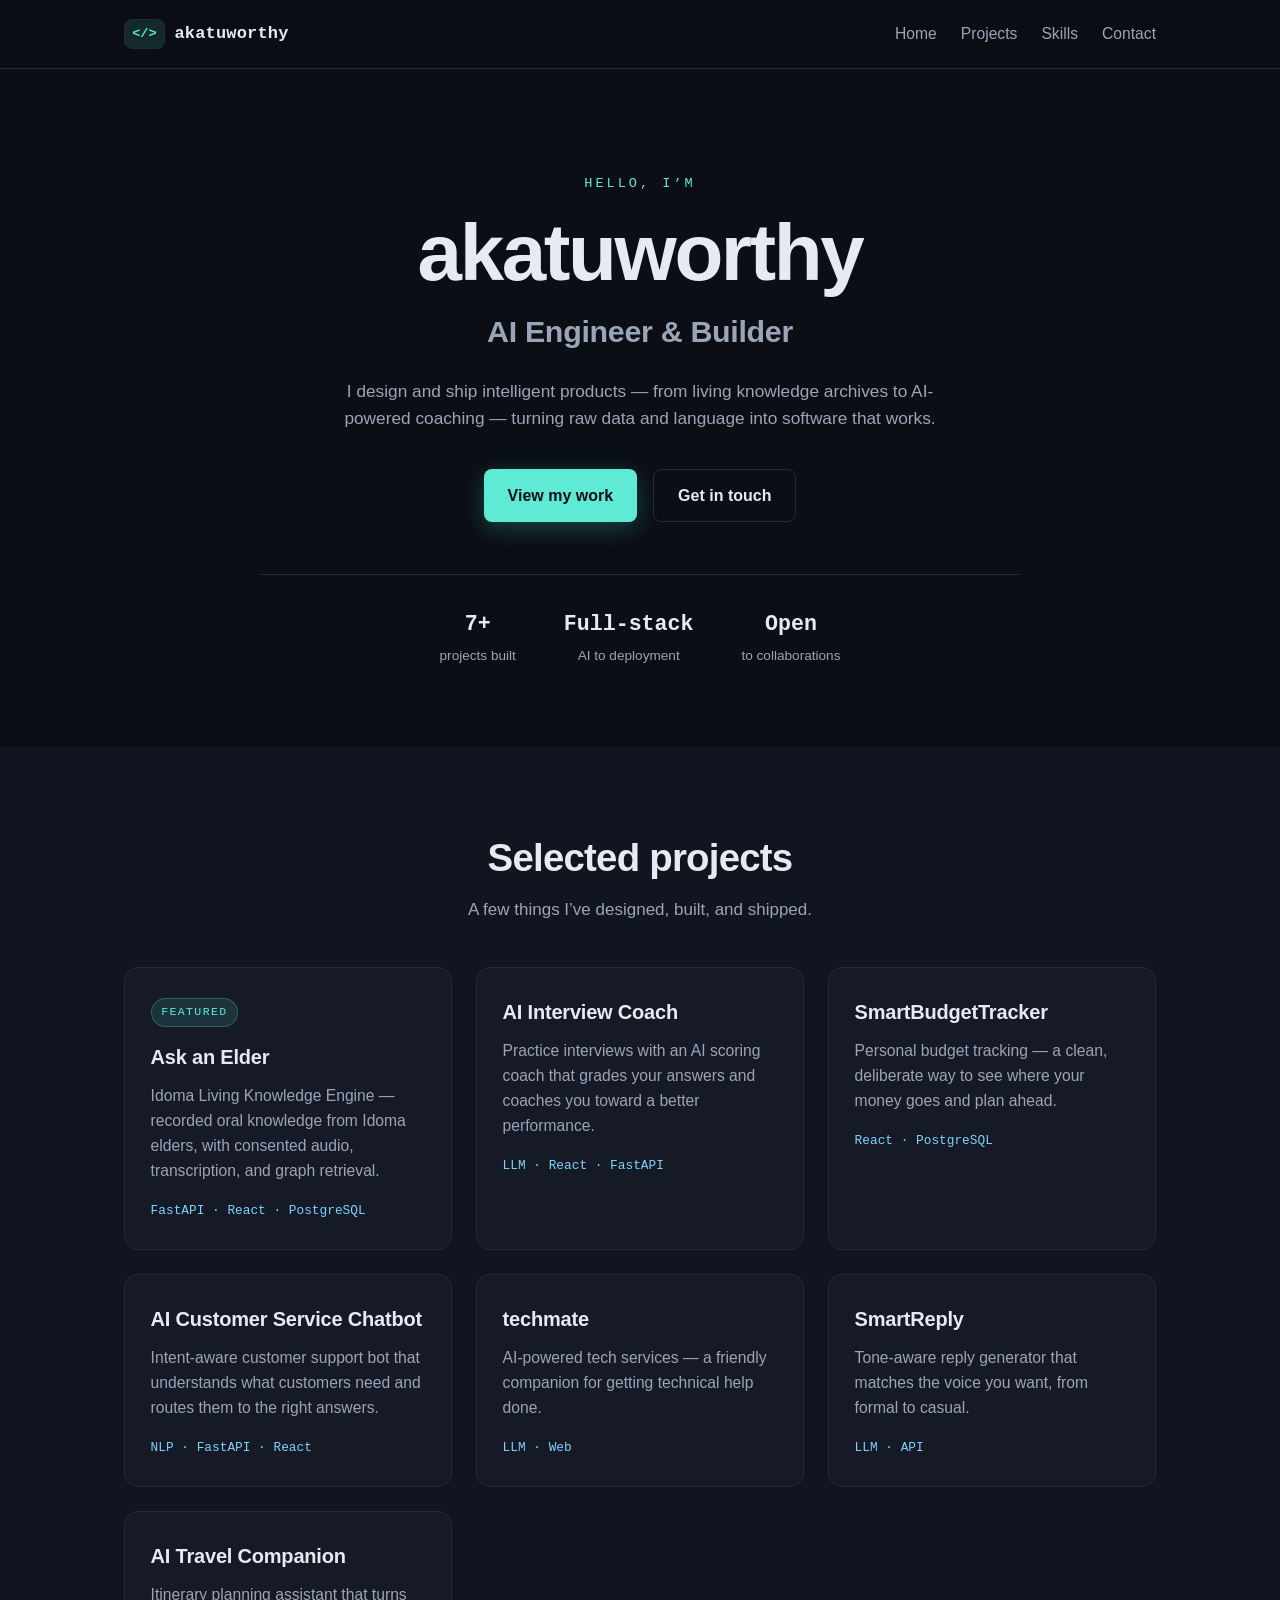
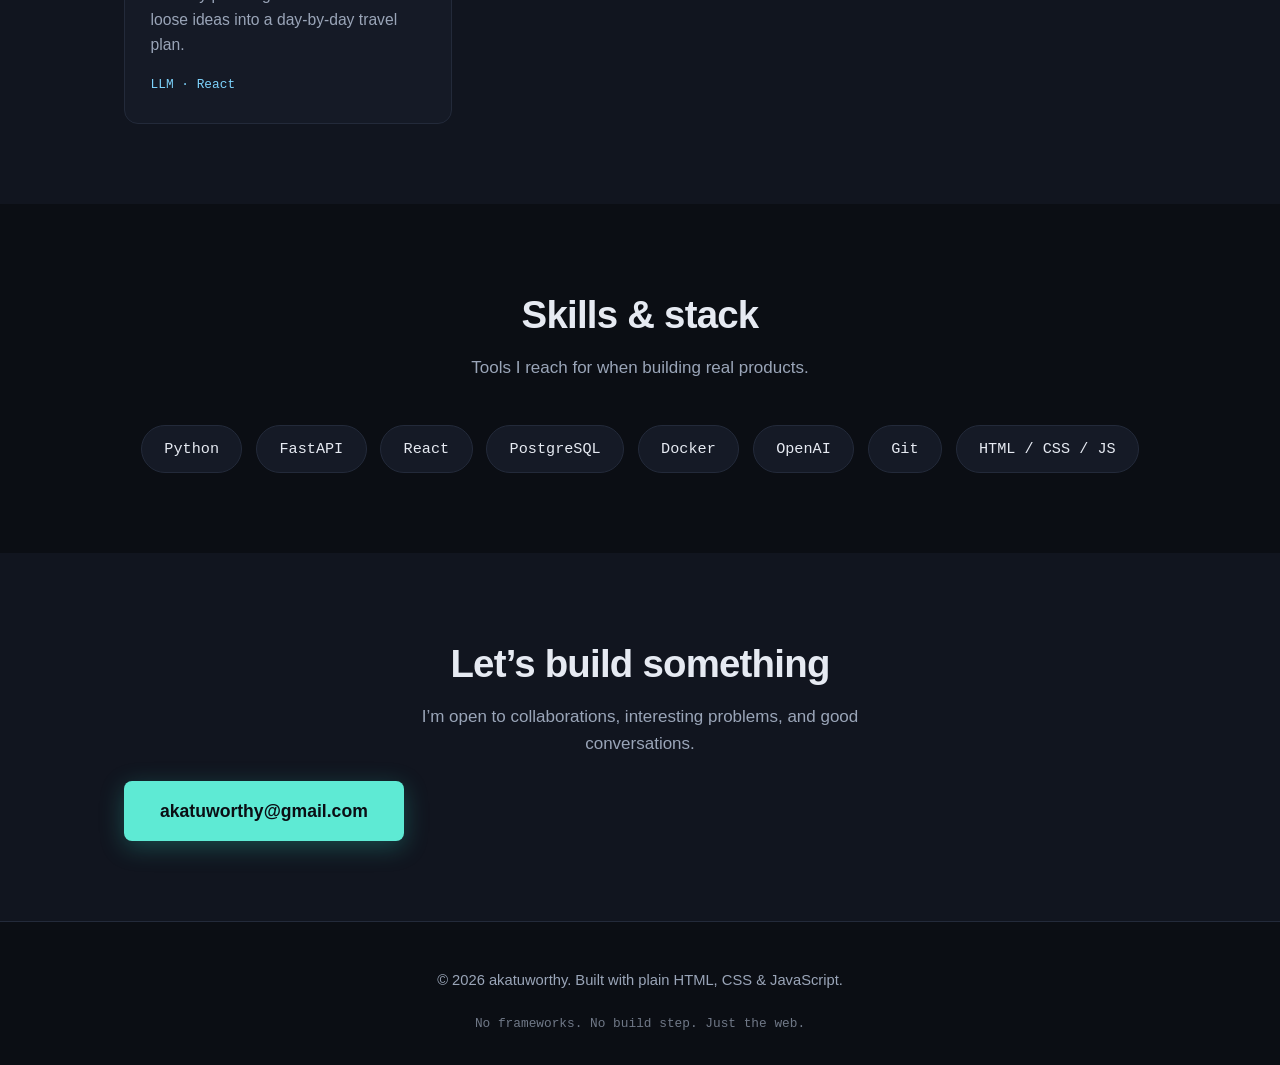
==== index.html @ 50a57f7e "Add personal portfolio site: hero, projects, skills, contact Pure HTML/CSS/JS one-page portfolio for" ====
<!DOCTYPE html>
<html lang="en">
<head>
  <meta charset="UTF-8" />
  <meta name="viewport" content="width=device-width, initial-scale=1.0" />
  <title>akatuworthy — AI Engineer &amp; Builder</title>
  <meta name="description" content="Personal portfolio of akatuworthy, an AI engineer building intelligent products with FastAPI, React, and PostgreSQL." />
  <link rel="stylesheet" href="styles.css" />
</head>
<body>
  <a class="skip-link" href="#projects">Skip to content</a>

  <!-- Header / Nav -->
  <header class="site-header">
    <nav class="nav container" aria-label="Primary">
      <a class="brand" href="#top">
        <span class="brand-mark" aria-hidden="true">&lt;/&gt;</span>
        <span class="brand-name">akatuworthy</span>
      </a>

      <button class="nav-toggle" id="navToggle" aria-label="Toggle menu" aria-expanded="false" aria-controls="navMenu">
        <span class="nav-toggle-bar"></span>
        <span class="nav-toggle-bar"></span>
        <span class="nav-toggle-bar"></span>
      </button>

      <ul class="nav-menu" id="navMenu">
        <li><a class="nav-link" href="#top">Home</a></li>
        <li><a class="nav-link" href="#projects">Projects</a></li>
        <li><a class="nav-link" href="#skills">Skills</a></li>
        <li><a class="nav-link" href="#contact">Contact</a></li>
      </ul>
    </nav>
  </header>

  <main id="top">
    <!-- Hero -->
    <section class="hero container">
      <p class="hero-eyebrow">Hello, I&rsquo;m</p>
      <h1 class="hero-name">akatuworthy</h1>
      <h2 class="hero-role">AI Engineer &amp; Builder</h2>
      <p class="hero-tagline">
        I design and ship intelligent products — from living knowledge archives to
        AI-powered coaching — turning raw data and language into software that works.
      </p>
      <div class="hero-actions">
        <a class="btn btn-primary" href="#projects">View my work</a>
        <a class="btn btn-ghost" href="#contact">Get in touch</a>
      </div>
      <ul class="hero-stats" aria-label="Highlights">
        <li><strong>7+</strong><span>projects built</span></li>
        <li><strong>Full-stack</strong><span>AI to deployment</span></li>
        <li><strong>Open</strong><span>to collaborations</span></li>
      </ul>
    </section>

    <!-- Projects -->
    <section class="section" id="projects">
      <div class="container">
        <header class="section-head reveal">
          <h2 class="section-title">Selected projects</h2>
          <p class="section-sub">A few things I&rsquo;ve designed, built, and shipped.</p>
        </header>

        <div class="projects-grid">
          <article class="card project-card reveal">
            <span class="project-tag">Featured</span>
            <h3 class="project-title">Ask an Elder</h3>
            <p class="project-desc">
              Idoma Living Knowledge Engine — recorded oral knowledge from Idoma elders,
              with consented audio, transcription, and graph retrieval.
            </p>
            <p class="project-stack">FastAPI &middot; React &middot; PostgreSQL</p>
          </article>

          <article class="card project-card reveal">
            <h3 class="project-title">AI Interview Coach</h3>
            <p class="project-desc">
              Practice interviews with an AI scoring coach that grades your answers and
              coaches you toward a better performance.
            </p>
            <p class="project-stack">LLM &middot; React &middot; FastAPI</p>
          </article>

          <article class="card project-card reveal">
            <h3 class="project-title">SmartBudgetTracker</h3>
            <p class="project-desc">
              Personal budget tracking — a clean, deliberate way to see where your money
              goes and plan ahead.
            </p>
            <p class="project-stack">React &middot; PostgreSQL</p>
          </article>

          <article class="card project-card reveal">
            <h3 class="project-title">AI Customer Service Chatbot</h3>
            <p class="project-desc">
              Intent-aware customer support bot that understands what customers need and
              routes them to the right answers.
            </p>
            <p class="project-stack">NLP &middot; FastAPI &middot; React</p>
          </article>

          <article class="card project-card reveal">
            <h3 class="project-title">techmate</h3>
            <p class="project-desc">
              AI-powered tech services — a friendly companion for getting technical help done.
            </p>
            <p class="project-stack">LLM &middot; Web</p>
          </article>

          <article class="card project-card reveal">
            <h3 class="project-title">SmartReply</h3>
            <p class="project-desc">
              Tone-aware reply generator that matches the voice you want, from formal to casual.
            </p>
            <p class="project-stack">LLM &middot; API</p>
          </article>

          <article class="card project-card reveal">
            <h3 class="project-title">AI Travel Companion</h3>
            <p class="project-desc">
              Itinerary planning assistant that turns loose ideas into a day-by-day travel plan.
            </p>
            <p class="project-stack">LLM &middot; React</p>
          </article>
        </div>
      </div>
    </section>

    <!-- Skills -->
    <section class="section" id="skills">
      <div class="container">
        <header class="section-head reveal">
          <h2 class="section-title">Skills &amp; stack</h2>
          <p class="section-sub">Tools I reach for when building real products.</p>
        </header>
        <ul class="skills-list reveal">
          <li class="skill-chip">Python</li>
          <li class="skill-chip">FastAPI</li>
          <li class="skill-chip">React</li>
          <li class="skill-chip">PostgreSQL</li>
          <li class="skill-chip">Docker</li>
          <li class="skill-chip">OpenAI</li>
          <li class="skill-chip">Git</li>
          <li class="skill-chip">HTML / CSS / JS</li>
        </ul>
      </div>
    </section>

    <!-- Contact -->
    <section class="section section-contact" id="contact">
      <div class="container">
        <header class="section-head reveal">
          <h2 class="section-title">Let&rsquo;s build something</h2>
          <p class="section-sub">
            I&rsquo;m open to collaborations, interesting problems, and good conversations.
          </p>
        </header>
        <a class="btn btn-primary btn-lg" href="mailto:akatuworthy@gmail.com">akatuworthy@gmail.com</a>
      </div>
    </section>
  </main>

  <footer class="site-footer">
    <div class="container footer-inner">
      <p>&copy; <span id="year">2026</span> akatuworthy. Built with plain HTML, CSS &amp; JavaScript.</p>
      <p class="footer-foot">No frameworks. No build step. Just the web.</p>
    </div>
  </footer>

  <script src="script.js"></script>
</body>
</html>
---- styles.css ----
/* ============================================================
   akatuworthy — portfolio
   Dark, modern tech aesthetic. Pure CSS custom properties.
   ============================================================ */

:root {
  /* Palette */
  --bg: #0b0e14;
  --bg-soft: #11151f;
  --bg-card: #151a26;
  --border: #232a3a;
  --text: #e6eaf2;
  --text-muted: #9aa5b8;
  --accent: #5eead4;        /* teal */
  --accent-strong: #2dd4bf;
  --accent-soft: rgba(94, 234, 212, 0.12);
  --mono: #7dd3fc;          /* mono blue for code accents */

  /* Type */
  --font-sans: -apple-system, BlinkMacSystemFont, "Segoe UI", Roboto,
    Helvetica, Arial, sans-serif;
  --font-mono: ui-monospace, "SF Mono", "Cascadia Code", "JetBrains Mono",
    Menlo, Consolas, monospace;

  /* Layout */
  --container: 1080px;
  --radius: 14px;
  --radius-sm: 8px;

  /* Motion */
  --ease: cubic-bezier(0.22, 1, 0.36, 1);
  --dur: 0.28s;
}

* {
  box-sizing: border-box;
}

html {
  scroll-behavior: smooth;
}

body {
  margin: 0;
  background: var(--bg);
  color: var(--text);
  font-family: var(--font-sans);
  font-size: 17px;
  line-height: 1.6;
  -webkit-font-smoothing: antialiased;
  text-rendering: optimizeLegibility;
}

a {
  color: var(--accent);
  text-decoration: none;
}

.container {
  width: 100%;
  max-width: var(--container);
  margin: 0 auto;
  padding: 0 1.5rem;
}

/* ---------- Skip link ---------- */
.skip-link {
  position: absolute;
  left: -999px;
  top: 0;
  background: var(--accent);
  color: var(--bg);
  padding: 0.6rem 1rem;
  border-radius: 0 0 var(--radius-sm) 0;
  z-index: 200;
  font-weight: 600;
}
.skip-link:focus {
  left: 0;
}

/* ---------- Header / nav ---------- */
.site-header {
  position: sticky;
  top: 0;
  z-index: 100;
  background: rgba(11, 14, 20, 0.82);
  backdrop-filter: saturate(140%) blur(12px);
  border-bottom: 1px solid var(--border);
}

.nav {
  display: flex;
  align-items: center;
  justify-content: space-between;
  height: 68px;
}

.brand {
  display: inline-flex;
  align-items: center;
  gap: 0.6rem;
  font-family: var(--font-mono);
  font-weight: 700;
  color: var(--text);
}

.brand-mark {
  color: var(--accent);
  background: var(--accent-soft);
  border: 1px solid var(--border);
  padding: 0.2rem 0.45rem;
  border-radius: var(--radius-sm);
  font-size: 0.85rem;
}

.brand-name {
  letter-spacing: 0.01em;
}

.nav-menu {
  display: flex;
  align-items: center;
  gap: 1.5rem;
  margin: 0;
  padding: 0;
  list-style: none;
}

.nav-link {
  color: var(--text-muted);
  font-size: 0.98rem;
  font-weight: 500;
  position: relative;
  transition: color var(--dur) var(--ease);
}
.nav-link::after {
  content: "";
  position: absolute;
  left: 0;
  bottom: -6px;
  width: 100%;
  height: 2px;
  background: var(--accent);
  transform: scaleX(0);
  transform-origin: left;
  transition: transform var(--dur) var(--ease);
}
.nav-link:hover,
.nav-link:focus-visible {
  color: var(--text);
}
.nav-link:hover::after,
.nav-link:focus-visible::after {
  transform: scaleX(1);
}

/* Hamburger (hidden on desktop) */
.nav-toggle {
  display: none;
  flex-direction: column;
  justify-content: center;
  gap: 5px;
  width: 44px;
  height: 44px;
  padding: 10px;
  background: none;
  border: 1px solid var(--border);
  border-radius: var(--radius-sm);
  cursor: pointer;
}
.nav-toggle-bar {
  display: block;
  width: 100%;
  height: 2px;
  background: var(--text);
  border-radius: 2px;
  transition: transform var(--dur) var(--ease), opacity var(--dur) var(--ease);
}

/* ---------- Hero ---------- */
.hero {
  padding: 6.5rem 1.5rem 5rem;
  text-align: center;
  position: relative;
}

.hero-eyebrow {
  font-family: var(--font-mono);
  color: var(--accent);
  text-transform: uppercase;
  letter-spacing: 0.22em;
  font-size: 0.85rem;
  margin: 0 0 1rem;
}

.hero-name {
  margin: 0;
  font-size: clamp(2.6rem, 8vw, 5rem);
  font-weight: 800;
  letter-spacing: -0.03em;
  line-height: 1.05;
}

.hero-role {
  margin: 0.75rem 0 0;
  font-size: clamp(1.25rem, 4vw, 1.9rem);
  font-weight: 600;
  color: var(--text-muted);
  letter-spacing: -0.01em;
}

.hero-tagline {
  max-width: 640px;
  margin: 1.4rem auto 0;
  color: var(--text-muted);
  font-size: 1.08rem;
}

.hero-actions {
  display: flex;
  justify-content: center;
  gap: 1rem;
  flex-wrap: wrap;
  margin-top: 2.25rem;
}

.hero-stats {
  display: flex;
  justify-content: center;
  gap: 3rem;
  flex-wrap: wrap;
  list-style: none;
  margin: 3.25rem auto 0;
  padding: 0;
  max-width: 760px;
  border-top: 1px solid var(--border);
  padding-top: 2rem;
}
.hero-stats li {
  display: flex;
  flex-direction: column;
  align-items: center;
  gap: 0.2rem;
}
.hero-stats strong {
  font-size: 1.35rem;
  color: var(--text);
  font-family: var(--font-mono);
}
.hero-stats span {
  color: var(--text-muted);
  font-size: 0.85rem;
}

/* ---------- Buttons ---------- */
.btn {
  display: inline-flex;
  align-items: center;
  justify-content: center;
  padding: 0.8rem 1.5rem;
  border-radius: var(--radius-sm);
  font-weight: 600;
  font-size: 1rem;
  transition: transform var(--dur) var(--ease),
    box-shadow var(--dur) var(--ease), background var(--dur) var(--ease),
    border-color var(--dur) var(--ease);
}
.btn-primary {
  background: var(--accent);
  color: var(--bg);
  box-shadow: 0 6px 24px rgba(46, 211, 190, 0.28);
}
.btn-primary:hover {
  transform: translateY(-2px);
  box-shadow: 0 10px 32px rgba(46, 211, 190, 0.38);
}
.btn-ghost {
  border: 1px solid var(--border);
  color: var(--text);
}
.btn-ghost:hover {
  border-color: var(--accent);
  color: var(--accent);
  transform: translateY(-2px);
}
.btn-lg {
  padding: 1rem 2.25rem;
  font-size: 1.1rem;
}

/* ---------- Sections ---------- */
.section {
  padding: 5rem 0;
}
.section:nth-child(even) {
  background: var(--bg-soft);
}

.section-head {
  margin-bottom: 2.75rem;
  text-align: center;
}

.section-title {
  margin: 0;
  font-size: clamp(1.7rem, 4.5vw, 2.4rem);
  letter-spacing: -0.02em;
}

.section-sub {
  color: var(--text-muted);
  margin: 0.5rem auto 0;
  max-width: 520px;
}

/* ---------- Project cards ---------- */
.projects-grid {
  display: grid;
  grid-template-columns: repeat(auto-fill, minmax(300px, 1fr));
  gap: 1.5rem;
}

.card {
  background: var(--bg-card);
  border: 1px solid var(--border);
  border-radius: var(--radius);
  padding: 1.75rem 1.6rem;
  transition: transform var(--dur) var(--ease),
    border-color var(--dur) var(--ease), box-shadow var(--dur) var(--ease);
}

.project-card:hover {
  transform: translateY(-6px);
  border-color: var(--accent-strong);
  box-shadow: 0 18px 44px rgba(0, 0, 0, 0.45);
}

.project-tag {
  display: inline-block;
  font-family: var(--font-mono);
  font-size: 0.72rem;
  letter-spacing: 0.12em;
  text-transform: uppercase;
  color: var(--accent);
  background: var(--accent-soft);
  border: 1px solid rgba(94, 234, 212, 0.25);
  padding: 0.25rem 0.6rem;
  border-radius: 999px;
  margin-bottom: 0.9rem;
}

.project-title {
  margin: 0 0 0.6rem;
  font-size: 1.25rem;
  letter-spacing: -0.01em;
}

.project-desc {
  margin: 0;
  color: var(--text-muted);
  font-size: 0.98rem;
}

.project-stack {
  margin: 1.1rem 0 0;
  font-family: var(--font-mono);
  font-size: 0.8rem;
  color: var(--mono);
}

/* ---------- Skills ---------- */
.skills-list {
  display: flex;
  flex-wrap: wrap;
  justify-content: center;
  gap: 0.85rem;
  margin: 0;
  padding: 0;
  list-style: none;
}

.skill-chip {
  background: var(--bg-card);
  border: 1px solid var(--border);
  border-radius: 999px;
  padding: 0.7rem 1.4rem;
  font-family: var(--font-mono);
  font-size: 0.95rem;
  color: var(--text);
  transition: border-color var(--dur) var(--ease),
    transform var(--dur) var(--ease), color var(--dur) var(--ease);
}
.skill-chip:hover {
  border-color: var(--accent);
  color: var(--accent);
  transform: translateY(-3px);
}

/* ---------- Contact ---------- */
.section-contact .section-head {
  margin-bottom: 1.5rem;
}
.section-contact .btn {
  margin: 0 auto;
}

/* ---------- Footer ---------- */
.site-footer {
  border-top: 1px solid var(--border);
  padding: 2rem 0;
}
.footer-inner {
  display: flex;
  flex-direction: column;
  align-items: center;
  gap: 0.4rem;
  text-align: center;
  color: var(--text-muted);
  font-size: 0.92rem;
}
.footer-foot {
  font-family: var(--font-mono);
  font-size: 0.8rem;
  color: var(--text-muted);
  opacity: 0.7;
  margin: 0;
}

/* ---------- Reveal-on-scroll (progressive enhancement) ---------- */
.reveal {
  opacity: 0;
  transform: translateY(22px);
  transition: opacity 0.7s var(--ease), transform 0.7s var(--ease);
}
.reveal.is-visible {
  opacity: 1;
  transform: none;
}

/* ============================================================
   Responsive
   ============================================================ */
@media (max-width: 720px) {
  body {
    font-size: 16px;
  }

  .nav-toggle {
    display: flex;
  }

  .nav-menu {
    position: absolute;
    top: 68px;
    left: 0;
    right: 0;
    flex-direction: column;
    align-items: stretch;
    gap: 0;
    background: var(--bg-soft);
    border-bottom: 1px solid var(--border);
    padding: 0.5rem 1.5rem 1rem;
    transform: translateY(-12px);
    opacity: 0;
    pointer-events: none;
    transition: transform var(--dur) var(--ease), opacity var(--dur) var(--ease);
  }
  .nav-menu.is-open {
    transform: none;
    opacity: 1;
    pointer-events: auto;
  }
  .nav-menu li a {
    display: block;
    padding: 0.9rem 0;
    border-bottom: 1px solid var(--border);
  }
  .nav-menu li:last-child a {
    border-bottom: none;
  }

  .nav-toggle.is-active .nav-toggle-bar:nth-child(1) {
    transform: translateY(7px) rotate(45deg);
  }
  .nav-toggle.is-active .nav-toggle-bar:nth-child(2) {
    opacity: 0;
  }
  .nav-toggle.is-active .nav-toggle-bar:nth-child(3) {
    transform: translateY(-7px) rotate(-45deg);
  }

  .hero {
    padding: 4.5rem 1.5rem 3.5rem;
  }
  .hero-stats {
    gap: 2rem;
  }
  .section {
    padding: 3.75rem 0;
  }
}

@media (prefers-reduced-motion: reduce) {
  html {
    scroll-behavior: auto;
  }
  .reveal {
    opacity: 1;
    transform: none;
    transition: none;
  }
  * {
    transition-duration: 0.001ms !important;
  }
}
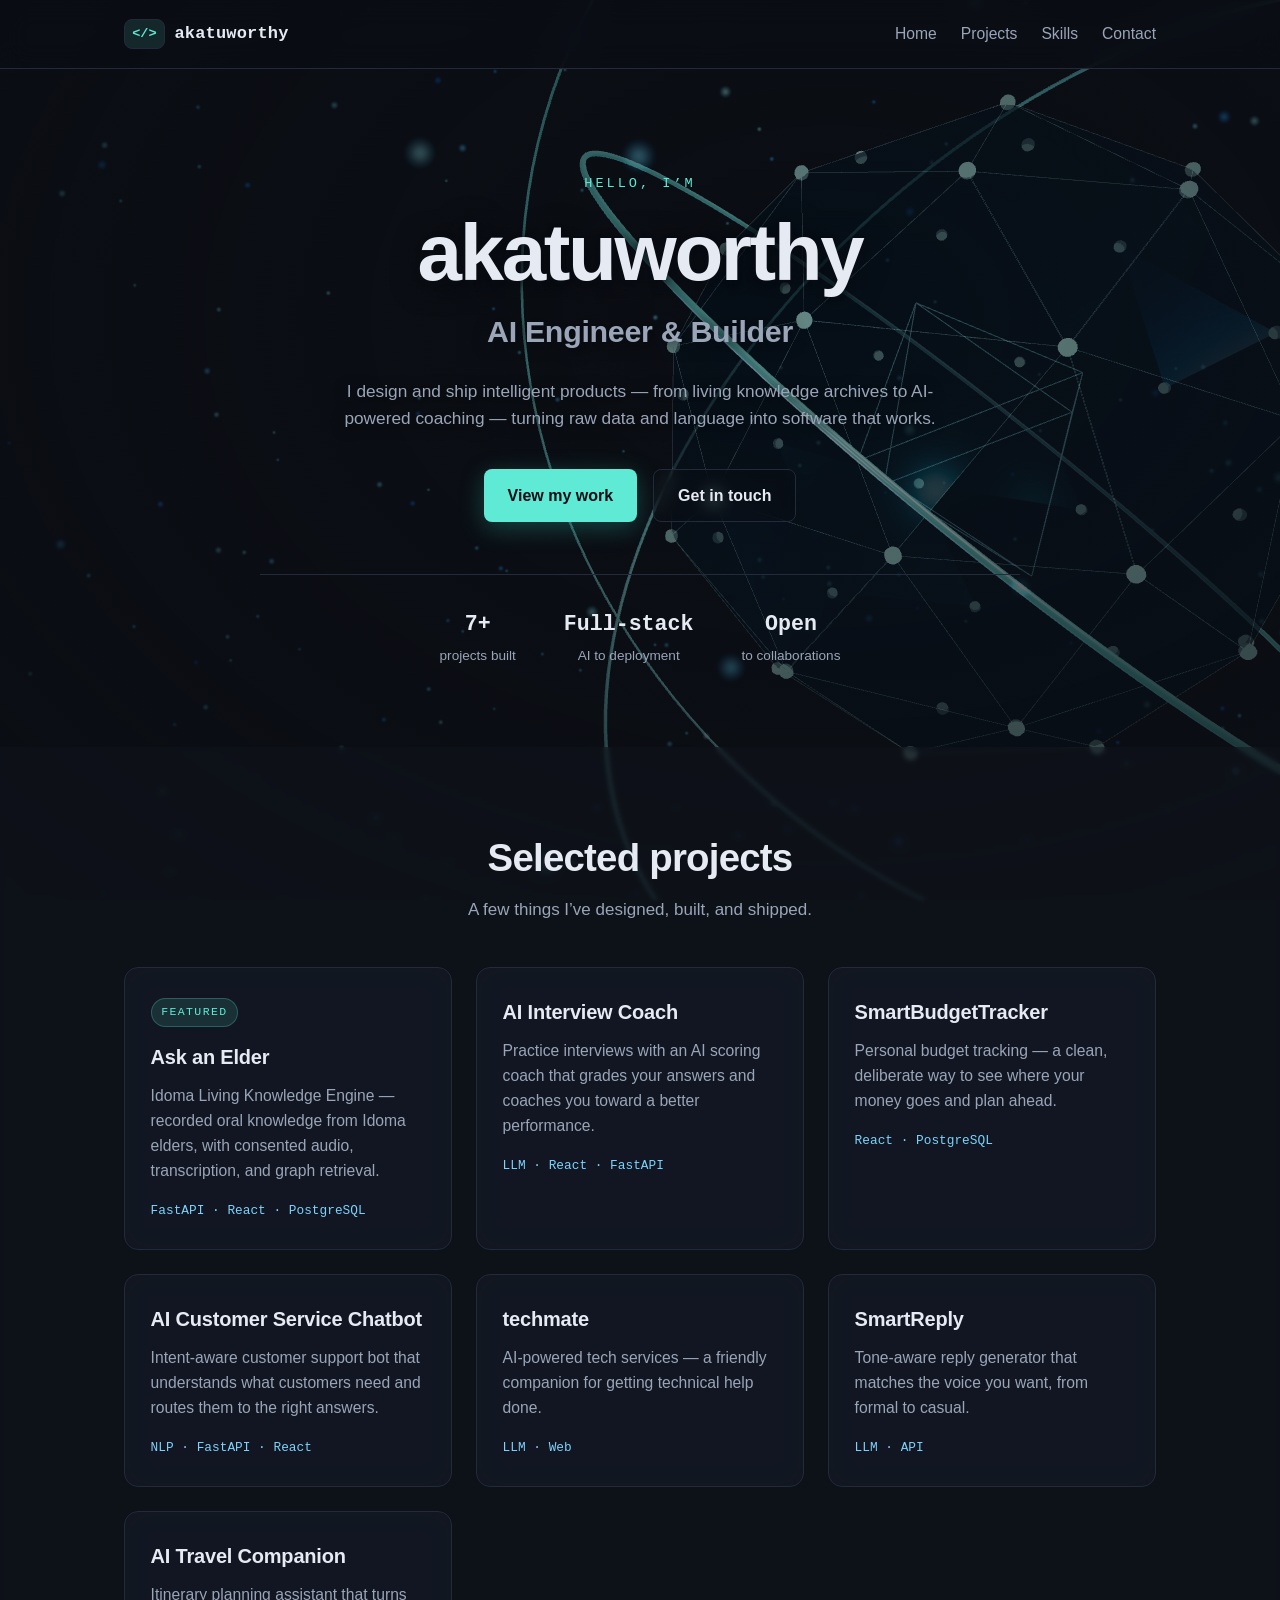
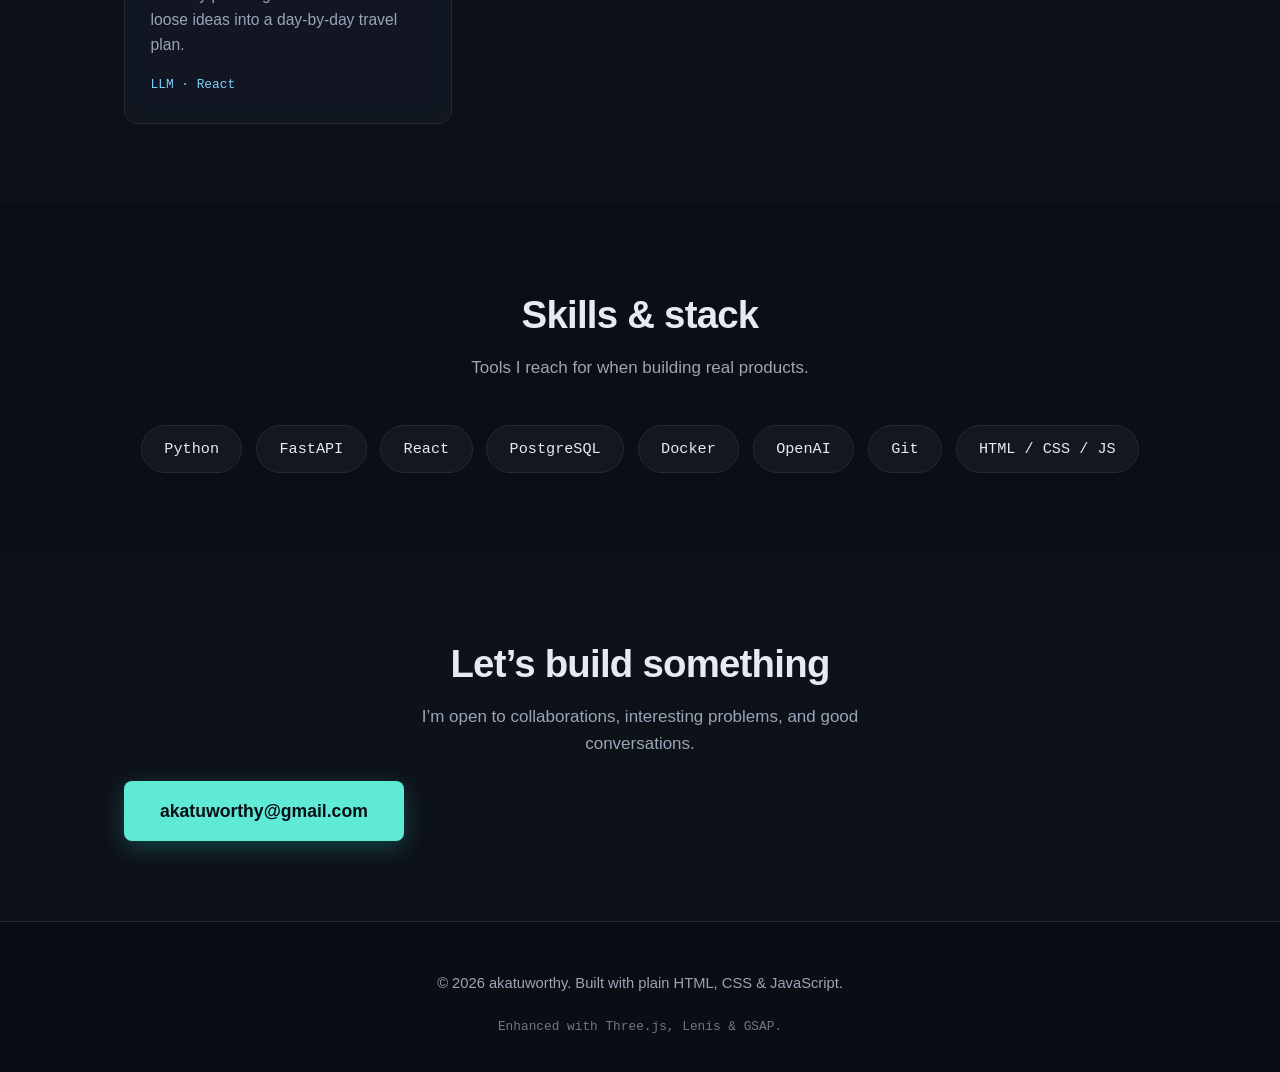
==== commit a5c3f8b1: "." ====
--- a/index.html
+++ b/index.html
@@ -8,6 +8,15 @@
   <link rel="stylesheet" href="styles.css" />
 </head>
 <body>
+  <!-- 3D Three.js WebGL Scene Container & Contrast Vignette Layer -->
+  <div id="canvas-container" class="canvas-container" aria-hidden="true"></div>
+  <div class="canvas-overlay" aria-hidden="true"></div>
+
+  <!-- Accessible Fallback for WebGL-disabled or reduced environments -->
+  <div id="webgl-fallback" class="webgl-fallback sr-only" role="status">
+    Interactive 3D visuals running in static fallback mode.
+  </div>
+
   <a class="skip-link" href="#projects">Skip to content</a>
 
   <!-- Header / Nav -->
@@ -164,10 +173,16 @@
   <footer class="site-footer">
     <div class="container footer-inner">
       <p>&copy; <span id="year">2026</span> akatuworthy. Built with plain HTML, CSS &amp; JavaScript.</p>
-      <p class="footer-foot">No frameworks. No build step. Just the web.</p>
+      <p class="footer-foot">Enhanced with Three.js, Lenis &amp; GSAP.</p>
     </div>
   </footer>
 
+  <!-- WebGL, Motion & Interaction Scripts -->
+  <script src="vendor/three.min.js"></script>
+  <script src="vendor/lenis.min.js"></script>
+  <script src="vendor/gsap.min.js"></script>
+  <script src="vendor/ScrollTrigger.min.js"></script>
+  <script src="three-scene.js"></script>
   <script src="script.js"></script>
 </body>
 </html>
--- a/styles.css
+++ b/styles.css
@@ -1,6 +1,8 @@
 /* ============================================================
    akatuworthy — portfolio
    Dark, modern tech aesthetic. Pure CSS custom properties.
+   Enhanced with Three.js 3D WebGL background, glassmorphic HUD
+   cards, and Lenis smooth scrolling integration.
    ============================================================ */
 
 :root {
@@ -9,6 +11,7 @@
   --bg-soft: #11151f;
   --bg-card: #151a26;
   --border: #232a3a;
+  --border-light: rgba(94, 234, 212, 0.22);
   --text: #e6eaf2;
   --text-muted: #9aa5b8;
   --accent: #5eead4;        /* teal */
@@ -37,18 +40,110 @@
 }
 
 html {
-  scroll-behavior: smooth;
+  background-color: var(--bg);
+}
+
+@media (prefers-reduced-motion: no-preference) {
+  html:not(.lenis) {
+    scroll-behavior: smooth;
+  }
 }
 
 body {
   margin: 0;
-  background: var(--bg);
+  background-color: var(--bg);
   color: var(--text);
   font-family: var(--font-sans);
   font-size: 17px;
   line-height: 1.6;
   -webkit-font-smoothing: antialiased;
   text-rendering: optimizeLegibility;
+  position: relative;
+  min-height: 100vh;
+  overflow-x: hidden;
+}
+
+/* ---------- 3D Canvas & WebGL Stage ---------- */
+.canvas-container {
+  position: fixed;
+  top: 0;
+  left: 0;
+  width: 100vw;
+  height: 100vh;
+  z-index: 0;
+  pointer-events: none;
+  overflow: hidden;
+}
+
+.canvas-container canvas {
+  display: block;
+  width: 100% !important;
+  height: 100% !important;
+}
+
+/* Radial Vignette: Guarantees high text contrast over 3D visuals */
+.canvas-overlay {
+  position: fixed;
+  top: 0;
+  left: 0;
+  width: 100vw;
+  height: 100vh;
+  z-index: 1;
+  pointer-events: none;
+  background: radial-gradient(
+    ellipse at 65% 35%,
+    rgba(11, 14, 20, 0.42) 0%,
+    rgba(11, 14, 20, 0.78) 65%,
+    var(--bg) 100%
+  );
+}
+
+/* Accessible WebGL Fallback notification */
+.sr-only {
+  position: absolute;
+  width: 1px;
+  height: 1px;
+  padding: 0;
+  margin: -1px;
+  overflow: hidden;
+  clip: rect(0, 0, 0, 0);
+  white-space: nowrap;
+  border-width: 0;
+}
+
+.webgl-fallback {
+  display: none;
+}
+
+.no-webgl .webgl-fallback {
+  display: block;
+}
+
+.no-webgl .canvas-overlay,
+.no-webgl .canvas-container {
+  display: none;
+}
+
+/* Lenis smooth scrolling integration */
+html.lenis,
+html.lenis body {
+  height: auto;
+}
+
+.lenis.lenis-smooth {
+  scroll-behavior: auto !important;
+}
+
+.lenis.lenis-smooth [data-lenis-prevent] {
+  overscroll-behavior: contain;
+}
+
+.lenis.lenis-stopped {
+  overflow: hidden;
+}
+
+.lenis.lenis-scrolling iframe {
+  pointer-events: none;
 }
 
 a {
@@ -61,6 +156,13 @@
   max-width: var(--container);
   margin: 0 auto;
   padding: 0 1.5rem;
+}
+
+/* Content layer stacking */
+main,
+.site-footer {
+  position: relative;
+  z-index: 10;
 }
 
 /* ---------- Skip link ---------- */
@@ -84,8 +186,9 @@
   position: sticky;
   top: 0;
   z-index: 100;
-  background: rgba(11, 14, 20, 0.82);
-  backdrop-filter: saturate(140%) blur(12px);
+  background: rgba(11, 14, 20, 0.85);
+  backdrop-filter: saturate(140%) blur(14px);
+  -webkit-backdrop-filter: saturate(140%) blur(14px);
   border-bottom: 1px solid var(--border);
 }
 
@@ -200,6 +303,7 @@
   font-weight: 800;
   letter-spacing: -0.03em;
   line-height: 1.05;
+  text-shadow: 0 4px 28px rgba(11, 14, 20, 0.95), 0 2px 10px rgba(11, 14, 20, 0.85);
 }
 
 .hero-role {
@@ -208,6 +312,7 @@
   font-weight: 600;
   color: var(--text-muted);
   letter-spacing: -0.01em;
+  text-shadow: 0 2px 16px rgba(11, 14, 20, 0.9);
 }
 
 .hero-tagline {
@@ -215,6 +320,7 @@
   margin: 1.4rem auto 0;
   color: var(--text-muted);
   font-size: 1.08rem;
+  text-shadow: 0 2px 14px rgba(11, 14, 20, 0.9);
 }
 
 .hero-actions {
@@ -278,6 +384,9 @@
 .btn-ghost {
   border: 1px solid var(--border);
   color: var(--text);
+  background: rgba(11, 14, 20, 0.4);
+  backdrop-filter: blur(8px);
+  -webkit-backdrop-filter: blur(8px);
 }
 .btn-ghost:hover {
   border-color: var(--accent);
@@ -292,9 +401,12 @@
 /* ---------- Sections ---------- */
 .section {
   padding: 5rem 0;
+  position: relative;
 }
 .section:nth-child(even) {
-  background: var(--bg-soft);
+  background: rgba(17, 21, 31, 0.48);
+  backdrop-filter: blur(2px);
+  -webkit-backdrop-filter: blur(2px);
 }
 
 .section-head {
@@ -314,7 +426,7 @@
   max-width: 520px;
 }
 
-/* ---------- Project cards ---------- */
+/* ---------- Project cards (Glassmorphic HUD aesthetic) ---------- */
 .projects-grid {
   display: grid;
   grid-template-columns: repeat(auto-fill, minmax(300px, 1fr));
@@ -322,7 +434,9 @@
 }
 
 .card {
-  background: var(--bg-card);
+  background: rgba(21, 26, 38, 0.76);
+  backdrop-filter: blur(14px) saturate(140%);
+  -webkit-backdrop-filter: blur(14px) saturate(140%);
   border: 1px solid var(--border);
   border-radius: var(--radius);
   padding: 1.75rem 1.6rem;
@@ -333,7 +447,7 @@
 .project-card:hover {
   transform: translateY(-6px);
   border-color: var(--accent-strong);
-  box-shadow: 0 18px 44px rgba(0, 0, 0, 0.45);
+  box-shadow: 0 18px 44px rgba(0, 0, 0, 0.55), 0 0 24px rgba(94, 234, 212, 0.15);
 }
 
 .project-tag {
@@ -381,7 +495,9 @@
 }
 
 .skill-chip {
-  background: var(--bg-card);
+  background: rgba(21, 26, 38, 0.82);
+  backdrop-filter: blur(10px);
+  -webkit-backdrop-filter: blur(10px);
   border: 1px solid var(--border);
   border-radius: 999px;
   padding: 0.7rem 1.4rem;
@@ -389,12 +505,14 @@
   font-size: 0.95rem;
   color: var(--text);
   transition: border-color var(--dur) var(--ease),
-    transform var(--dur) var(--ease), color var(--dur) var(--ease);
+    transform var(--dur) var(--ease), color var(--dur) var(--ease),
+    box-shadow var(--dur) var(--ease);
 }
 .skill-chip:hover {
   border-color: var(--accent);
   color: var(--accent);
   transform: translateY(-3px);
+  box-shadow: 0 8px 24px rgba(94, 234, 212, 0.2);
 }
 
 /* ---------- Contact ---------- */
@@ -408,7 +526,10 @@
 /* ---------- Footer ---------- */
 .site-footer {
   border-top: 1px solid var(--border);
-  padding: 2rem 0;
+  padding: 2.2rem 0;
+  background: rgba(11, 14, 20, 0.7);
+  backdrop-filter: blur(8px);
+  -webkit-backdrop-filter: blur(8px);
 }
 .footer-inner {
   display: flex;
@@ -458,7 +579,9 @@
     flex-direction: column;
     align-items: stretch;
     gap: 0;
-    background: var(--bg-soft);
+    background: rgba(17, 21, 31, 0.96);
+    backdrop-filter: blur(16px);
+    -webkit-backdrop-filter: blur(16px);
     border-bottom: 1px solid var(--border);
     padding: 0.5rem 1.5rem 1rem;
     transform: translateY(-12px);
@@ -503,14 +626,18 @@
 
 @media (prefers-reduced-motion: reduce) {
   html {
-    scroll-behavior: auto;
+    scroll-behavior: auto !important;
+  }
+  .canvas-container {
+    opacity: 0.65;
   }
   .reveal {
-    opacity: 1;
-    transform: none;
-    transition: none;
+    opacity: 1 !important;
+    transform: none !important;
+    transition: none !important;
   }
   * {
     transition-duration: 0.001ms !important;
-  }
-}
+    animation-duration: 0.001ms !important;
+  }
+}
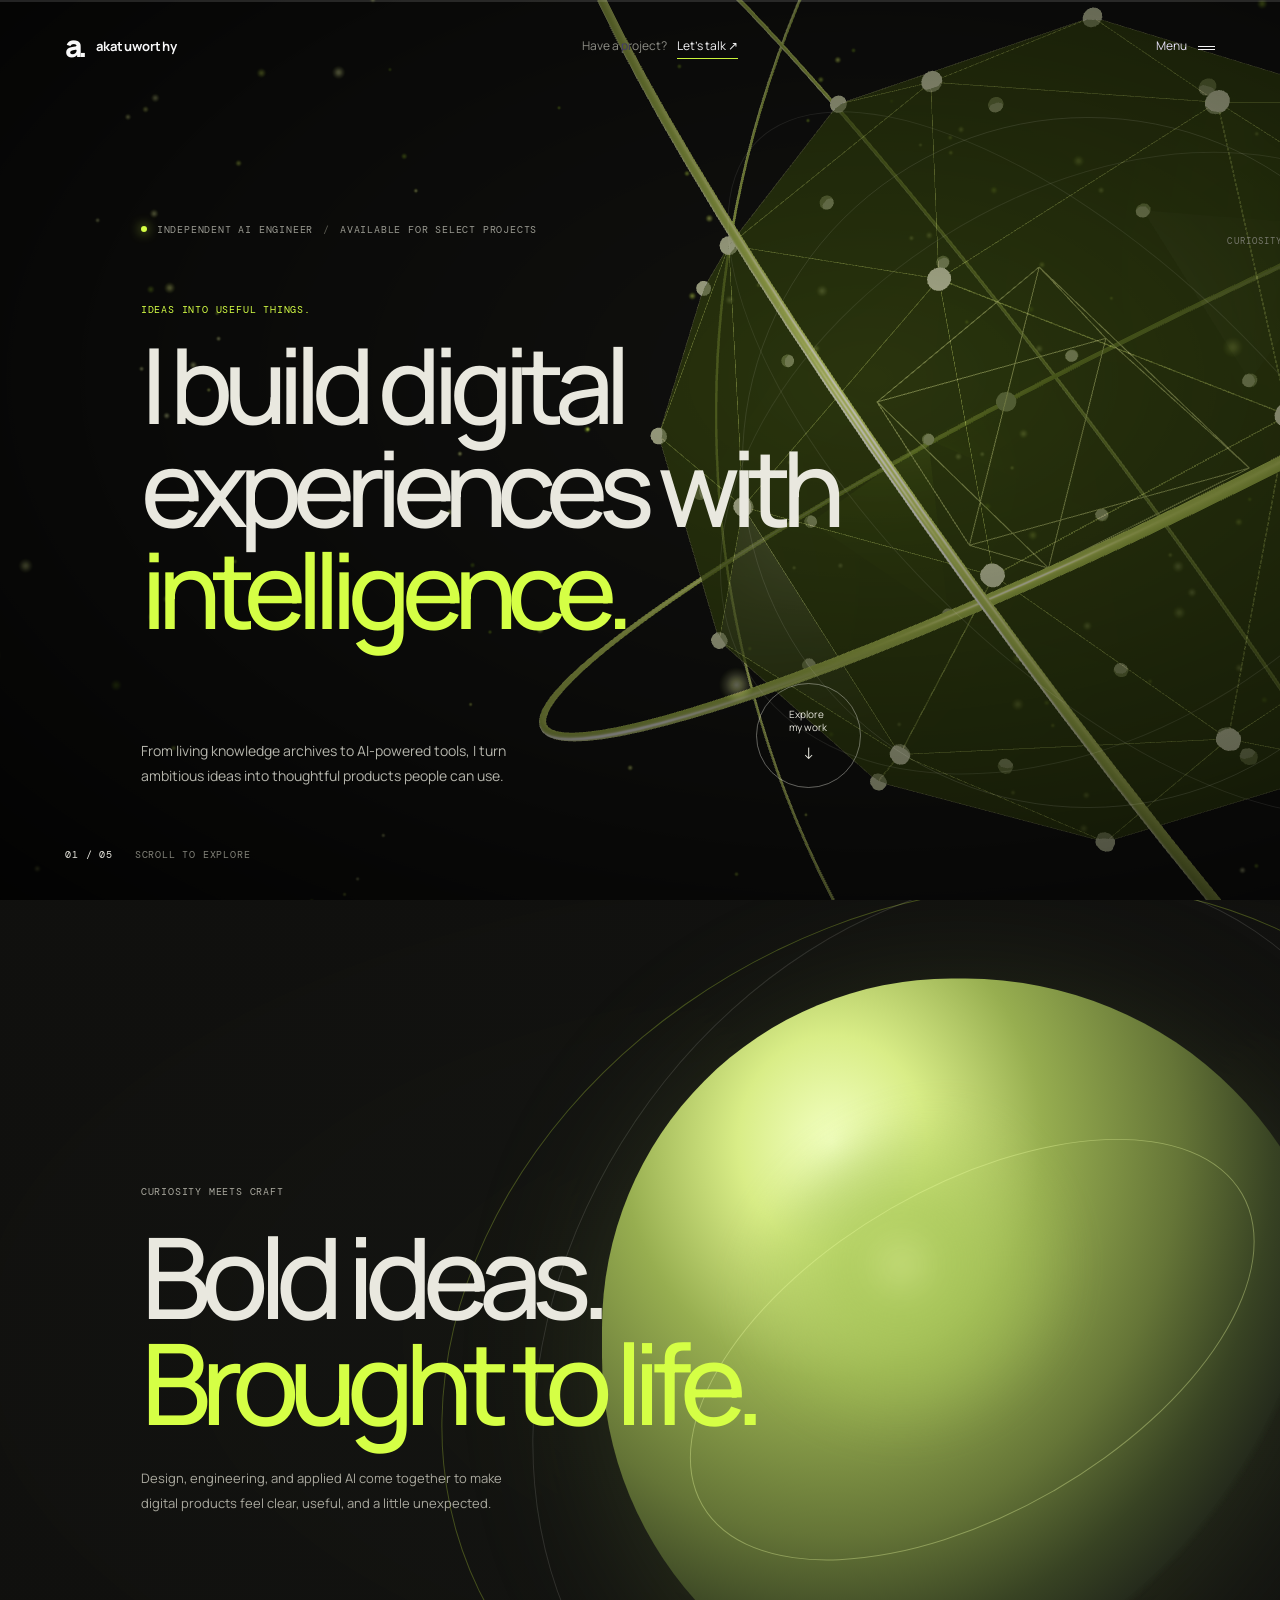
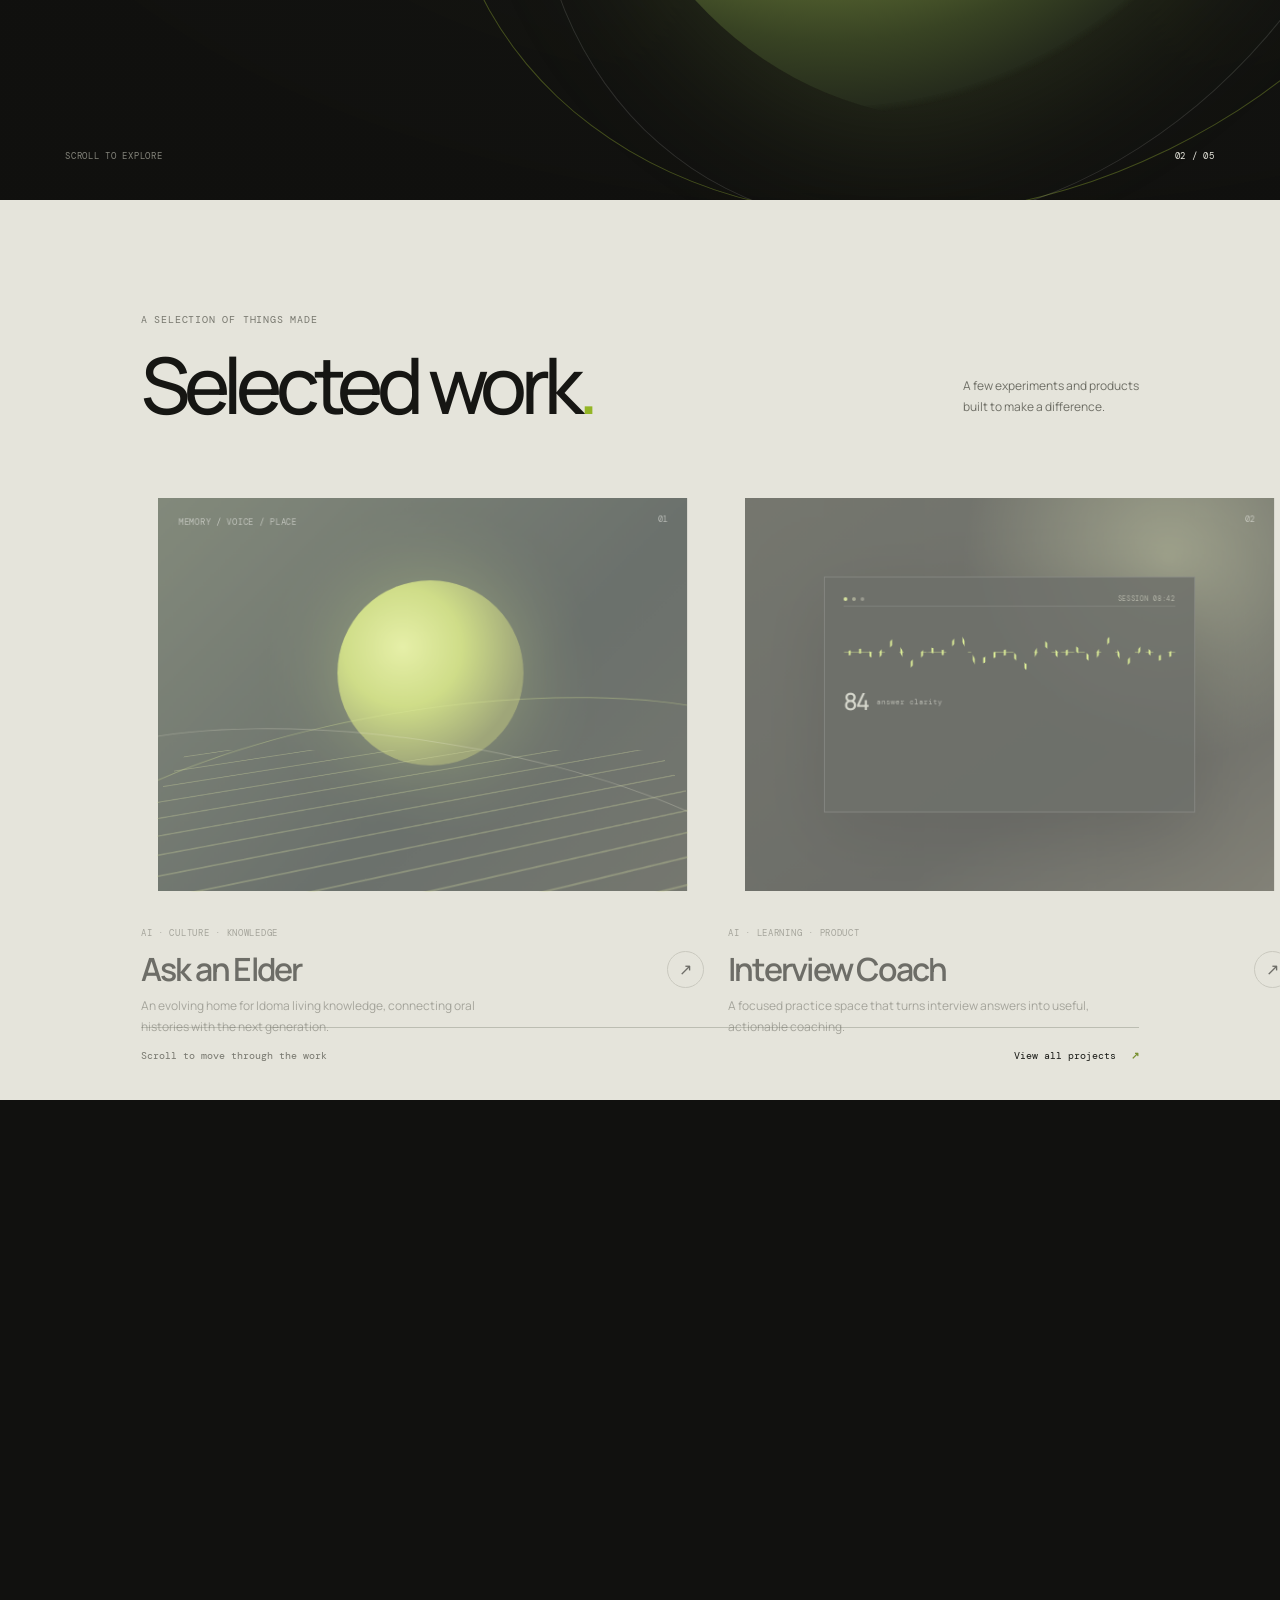
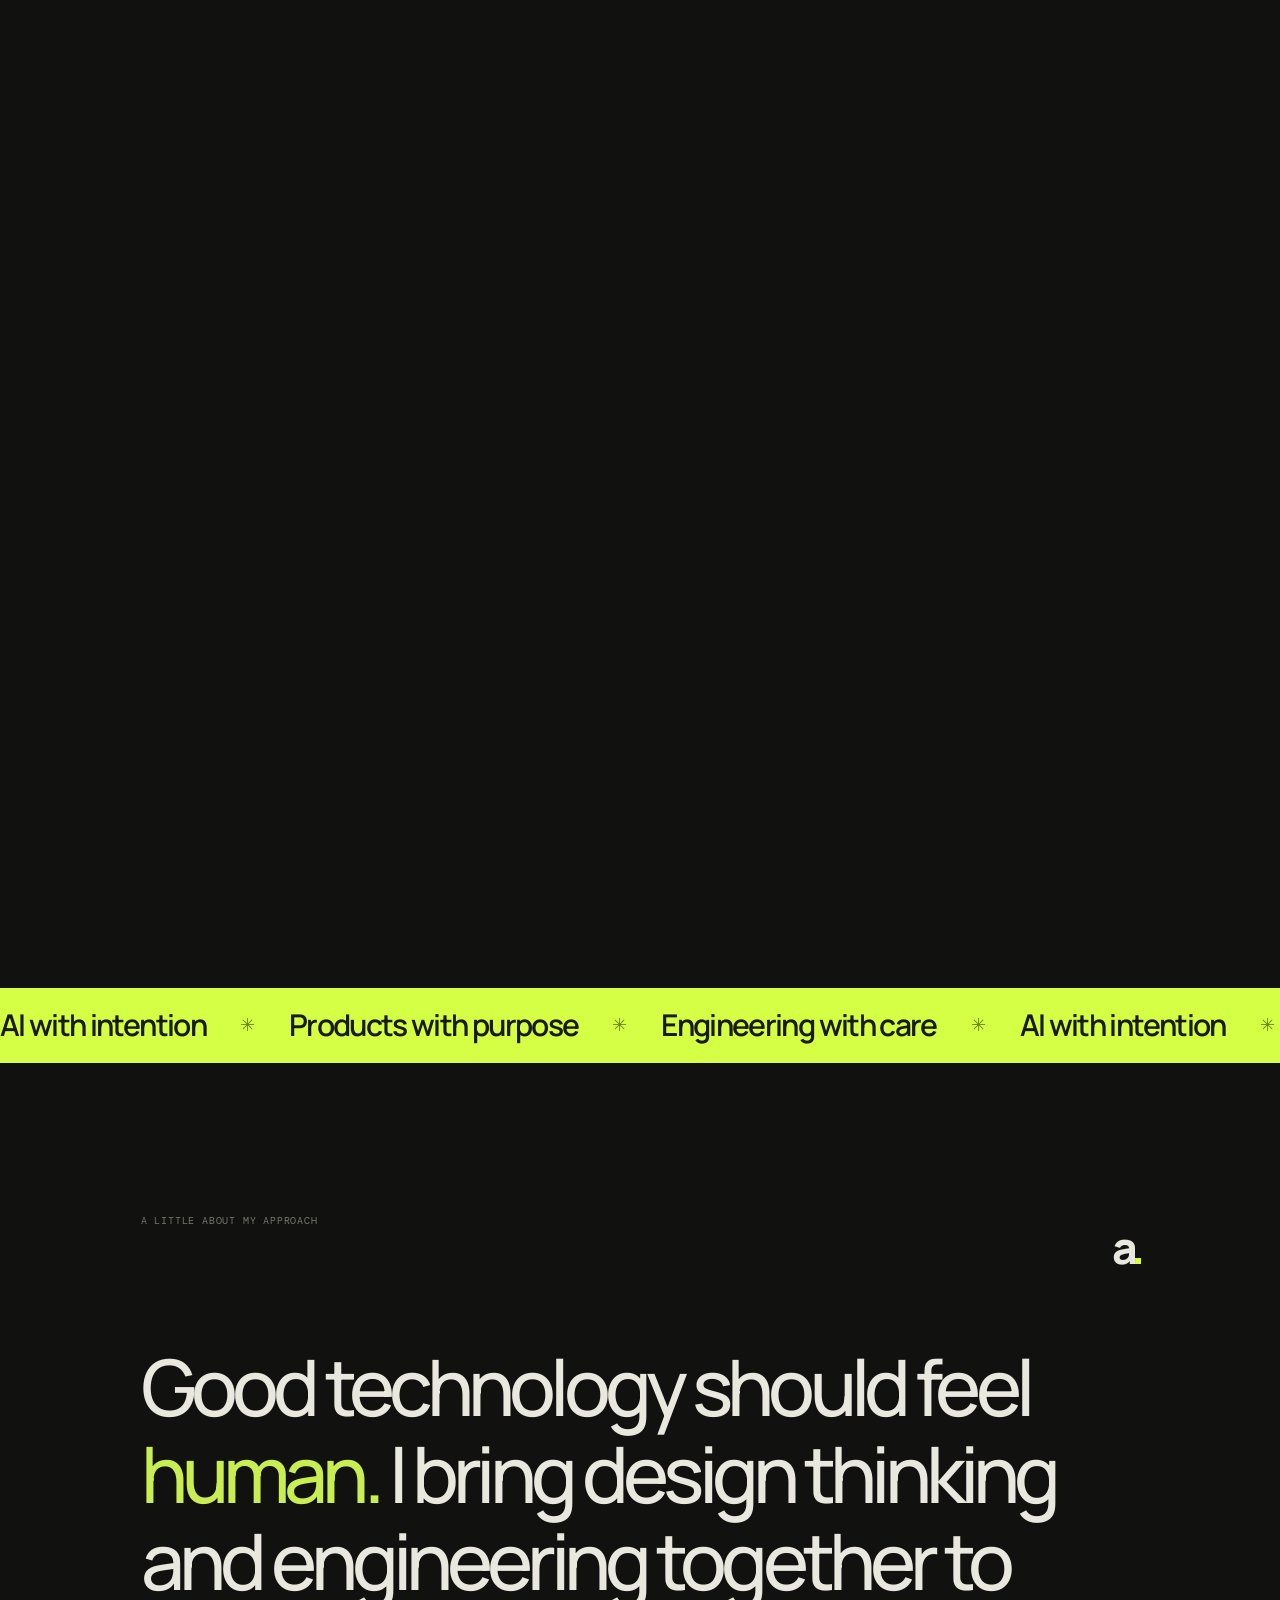
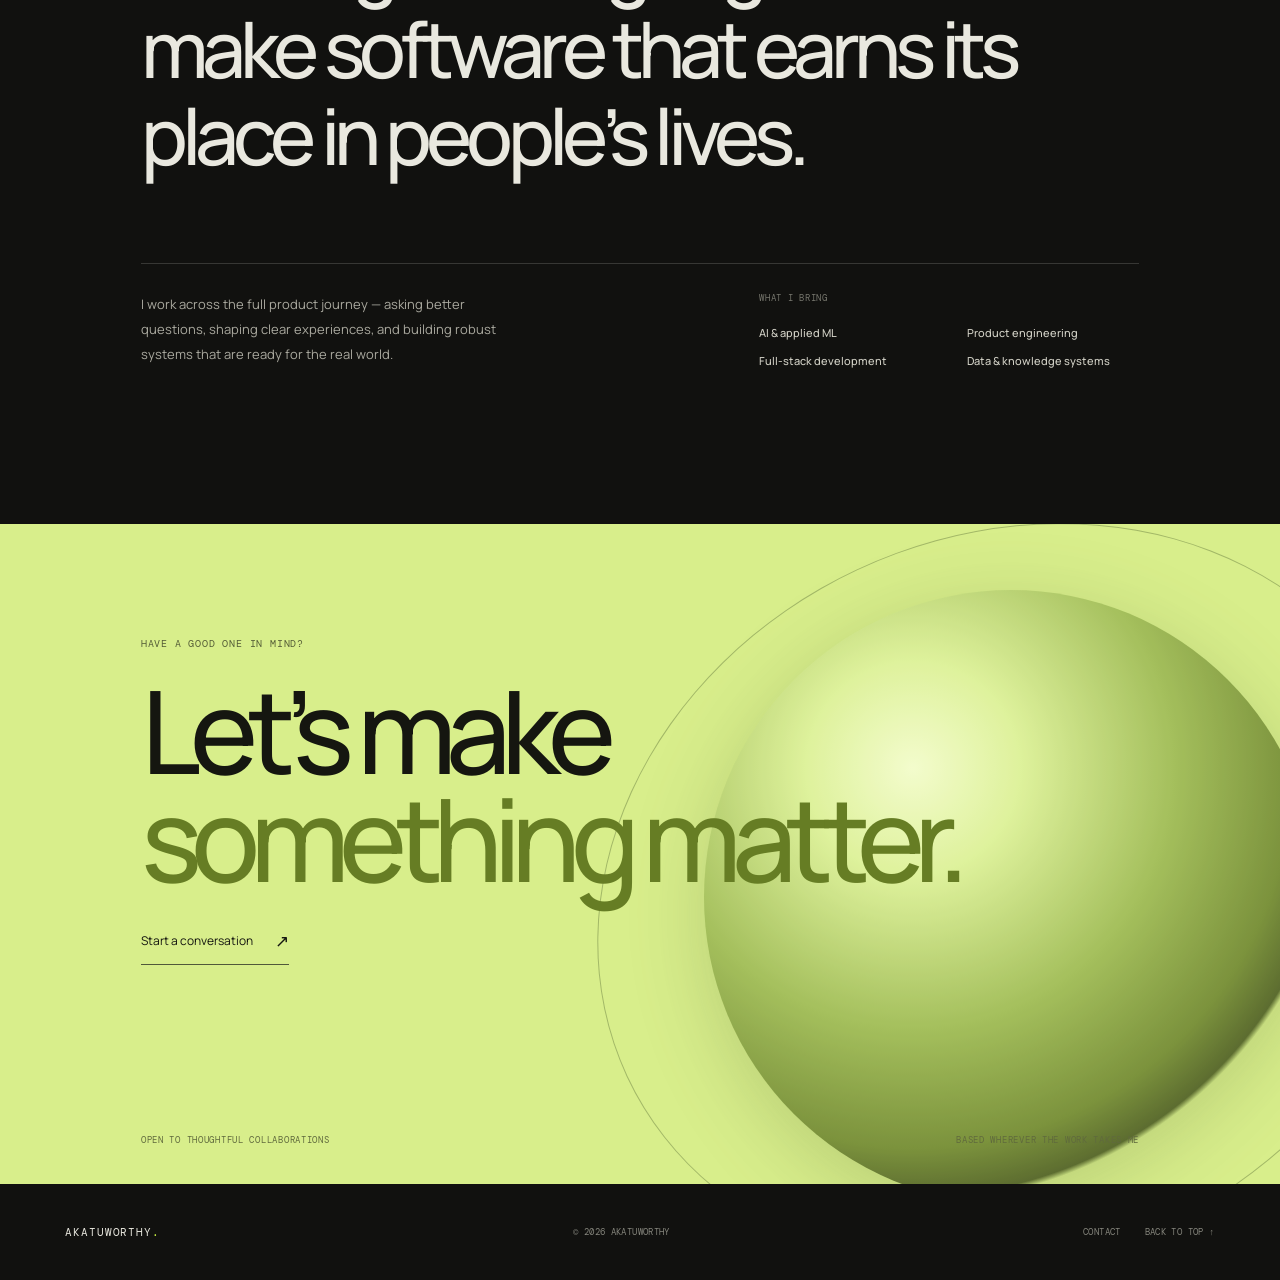
==== commit e0331b9d: "." ====
--- a/index.html
+++ b/index.html
@@ -3,186 +3,142 @@
 <head>
   <meta charset="UTF-8" />
   <meta name="viewport" content="width=device-width, initial-scale=1.0" />
+  <meta name="theme-color" content="#11110f" />
   <title>akatuworthy — AI Engineer &amp; Builder</title>
-  <meta name="description" content="Personal portfolio of akatuworthy, an AI engineer building intelligent products with FastAPI, React, and PostgreSQL." />
+  <meta name="description" content="Akatuworthy builds thoughtful AI products and interactive digital experiences." />
+  <script>document.documentElement.classList.add('js')</script>
+  <link rel="preconnect" href="https://fonts.googleapis.com" />
+  <link rel="preconnect" href="https://fonts.gstatic.com" crossorigin />
+  <link href="https://fonts.googleapis.com/css2?family=DM+Mono:wght@400;500&family=Manrope:wght@400;500;600;700;800&display=swap" rel="stylesheet" />
   <link rel="stylesheet" href="styles.css" />
+  <link rel="stylesheet" href="pages.css" />
 </head>
 <body>
-  <!-- 3D Three.js WebGL Scene Container & Contrast Vignette Layer -->
+  <div class="page-curtain" aria-hidden="true"></div>
   <div id="canvas-container" class="canvas-container" aria-hidden="true"></div>
   <div class="canvas-overlay" aria-hidden="true"></div>
+  <div id="webgl-fallback" class="webgl-fallback sr-only" role="status">3D visuals are unavailable in this browser.</div>
+  <div class="scroll-progress" aria-hidden="true"><span id="scrollProgressBar"></span></div>
+  <a class="skip-link" href="#work">Skip to content</a>
 
-  <!-- Accessible Fallback for WebGL-disabled or reduced environments -->
-  <div id="webgl-fallback" class="webgl-fallback sr-only" role="status">
-    Interactive 3D visuals running in static fallback mode.
-  </div>
-
-  <a class="skip-link" href="#projects">Skip to content</a>
-
-  <!-- Header / Nav -->
   <header class="site-header">
-    <nav class="nav container" aria-label="Primary">
-      <a class="brand" href="#top">
-        <span class="brand-mark" aria-hidden="true">&lt;/&gt;</span>
-        <span class="brand-name">akatuworthy</span>
-      </a>
-
-      <button class="nav-toggle" id="navToggle" aria-label="Toggle menu" aria-expanded="false" aria-controls="navMenu">
-        <span class="nav-toggle-bar"></span>
-        <span class="nav-toggle-bar"></span>
-        <span class="nav-toggle-bar"></span>
-      </button>
-
-      <ul class="nav-menu" id="navMenu">
-        <li><a class="nav-link" href="#top">Home</a></li>
-        <li><a class="nav-link" href="#projects">Projects</a></li>
-        <li><a class="nav-link" href="#skills">Skills</a></li>
-        <li><a class="nav-link" href="#contact">Contact</a></li>
-      </ul>
-    </nav>
+    <a class="brand" href="index.html" aria-label="akatuworthy home"><span class="brand-symbol">a<span>.</span></span><span class="brand-name">akatuworthy</span></a>
+    <a class="header-mail" href="contact.html">Have a project? <span>Let’s talk ↗</span></a>
+    <button class="menu-button" id="navToggle" aria-label="Open menu" aria-expanded="false" aria-controls="navMenu"><span class="menu-label">Menu</span><i></i><i></i></button>
   </header>
 
+  <nav class="menu-overlay" id="navMenu" aria-label="Main menu" aria-hidden="true">
+    <div class="menu-top"><span>Navigation</span><button id="menuClose" type="button">Close <b>×</b></button></div>
+    <div class="menu-links">
+      <a href="index.html"><small>01</small>Home<span>↗</span></a>
+      <a href="work.html"><small>02</small>Selected work<span>↗</span></a>
+      <a href="about.html"><small>03</small>About<span>↗</span></a>
+      <a href="contact.html"><small>04</small>Contact<span>↗</span></a>
+    </div>
+    <div class="menu-bottom"><span>AI Engineer · Product Builder</span><a href="mailto:akatuworthy@gmail.com">akatuworthy@gmail.com</a></div>
+  </nav>
+
   <main id="top">
-    <!-- Hero -->
-    <section class="hero container">
-      <p class="hero-eyebrow">Hello, I&rsquo;m</p>
-      <h1 class="hero-name">akatuworthy</h1>
-      <h2 class="hero-role">AI Engineer &amp; Builder</h2>
-      <p class="hero-tagline">
-        I design and ship intelligent products — from living knowledge archives to
-        AI-powered coaching — turning raw data and language into software that works.
-      </p>
-      <div class="hero-actions">
-        <a class="btn btn-primary" href="#projects">View my work</a>
-        <a class="btn btn-ghost" href="#contact">Get in touch</a>
+    <section class="hero" aria-labelledby="hero-title">
+      <div class="hero-kicker"><span class="status-dot"></span> Independent AI engineer <span class="kicker-divider">/</span> Available for select projects</div>
+      <div class="hero-copy">
+        <p class="hero-overline">Ideas into useful things.</p>
+        <h1 id="hero-title">I build digital<br />experiences with <em>intelligence.</em></h1>
+        <div class="hero-bottom">
+          <p class="hero-description">From living knowledge archives to AI-powered tools, I turn ambitious ideas into thoughtful products people can use.</p>
+          <a class="circle-link" href="work.html" aria-label="Explore selected work"><span>Explore<br />my work</span><b>↓</b></a>
+        </div>
       </div>
-      <ul class="hero-stats" aria-label="Highlights">
-        <li><strong>7+</strong><span>projects built</span></li>
-        <li><strong>Full-stack</strong><span>AI to deployment</span></li>
-        <li><strong>Open</strong><span>to collaborations</span></li>
-      </ul>
+      <div class="hero-index"><span>01 / 05</span><span>Scroll to explore</span></div>
+      <div class="hero-orbit" aria-hidden="true"><span class="orbit-label">Curiosity in motion</span></div>
     </section>
 
-    <!-- Projects -->
-    <section class="section" id="projects">
-      <div class="container">
-        <header class="section-head reveal">
-          <h2 class="section-title">Selected projects</h2>
-          <p class="section-sub">A few things I&rsquo;ve designed, built, and shipped.</p>
-        </header>
-
-        <div class="projects-grid">
-          <article class="card project-card reveal">
-            <span class="project-tag">Featured</span>
-            <h3 class="project-title">Ask an Elder</h3>
-            <p class="project-desc">
-              Idoma Living Knowledge Engine — recorded oral knowledge from Idoma elders,
-              with consented audio, transcription, and graph retrieval.
-            </p>
-            <p class="project-stack">FastAPI &middot; React &middot; PostgreSQL</p>
-          </article>
-
-          <article class="card project-card reveal">
-            <h3 class="project-title">AI Interview Coach</h3>
-            <p class="project-desc">
-              Practice interviews with an AI scoring coach that grades your answers and
-              coaches you toward a better performance.
-            </p>
-            <p class="project-stack">LLM &middot; React &middot; FastAPI</p>
-          </article>
-
-          <article class="card project-card reveal">
-            <h3 class="project-title">SmartBudgetTracker</h3>
-            <p class="project-desc">
-              Personal budget tracking — a clean, deliberate way to see where your money
-              goes and plan ahead.
-            </p>
-            <p class="project-stack">React &middot; PostgreSQL</p>
-          </article>
-
-          <article class="card project-card reveal">
-            <h3 class="project-title">AI Customer Service Chatbot</h3>
-            <p class="project-desc">
-              Intent-aware customer support bot that understands what customers need and
-              routes them to the right answers.
-            </p>
-            <p class="project-stack">NLP &middot; FastAPI &middot; React</p>
-          </article>
-
-          <article class="card project-card reveal">
-            <h3 class="project-title">techmate</h3>
-            <p class="project-desc">
-              AI-powered tech services — a friendly companion for getting technical help done.
-            </p>
-            <p class="project-stack">LLM &middot; Web</p>
-          </article>
-
-          <article class="card project-card reveal">
-            <h3 class="project-title">SmartReply</h3>
-            <p class="project-desc">
-              Tone-aware reply generator that matches the voice you want, from formal to casual.
-            </p>
-            <p class="project-stack">LLM &middot; API</p>
-          </article>
-
-          <article class="card project-card reveal">
-            <h3 class="project-title">AI Travel Companion</h3>
-            <p class="project-desc">
-              Itinerary planning assistant that turns loose ideas into a day-by-day travel plan.
-            </p>
-            <p class="project-stack">LLM &middot; React</p>
-          </article>
-        </div>
+    <section class="interlude" id="approach">
+      <div class="interlude-orb" aria-hidden="true"><span></span><i></i></div>
+      <div class="interlude-copy">
+        <p class="eyebrow">Curiosity meets craft</p>
+        <h2>Bold ideas.<br /><em>Brought to life.</em></h2>
+        <p class="interlude-description">Design, engineering, and applied AI come together to make digital products feel clear, useful, and a little unexpected.</p>
       </div>
+      <div class="interlude-footer"><span>Scroll to explore</span><span>02 / 05</span></div>
     </section>
 
-    <!-- Skills -->
-    <section class="section" id="skills">
-      <div class="container">
-        <header class="section-head reveal">
-          <h2 class="section-title">Skills &amp; stack</h2>
-          <p class="section-sub">Tools I reach for when building real products.</p>
-        </header>
-        <ul class="skills-list reveal">
-          <li class="skill-chip">Python</li>
-          <li class="skill-chip">FastAPI</li>
-          <li class="skill-chip">React</li>
-          <li class="skill-chip">PostgreSQL</li>
-          <li class="skill-chip">Docker</li>
-          <li class="skill-chip">OpenAI</li>
-          <li class="skill-chip">Git</li>
-          <li class="skill-chip">HTML / CSS / JS</li>
-        </ul>
+    <section class="work section-wrap" id="work">
+      <div class="section-heading"><div><p class="eyebrow">A selection of things made</p><h2>Selected work<span class="accent-dot">.</span></h2></div><p class="section-note">A few experiments and products<br />built to make a difference.</p></div>
+      <div class="work-rail">
+      <div class="work-grid">
+        <article class="project project-large reveal">
+          <a class="project-link" href="mailto:akatuworthy@gmail.com?subject=Ask%20an%20Elder" aria-label="Ask an Elder project details">
+            <div class="project-art art-elder"><div class="elder-sun"></div><div class="elder-lines"></div><div class="elder-wave wave-one"></div><div class="elder-wave wave-two"></div><span class="art-caption">MEMORY / VOICE / PLACE</span><span class="art-index">01</span></div>
+            <div class="project-meta"><div><span class="project-type">AI · CULTURE · KNOWLEDGE</span><h3>Ask an Elder</h3></div><span class="project-arrow">↗</span></div>
+            <p class="project-summary">An evolving home for Idoma living knowledge, connecting oral histories with the next generation.</p>
+          </a>
+        </article>
+        <article class="project reveal">
+          <a class="project-link" href="mailto:akatuworthy@gmail.com?subject=AI%20Interview%20Coach" aria-label="AI Interview Coach project details">
+            <div class="project-art art-coach"><div class="coach-window"><div class="coach-top"><i></i><i></i><i></i><span>SESSION 08:42</span></div><div class="coach-wave"></div><div class="coach-score"><strong>84</strong><small>answer clarity</small></div></div><span class="art-index">02</span></div>
+            <div class="project-meta"><div><span class="project-type">AI · LEARNING · PRODUCT</span><h3>Interview Coach</h3></div><span class="project-arrow">↗</span></div>
+            <p class="project-summary">A focused practice space that turns interview answers into useful, actionable coaching.</p>
+          </a>
+        </article>
+        <article class="project reveal">
+          <a class="project-link" href="mailto:akatuworthy@gmail.com?subject=SmartBudgetTracker" aria-label="SmartBudgetTracker project details">
+            <div class="project-art art-budget"><span class="budget-label">YOUR MONTH, IN FOCUS</span><div class="budget-total">$2,480<span>.00</span></div><div class="budget-chart"><i></i><i></i><i></i><i></i><i></i><i></i><i></i><i></i><i></i><i></i><i></i><i></i></div><span class="budget-foot">SAVINGS TREND <b>↗ 12.8%</b></span><span class="art-index">03</span></div>
+            <div class="project-meta"><div><span class="project-type">FINTECH · WEB APP</span><h3>SmartBudgetTracker</h3></div><span class="project-arrow">↗</span></div>
+            <p class="project-summary">A clear, calm way to understand spending, build better habits, and plan ahead.</p>
+          </a>
+        </article>
+        <article class="project project-large reveal">
+          <a class="project-link" href="mailto:akatuworthy@gmail.com?subject=SmartReply" aria-label="SmartReply project details">
+            <div class="project-art art-reply"><div class="reply-card"><span>INBOX / 03</span><p>“Could we move the deadline to Friday?”</p><div class="reply-options"><b>Warm</b><b>Direct</b><b>Formal</b></div><div class="reply-output">Absolutely — Friday works well for me. I’ll send an update before then.</div></div><span class="art-index">04</span></div>
+            <div class="project-meta"><div><span class="project-type">GENERATIVE AI · TOOL</span><h3>SmartReply</h3></div><span class="project-arrow">↗</span></div>
+            <p class="project-summary">A tone-aware writing assistant for saying the right thing, in your own voice.</p>
+          </a>
+        </article>
+        <article class="project reveal">
+          <a class="project-link" href="mailto:akatuworthy@gmail.com?subject=AI%20Customer%20Service%20Assistant" aria-label="AI Customer Service Assistant project details">
+            <div class="project-art art-support"><div class="support-chat"><span>SUPPORT / ONLINE</span><p>How can I help today?</p><b>Track an order</b><b>Update my account</b><i>Ask anything… <strong>↑</strong></i></div><span class="art-index">05</span></div>
+            <div class="project-meta"><div><span class="project-type">CONVERSATIONAL AI · SERVICE</span><h3>Customer Service AI</h3></div><span class="project-arrow">↗</span></div>
+            <p class="project-summary">An intent-aware assistant that understands what customers need and gets them to the right answer.</p>
+          </a>
+        </article>
+        <article class="project reveal">
+          <a class="project-link" href="mailto:akatuworthy@gmail.com?subject=AI%20Travel%20Companion" aria-label="AI Travel Companion project details">
+            <div class="project-art art-travel"><div class="travel-route"></div><span class="travel-pin pin-a">01</span><span class="travel-pin pin-b">02</span><span class="travel-pin pin-c">03</span><span class="travel-card">A day worth remembering<small>3 stops · 6.4 km</small></span><span class="art-index">06</span></div>
+            <div class="project-meta"><div><span class="project-type">AI · TRAVEL · PLANNING</span><h3>Travel Companion</h3></div><span class="project-arrow">↗</span></div>
+            <p class="project-summary">A personal itinerary planner that turns loose ideas into a day-by-day journey.</p>
+          </a>
+        </article>
+        <article class="project reveal">
+          <a class="project-link" href="mailto:akatuworthy@gmail.com?subject=techmate" aria-label="techmate project details">
+            <div class="project-art art-techmate"><div class="tech-orb"><span>t</span></div><div class="techmate-caption">A LITTLE HELP<br />GOES A LONG WAY</div><span class="art-index">07</span></div>
+            <div class="project-meta"><div><span class="project-type">AI · DIGITAL SERVICES</span><h3>techmate</h3></div><span class="project-arrow">↗</span></div>
+            <p class="project-summary">A friendly AI-powered companion for getting everyday technical help done.</p>
+          </a>
+        </article>
       </div>
+      </div>
+      <div class="work-footer"><span>Scroll to move through the work</span><a href="work.html">View all projects <b>↗</b></a></div>
     </section>
 
-    <!-- Contact -->
-    <section class="section section-contact" id="contact">
-      <div class="container">
-        <header class="section-head reveal">
-          <h2 class="section-title">Let&rsquo;s build something</h2>
-          <p class="section-sub">
-            I&rsquo;m open to collaborations, interesting problems, and good conversations.
-          </p>
-        </header>
-        <a class="btn btn-primary btn-lg" href="mailto:akatuworthy@gmail.com">akatuworthy@gmail.com</a>
-      </div>
+    <div class="marquee" aria-label="AI, product, engineering, and human centered design"><div class="marquee-track" aria-hidden="true"><span>AI with intention</span><i>✳</i><span>Products with purpose</span><i>✳</i><span>Engineering with care</span><i>✳</i><span>AI with intention</span><i>✳</i><span>Products with purpose</span><i>✳</i><span>Engineering with care</span><i>✳</i></div></div>
+
+    <section class="about section-wrap" id="about">
+      <div class="about-top"><p class="eyebrow">A little about my approach</p><span class="about-mark">a<span>.</span></span></div>
+      <h2 class="about-statement reveal">Good technology should feel <em>human.</em> I bring design thinking and engineering together to make software that earns its place in people’s lives.</h2>
+      <div class="about-bottom"><p>I work across the full product journey — asking better questions, shaping clear experiences, and building robust systems that are ready for the real world.</p><div class="expertise"><span>WHAT I BRING</span><b>AI &amp; applied ML</b><b>Product engineering</b><b>Full-stack development</b><b>Data &amp; knowledge systems</b></div></div>
+    </section>
+
+    <section class="contact" id="contact">
+      <div class="contact-inner"><p class="eyebrow">Have a good one in mind?</p><h2>Let’s make<br /><em>something matter.</em></h2><a class="contact-link" href="contact.html">Start a conversation <span>↗</span></a></div>
+      <div class="contact-orb" aria-hidden="true"></div>
+      <div class="contact-bottom"><span>Open to thoughtful collaborations</span><span>Based wherever the work takes me</span></div>
     </section>
   </main>
 
-  <footer class="site-footer">
-    <div class="container footer-inner">
-      <p>&copy; <span id="year">2026</span> akatuworthy. Built with plain HTML, CSS &amp; JavaScript.</p>
-      <p class="footer-foot">Enhanced with Three.js, Lenis &amp; GSAP.</p>
-    </div>
-  </footer>
+  <footer class="site-footer"><a class="footer-brand" href="index.html">akatuworthy<span>.</span></a><span>© <span id="year">2026</span> akatuworthy</span><div><a href="contact.html">Contact</a><a href="#top">Back to top ↑</a></div></footer>
 
-  <!-- WebGL, Motion & Interaction Scripts -->
-  <script src="vendor/three.min.js"></script>
-  <script src="vendor/lenis.min.js"></script>
-  <script src="vendor/gsap.min.js"></script>
-  <script src="vendor/ScrollTrigger.min.js"></script>
-  <script src="three-scene.js"></script>
-  <script src="script.js"></script>
+  <script src="vendor/three.min.js"></script><script src="vendor/lenis.min.js"></script><script src="vendor/gsap.min.js"></script><script src="vendor/ScrollTrigger.min.js"></script>
+  <script src="three-scene.js"></script><script src="script.js"></script>
 </body>
 </html>
--- a/styles.css
+++ b/styles.css
@@ -1,643 +1,25 @@
-/* ============================================================
-   akatuworthy — portfolio
-   Dark, modern tech aesthetic. Pure CSS custom properties.
-   Enhanced with Three.js 3D WebGL background, glassmorphic HUD
-   cards, and Lenis smooth scrolling integration.
-   ============================================================ */
-
-:root {
-  /* Palette */
-  --bg: #0b0e14;
-  --bg-soft: #11151f;
-  --bg-card: #151a26;
-  --border: #232a3a;
-  --border-light: rgba(94, 234, 212, 0.22);
-  --text: #e6eaf2;
-  --text-muted: #9aa5b8;
-  --accent: #5eead4;        /* teal */
-  --accent-strong: #2dd4bf;
-  --accent-soft: rgba(94, 234, 212, 0.12);
-  --mono: #7dd3fc;          /* mono blue for code accents */
-
-  /* Type */
-  --font-sans: -apple-system, BlinkMacSystemFont, "Segoe UI", Roboto,
-    Helvetica, Arial, sans-serif;
-  --font-mono: ui-monospace, "SF Mono", "Cascadia Code", "JetBrains Mono",
-    Menlo, Consolas, monospace;
-
-  /* Layout */
-  --container: 1080px;
-  --radius: 14px;
-  --radius-sm: 8px;
-
-  /* Motion */
-  --ease: cubic-bezier(0.22, 1, 0.36, 1);
-  --dur: 0.28s;
-}
-
-* {
-  box-sizing: border-box;
-}
-
-html {
-  background-color: var(--bg);
-}
-
-@media (prefers-reduced-motion: no-preference) {
-  html:not(.lenis) {
-    scroll-behavior: smooth;
-  }
-}
-
-body {
-  margin: 0;
-  background-color: var(--bg);
-  color: var(--text);
-  font-family: var(--font-sans);
-  font-size: 17px;
-  line-height: 1.6;
-  -webkit-font-smoothing: antialiased;
-  text-rendering: optimizeLegibility;
-  position: relative;
-  min-height: 100vh;
-  overflow-x: hidden;
-}
-
-/* ---------- 3D Canvas & WebGL Stage ---------- */
-.canvas-container {
-  position: fixed;
-  top: 0;
-  left: 0;
-  width: 100vw;
-  height: 100vh;
-  z-index: 0;
-  pointer-events: none;
-  overflow: hidden;
-}
-
-.canvas-container canvas {
-  display: block;
-  width: 100% !important;
-  height: 100% !important;
-}
-
-/* Radial Vignette: Guarantees high text contrast over 3D visuals */
-.canvas-overlay {
-  position: fixed;
-  top: 0;
-  left: 0;
-  width: 100vw;
-  height: 100vh;
-  z-index: 1;
-  pointer-events: none;
-  background: radial-gradient(
-    ellipse at 65% 35%,
-    rgba(11, 14, 20, 0.42) 0%,
-    rgba(11, 14, 20, 0.78) 65%,
-    var(--bg) 100%
-  );
-}
-
-/* Accessible WebGL Fallback notification */
-.sr-only {
-  position: absolute;
-  width: 1px;
-  height: 1px;
-  padding: 0;
-  margin: -1px;
-  overflow: hidden;
-  clip: rect(0, 0, 0, 0);
-  white-space: nowrap;
-  border-width: 0;
-}
-
-.webgl-fallback {
-  display: none;
-}
-
-.no-webgl .webgl-fallback {
-  display: block;
-}
-
-.no-webgl .canvas-overlay,
-.no-webgl .canvas-container {
-  display: none;
-}
-
-/* Lenis smooth scrolling integration */
-html.lenis,
-html.lenis body {
-  height: auto;
-}
-
-.lenis.lenis-smooth {
-  scroll-behavior: auto !important;
-}
-
-.lenis.lenis-smooth [data-lenis-prevent] {
-  overscroll-behavior: contain;
-}
-
-.lenis.lenis-stopped {
-  overflow: hidden;
-}
-
-.lenis.lenis-scrolling iframe {
-  pointer-events: none;
-}
-
-a {
-  color: var(--accent);
-  text-decoration: none;
-}
-
-.container {
-  width: 100%;
-  max-width: var(--container);
-  margin: 0 auto;
-  padding: 0 1.5rem;
-}
-
-/* Content layer stacking */
-main,
-.site-footer {
-  position: relative;
-  z-index: 10;
-}
-
-/* ---------- Skip link ---------- */
-.skip-link {
-  position: absolute;
-  left: -999px;
-  top: 0;
-  background: var(--accent);
-  color: var(--bg);
-  padding: 0.6rem 1rem;
-  border-radius: 0 0 var(--radius-sm) 0;
-  z-index: 200;
-  font-weight: 600;
-}
-.skip-link:focus {
-  left: 0;
-}
-
-/* ---------- Header / nav ---------- */
-.site-header {
-  position: sticky;
-  top: 0;
-  z-index: 100;
-  background: rgba(11, 14, 20, 0.85);
-  backdrop-filter: saturate(140%) blur(14px);
-  -webkit-backdrop-filter: saturate(140%) blur(14px);
-  border-bottom: 1px solid var(--border);
-}
-
-.nav {
-  display: flex;
-  align-items: center;
-  justify-content: space-between;
-  height: 68px;
-}
-
-.brand {
-  display: inline-flex;
-  align-items: center;
-  gap: 0.6rem;
-  font-family: var(--font-mono);
-  font-weight: 700;
-  color: var(--text);
-}
-
-.brand-mark {
-  color: var(--accent);
-  background: var(--accent-soft);
-  border: 1px solid var(--border);
-  padding: 0.2rem 0.45rem;
-  border-radius: var(--radius-sm);
-  font-size: 0.85rem;
-}
-
-.brand-name {
-  letter-spacing: 0.01em;
-}
-
-.nav-menu {
-  display: flex;
-  align-items: center;
-  gap: 1.5rem;
-  margin: 0;
-  padding: 0;
-  list-style: none;
-}
-
-.nav-link {
-  color: var(--text-muted);
-  font-size: 0.98rem;
-  font-weight: 500;
-  position: relative;
-  transition: color var(--dur) var(--ease);
-}
-.nav-link::after {
-  content: "";
-  position: absolute;
-  left: 0;
-  bottom: -6px;
-  width: 100%;
-  height: 2px;
-  background: var(--accent);
-  transform: scaleX(0);
-  transform-origin: left;
-  transition: transform var(--dur) var(--ease);
-}
-.nav-link:hover,
-.nav-link:focus-visible {
-  color: var(--text);
-}
-.nav-link:hover::after,
-.nav-link:focus-visible::after {
-  transform: scaleX(1);
-}
-
-/* Hamburger (hidden on desktop) */
-.nav-toggle {
-  display: none;
-  flex-direction: column;
-  justify-content: center;
-  gap: 5px;
-  width: 44px;
-  height: 44px;
-  padding: 10px;
-  background: none;
-  border: 1px solid var(--border);
-  border-radius: var(--radius-sm);
-  cursor: pointer;
-}
-.nav-toggle-bar {
-  display: block;
-  width: 100%;
-  height: 2px;
-  background: var(--text);
-  border-radius: 2px;
-  transition: transform var(--dur) var(--ease), opacity var(--dur) var(--ease);
-}
-
-/* ---------- Hero ---------- */
-.hero {
-  padding: 6.5rem 1.5rem 5rem;
-  text-align: center;
-  position: relative;
-}
-
-.hero-eyebrow {
-  font-family: var(--font-mono);
-  color: var(--accent);
-  text-transform: uppercase;
-  letter-spacing: 0.22em;
-  font-size: 0.85rem;
-  margin: 0 0 1rem;
-}
-
-.hero-name {
-  margin: 0;
-  font-size: clamp(2.6rem, 8vw, 5rem);
-  font-weight: 800;
-  letter-spacing: -0.03em;
-  line-height: 1.05;
-  text-shadow: 0 4px 28px rgba(11, 14, 20, 0.95), 0 2px 10px rgba(11, 14, 20, 0.85);
-}
-
-.hero-role {
-  margin: 0.75rem 0 0;
-  font-size: clamp(1.25rem, 4vw, 1.9rem);
-  font-weight: 600;
-  color: var(--text-muted);
-  letter-spacing: -0.01em;
-  text-shadow: 0 2px 16px rgba(11, 14, 20, 0.9);
-}
-
-.hero-tagline {
-  max-width: 640px;
-  margin: 1.4rem auto 0;
-  color: var(--text-muted);
-  font-size: 1.08rem;
-  text-shadow: 0 2px 14px rgba(11, 14, 20, 0.9);
-}
-
-.hero-actions {
-  display: flex;
-  justify-content: center;
-  gap: 1rem;
-  flex-wrap: wrap;
-  margin-top: 2.25rem;
-}
-
-.hero-stats {
-  display: flex;
-  justify-content: center;
-  gap: 3rem;
-  flex-wrap: wrap;
-  list-style: none;
-  margin: 3.25rem auto 0;
-  padding: 0;
-  max-width: 760px;
-  border-top: 1px solid var(--border);
-  padding-top: 2rem;
-}
-.hero-stats li {
-  display: flex;
-  flex-direction: column;
-  align-items: center;
-  gap: 0.2rem;
-}
-.hero-stats strong {
-  font-size: 1.35rem;
-  color: var(--text);
-  font-family: var(--font-mono);
-}
-.hero-stats span {
-  color: var(--text-muted);
-  font-size: 0.85rem;
-}
-
-/* ---------- Buttons ---------- */
-.btn {
-  display: inline-flex;
-  align-items: center;
-  justify-content: center;
-  padding: 0.8rem 1.5rem;
-  border-radius: var(--radius-sm);
-  font-weight: 600;
-  font-size: 1rem;
-  transition: transform var(--dur) var(--ease),
-    box-shadow var(--dur) var(--ease), background var(--dur) var(--ease),
-    border-color var(--dur) var(--ease);
-}
-.btn-primary {
-  background: var(--accent);
-  color: var(--bg);
-  box-shadow: 0 6px 24px rgba(46, 211, 190, 0.28);
-}
-.btn-primary:hover {
-  transform: translateY(-2px);
-  box-shadow: 0 10px 32px rgba(46, 211, 190, 0.38);
-}
-.btn-ghost {
-  border: 1px solid var(--border);
-  color: var(--text);
-  background: rgba(11, 14, 20, 0.4);
-  backdrop-filter: blur(8px);
-  -webkit-backdrop-filter: blur(8px);
-}
-.btn-ghost:hover {
-  border-color: var(--accent);
-  color: var(--accent);
-  transform: translateY(-2px);
-}
-.btn-lg {
-  padding: 1rem 2.25rem;
-  font-size: 1.1rem;
-}
-
-/* ---------- Sections ---------- */
-.section {
-  padding: 5rem 0;
-  position: relative;
-}
-.section:nth-child(even) {
-  background: rgba(17, 21, 31, 0.48);
-  backdrop-filter: blur(2px);
-  -webkit-backdrop-filter: blur(2px);
-}
-
-.section-head {
-  margin-bottom: 2.75rem;
-  text-align: center;
-}
-
-.section-title {
-  margin: 0;
-  font-size: clamp(1.7rem, 4.5vw, 2.4rem);
-  letter-spacing: -0.02em;
-}
-
-.section-sub {
-  color: var(--text-muted);
-  margin: 0.5rem auto 0;
-  max-width: 520px;
-}
-
-/* ---------- Project cards (Glassmorphic HUD aesthetic) ---------- */
-.projects-grid {
-  display: grid;
-  grid-template-columns: repeat(auto-fill, minmax(300px, 1fr));
-  gap: 1.5rem;
-}
-
-.card {
-  background: rgba(21, 26, 38, 0.76);
-  backdrop-filter: blur(14px) saturate(140%);
-  -webkit-backdrop-filter: blur(14px) saturate(140%);
-  border: 1px solid var(--border);
-  border-radius: var(--radius);
-  padding: 1.75rem 1.6rem;
-  transition: transform var(--dur) var(--ease),
-    border-color var(--dur) var(--ease), box-shadow var(--dur) var(--ease);
-}
-
-.project-card:hover {
-  transform: translateY(-6px);
-  border-color: var(--accent-strong);
-  box-shadow: 0 18px 44px rgba(0, 0, 0, 0.55), 0 0 24px rgba(94, 234, 212, 0.15);
-}
-
-.project-tag {
-  display: inline-block;
-  font-family: var(--font-mono);
-  font-size: 0.72rem;
-  letter-spacing: 0.12em;
-  text-transform: uppercase;
-  color: var(--accent);
-  background: var(--accent-soft);
-  border: 1px solid rgba(94, 234, 212, 0.25);
-  padding: 0.25rem 0.6rem;
-  border-radius: 999px;
-  margin-bottom: 0.9rem;
-}
-
-.project-title {
-  margin: 0 0 0.6rem;
-  font-size: 1.25rem;
-  letter-spacing: -0.01em;
-}
-
-.project-desc {
-  margin: 0;
-  color: var(--text-muted);
-  font-size: 0.98rem;
-}
-
-.project-stack {
-  margin: 1.1rem 0 0;
-  font-family: var(--font-mono);
-  font-size: 0.8rem;
-  color: var(--mono);
-}
-
-/* ---------- Skills ---------- */
-.skills-list {
-  display: flex;
-  flex-wrap: wrap;
-  justify-content: center;
-  gap: 0.85rem;
-  margin: 0;
-  padding: 0;
-  list-style: none;
-}
-
-.skill-chip {
-  background: rgba(21, 26, 38, 0.82);
-  backdrop-filter: blur(10px);
-  -webkit-backdrop-filter: blur(10px);
-  border: 1px solid var(--border);
-  border-radius: 999px;
-  padding: 0.7rem 1.4rem;
-  font-family: var(--font-mono);
-  font-size: 0.95rem;
-  color: var(--text);
-  transition: border-color var(--dur) var(--ease),
-    transform var(--dur) var(--ease), color var(--dur) var(--ease),
-    box-shadow var(--dur) var(--ease);
-}
-.skill-chip:hover {
-  border-color: var(--accent);
-  color: var(--accent);
-  transform: translateY(-3px);
-  box-shadow: 0 8px 24px rgba(94, 234, 212, 0.2);
-}
-
-/* ---------- Contact ---------- */
-.section-contact .section-head {
-  margin-bottom: 1.5rem;
-}
-.section-contact .btn {
-  margin: 0 auto;
-}
-
-/* ---------- Footer ---------- */
-.site-footer {
-  border-top: 1px solid var(--border);
-  padding: 2.2rem 0;
-  background: rgba(11, 14, 20, 0.7);
-  backdrop-filter: blur(8px);
-  -webkit-backdrop-filter: blur(8px);
-}
-.footer-inner {
-  display: flex;
-  flex-direction: column;
-  align-items: center;
-  gap: 0.4rem;
-  text-align: center;
-  color: var(--text-muted);
-  font-size: 0.92rem;
-}
-.footer-foot {
-  font-family: var(--font-mono);
-  font-size: 0.8rem;
-  color: var(--text-muted);
-  opacity: 0.7;
-  margin: 0;
-}
-
-/* ---------- Reveal-on-scroll (progressive enhancement) ---------- */
-.reveal {
-  opacity: 0;
-  transform: translateY(22px);
-  transition: opacity 0.7s var(--ease), transform 0.7s var(--ease);
-}
-.reveal.is-visible {
-  opacity: 1;
-  transform: none;
-}
-
-/* ============================================================
-   Responsive
-   ============================================================ */
-@media (max-width: 720px) {
-  body {
-    font-size: 16px;
-  }
-
-  .nav-toggle {
-    display: flex;
-  }
-
-  .nav-menu {
-    position: absolute;
-    top: 68px;
-    left: 0;
-    right: 0;
-    flex-direction: column;
-    align-items: stretch;
-    gap: 0;
-    background: rgba(17, 21, 31, 0.96);
-    backdrop-filter: blur(16px);
-    -webkit-backdrop-filter: blur(16px);
-    border-bottom: 1px solid var(--border);
-    padding: 0.5rem 1.5rem 1rem;
-    transform: translateY(-12px);
-    opacity: 0;
-    pointer-events: none;
-    transition: transform var(--dur) var(--ease), opacity var(--dur) var(--ease);
-  }
-  .nav-menu.is-open {
-    transform: none;
-    opacity: 1;
-    pointer-events: auto;
-  }
-  .nav-menu li a {
-    display: block;
-    padding: 0.9rem 0;
-    border-bottom: 1px solid var(--border);
-  }
-  .nav-menu li:last-child a {
-    border-bottom: none;
-  }
-
-  .nav-toggle.is-active .nav-toggle-bar:nth-child(1) {
-    transform: translateY(7px) rotate(45deg);
-  }
-  .nav-toggle.is-active .nav-toggle-bar:nth-child(2) {
-    opacity: 0;
-  }
-  .nav-toggle.is-active .nav-toggle-bar:nth-child(3) {
-    transform: translateY(-7px) rotate(-45deg);
-  }
-
-  .hero {
-    padding: 4.5rem 1.5rem 3.5rem;
-  }
-  .hero-stats {
-    gap: 2rem;
-  }
-  .section {
-    padding: 3.75rem 0;
-  }
-}
-
-@media (prefers-reduced-motion: reduce) {
-  html {
-    scroll-behavior: auto !important;
-  }
-  .canvas-container {
-    opacity: 0.65;
-  }
-  .reveal {
-    opacity: 1 !important;
-    transform: none !important;
-    transition: none !important;
-  }
-  * {
-    transition-duration: 0.001ms !important;
-    animation-duration: 0.001ms !important;
-  }
-}
+:root{--bg:#11110f;--paper:#e9e8df;--muted:#9a9a91;--line:rgba(233,232,223,.18);--acid:#d5ff45;--mono:'DM Mono',monospace;--sans:'Manrope',Arial,sans-serif;--ease:cubic-bezier(.2,.75,.25,1)}
+*{box-sizing:border-box}html{background:var(--bg);scroll-behavior:smooth}body{margin:0;background:var(--bg);color:var(--paper);font:16px/1.55 var(--sans);-webkit-font-smoothing:antialiased;overflow-x:hidden}a{color:inherit;text-decoration:none}button{font:inherit;color:inherit}.canvas-container{position:fixed;inset:0;z-index:0;pointer-events:none;overflow:hidden;opacity:.8}.canvas-container canvas{display:block;width:100%!important;height:100%!important}.canvas-overlay{position:fixed;inset:0;z-index:1;pointer-events:none;background:linear-gradient(90deg,rgba(17,17,15,.98) 0%,rgba(17,17,15,.88) 45%,rgba(17,17,15,.44) 100%);mix-blend-mode:multiply}.main,.site-header,.site-footer,main{position:relative;z-index:2}.sr-only{position:absolute;width:1px;height:1px;padding:0;margin:-1px;overflow:hidden;clip:rect(0,0,0,0);white-space:nowrap;border:0}.skip-link{position:fixed;left:-100%;top:1rem;background:var(--acid);color:#111;padding:.7rem 1rem;z-index:300}.skip-link:focus{left:1rem}.site-header{height:92px;padding:0 5.1vw;display:flex;align-items:center;justify-content:space-between;position:absolute;top:0;left:0;right:0;z-index:100}.brand{display:flex;align-items:center;gap:12px}.brand-symbol,.about-mark{font-size:30px;font-weight:800;letter-spacing:-.14em}.brand-symbol span,.about-mark span,.footer-brand span{color:var(--acid)}.brand-name{font-size:13px;letter-spacing:.015em;font-weight:700}.header-mail{font-size:12px;color:var(--muted)}.header-mail span{color:var(--paper);margin-left:8px;border-bottom:1px solid var(--acid);padding-bottom:4px}.menu-button{border:0;background:transparent;display:flex;align-items:center;gap:11px;cursor:pointer;font-size:12px;padding:12px 0 12px 12px}.menu-button i{width:17px;height:1px;background:var(--paper);display:block;transition:transform .3s}.menu-button i:last-child{position:absolute;margin-top:7px}.menu-button:hover i:first-of-type{transform:translateY(-3px)}.menu-button:hover i:last-of-type{transform:translateY(3px)}
+.hero{min-height:900px;height:100svh;max-height:1100px;position:relative;padding:180px 11vw 70px;display:flex;flex-direction:column;justify-content:center;overflow:hidden}.hero-kicker,.eyebrow,.hero-overline,.hero-index,.project-type,.art-caption,.art-index,.budget-label,.budget-foot,.work-footer,.menu-top,.menu-bottom,.expertise>span,.contact-bottom,.footer-brand{font:10px/1.5 var(--mono);letter-spacing:.08em;text-transform:uppercase}.hero-kicker{color:var(--muted);display:flex;align-items:center;gap:10px;margin-bottom:65px}.status-dot{width:6px;height:6px;border-radius:50%;background:var(--acid);box-shadow:0 0 12px var(--acid)}.kicker-divider{color:#595950}.hero-copy{position:relative;z-index:2;max-width:950px}.hero-overline{color:var(--acid);margin:0 0 16px}.hero h1{font-size:clamp(56px,8.2vw,122px);letter-spacing:-.085em;line-height:.98;font-weight:500;margin:0;max-width:1060px}.hero h1 em,.about-statement em,.contact h2 em{font-style:normal;color:var(--acid)}.hero-bottom{display:flex;align-items:flex-end;justify-content:space-between;max-width:720px;margin-top:42px}.hero-description{font-size:14px;line-height:1.8;color:#b5b5ac;max-width:390px;margin:0}.circle-link{width:105px;height:105px;border:1px solid rgba(233,232,223,.4);border-radius:50%;display:flex;flex-direction:column;align-items:center;justify-content:center;gap:7px;font-size:10px;line-height:1.35;transition:background .35s,color .35s,border .35s;flex-shrink:0}.circle-link b{font-size:16px;font-weight:400}.circle-link:hover{background:var(--acid);border-color:var(--acid);color:#111}.hero-index{position:absolute;left:5.1vw;bottom:38px;display:flex;gap:22px;color:#818178}.hero-index span:first-child{color:var(--paper)}.hero-orbit{position:absolute;width:min(54vw,720px);aspect-ratio:1;border:1px solid rgba(233,232,223,.11);border-radius:50%;right:-12%;top:13%;pointer-events:none}.hero-orbit:before,.hero-orbit:after{content:"";position:absolute;border:1px solid rgba(233,232,223,.09);border-radius:50%;inset:11% -8%;transform:rotate(-32deg)}.hero-orbit:after{inset:21% -17%;transform:rotate(44deg)}.orbit-label{position:absolute;right:13%;top:17%;font:9px var(--mono);letter-spacing:.12em;text-transform:uppercase;color:#77786d}
+.section-wrap{padding-left:11vw;padding-right:11vw}.work{padding-top:145px;padding-bottom:135px;background:#e5e4db;color:#161613;position:relative;z-index:3}.section-heading{display:flex;align-items:flex-end;justify-content:space-between;margin-bottom:64px}.eyebrow{color:#77776e;margin:0 0 18px}.section-heading h2{font-size:clamp(44px,6.1vw,82px);letter-spacing:-.08em;line-height:1;margin:0;font-weight:500}.accent-dot{color:#94b526}.section-note{font-size:12px;line-height:1.8;color:#6f6f66;margin:0 0 5px}.work-grid{display:grid;grid-template-columns:1fr 1fr;gap:82px 22px}.project{min-width:0}.project-large{grid-column:span 1}.project-link{display:block}.project-art{position:relative;width:100%;aspect-ratio:1.18;overflow:hidden;background:#24251f;transition:transform .7s var(--ease)}.project:hover .project-art{transform:scale(.985)}.project-meta{display:flex;justify-content:space-between;align-items:flex-end;margin-top:20px}.project-type{font-size:9px;color:#77776e}.project h3{font-size:clamp(22px,2.5vw,34px);line-height:1.15;letter-spacing:-.055em;font-weight:600;margin:9px 0 0}.project-arrow{width:37px;height:37px;border:1px solid #b5b4aa;border-radius:50%;display:grid;place-items:center;font-size:16px;transition:background .25s,color .25s,border .25s}.project:hover .project-arrow{background:#171713;color:var(--paper);border-color:#171713}.project-summary{font-size:12px;line-height:1.7;color:#77776e;max-width:380px;margin:12px 0 0}.art-index{position:absolute;right:20px;top:17px;color:rgba(255,255,255,.55);font-size:9px}.art-caption{position:absolute;left:22px;top:20px;font-size:9px;color:rgba(255,255,255,.58)}
+.art-elder{background:radial-gradient(ellipse at 52% 46%,#b9d34b 0%,#758238 20%,transparent 21%),linear-gradient(135deg,#3b4735,#121c1b 60%,#242821)}.elder-sun{position:absolute;width:35%;aspect-ratio:1;border-radius:50%;background:radial-gradient(circle at 35% 36%,#e7f783,#bfd74c 35%,#6c7832 72%);left:34%;top:21%;box-shadow:0 0 85px #d6fa6455}.elder-lines{position:absolute;inset:50% -5% -20%;background:repeating-linear-gradient(165deg,transparent 0 14px,#c9d6754d 15px 16px,transparent 17px 28px);transform:perspective(400px) rotateX(42deg)}.elder-wave{position:absolute;width:150%;height:65%;border:1px solid #d4ed6960;border-radius:50%;left:-25%;top:54%;transform:rotate(-9deg)}.wave-two{top:62%;transform:rotate(9deg);border-color:#f3f2d249}.art-coach{background:radial-gradient(circle at 80% 15%,#6d7252,transparent 38%),linear-gradient(145deg,#242720,#161816 65%,#3b392e);display:grid;place-items:center}.coach-window{width:70%;height:60%;border:1px solid #ffffff2b;background:#171a18d9;box-shadow:0 22px 70px #0008;padding:16px 20px;position:relative}.coach-top{display:flex;gap:5px;align-items:center;height:15px;border-bottom:1px solid #ffffff20}.coach-top i{height:4px;width:4px;border-radius:50%;background:#cadf71}.coach-top i:nth-child(2){background:#7c8062}.coach-top i:nth-child(3){background:#626357}.coach-top span{margin-left:auto;font:7px var(--mono);letter-spacing:.1em;color:#949687}.coach-wave{height:50px;margin:24px 0 8px;background:linear-gradient(180deg,transparent 48%,#d7f46670 49%,transparent 51%),repeating-linear-gradient(90deg,transparent 0 5px,#d7f466 6px 7px,transparent 8px 11px);clip-path:polygon(0 48%,5% 42%,10% 53%,15% 19%,20% 70%,25% 38%,30% 45%,35% 8%,40% 69%,45% 50%,50% 42%,55% 75%,60% 22%,65% 51%,70% 37%,75% 60%,80% 17%,85% 70%,90% 34%,95% 57%,100% 44%,100% 55%,95% 68%,90% 44%,85% 82%,80% 29%,75% 73%,70% 48%,65% 63%,60% 34%,55% 87%,50% 54%,45% 62%,40% 81%,35% 20%,30% 56%,25% 49%,20% 83%,15% 32%,10% 65%,5% 52%,0 58%)}.coach-score{display:flex;align-items:center;gap:9px;color:#caccc0}.coach-score strong{font-size:25px;font-weight:500;letter-spacing:-.08em}.coach-score small{font:8px var(--mono);color:#92958b}.art-budget{background:linear-gradient(135deg,#dfdfd6,#c5c6b9);color:#24251f;padding:12% 11%}.budget-label{font-size:8px;color:#77786c}.budget-total{font-size:clamp(36px,5vw,62px);letter-spacing:-.08em;margin-top:16px;font-weight:500}.budget-total span{color:#87887c}.budget-chart{height:32%;display:flex;align-items:flex-end;gap:2.5%;margin-top:5%}.budget-chart i{flex:1;background:#778454;height:30%;opacity:.9}.budget-chart i:nth-child(3n){height:63%;background:#a2b766}.budget-chart i:nth-child(4n){height:45%}.budget-chart i:nth-child(5n){height:80%;background:#626d43}.budget-chart i:nth-child(7n){height:100%;background:#c0d66a}.budget-foot{font-size:8px;display:flex;justify-content:space-between;border-top:1px solid #999a8e;padding-top:10px;margin-top:13px;color:#707166}.budget-foot b{color:#566b29;font-weight:500}.art-budget .art-index{color:#77786e}.art-reply{background:radial-gradient(circle at 23% 20%,#484a39,transparent 42%),linear-gradient(135deg,#242722,#10120f)}.reply-card{position:absolute;left:14%;top:15%;width:72%;height:70%;padding:8% 8%;background:#e8e9dc;color:#292a25;box-shadow:0 28px 60px #0007;transform:rotate(-2deg)}.reply-card>span{font:8px var(--mono);color:#818276;letter-spacing:.12em}.reply-card>p{font-size:clamp(13px,1.8vw,20px);font-weight:600;letter-spacing:-.04em;margin:7% 0}.reply-options{display:flex;gap:6px}.reply-options b{font:7px var(--mono);font-weight:400;padding:5px 9px;border-radius:20px;border:1px solid #c3c5b6;color:#66675f}.reply-options b:first-child{background:#d9e6b2;border-color:#bbc78b;color:#4c5c28}.reply-output{font-size:clamp(9px,1vw,12px);line-height:1.7;margin-top:8%;padding-top:6%;border-top:1px solid #d0d1c6;color:#51534a}
+.work-footer{margin-top:86px;border-top:1px solid #bcbdb2;padding-top:20px;display:flex;justify-content:space-between;color:#77776e;text-transform:none;letter-spacing:0}.work-footer a{color:#191a16}.work-footer b{color:#78902f;margin-left:9px}.about{padding-top:150px;padding-bottom:155px;position:relative;z-index:2}.about-top{display:flex;justify-content:space-between;align-items:flex-start}.about-mark{font-size:44px}.about-statement{max-width:1030px;font-size:clamp(37px,6.1vw,78px);line-height:1.12;letter-spacing:-.075em;font-weight:500;margin:62px 0 84px}.about-statement em{color:#c8ee51}.about-bottom{display:flex;justify-content:space-between;gap:40px;border-top:1px solid var(--line);padding-top:28px}.about-bottom>p{max-width:390px;font-size:13px;line-height:1.9;color:#aaa99f;margin:0}.expertise{display:grid;grid-template-columns:1fr 1fr;gap:11px 35px;min-width:380px}.expertise>span{grid-column:1/-1;color:#76766d;font-size:9px;margin-bottom:7px}.expertise b{font-size:11px;font-weight:500;color:#d2d1c6}.contact{position:relative;min-height:660px;background:#d8ee8b;color:#151610;z-index:3;overflow:hidden;padding:112px 11vw 37px;display:flex;flex-direction:column;justify-content:space-between}.contact .eyebrow{color:#555d37}.contact-inner{position:relative;z-index:2}.contact h2{font-size:clamp(58px,9vw,124px);font-weight:500;letter-spacing:-.09em;line-height:.94;margin:25px 0 34px}.contact h2 em{color:#667d24}.contact-link{display:inline-flex;align-items:center;gap:22px;font-size:12px;border-bottom:1px solid #50583a;padding:0 0 10px}.contact-link span{font-size:17px}.contact-orb{position:absolute;width:48vw;aspect-ratio:1;right:-3%;top:10%;border-radius:50%;background:radial-gradient(circle at 34% 29%,#f9ffda 0%,#e0f3a0 18%,#9ab653 44%,#69802d 64%,#44531e 72%,transparent 73%);filter:drop-shadow(0 18px 40px #495c2a44);opacity:.83}.contact-orb:after{content:"";position:absolute;inset:-9% -19%;border:1px solid #61743a88;border-radius:50%;transform:rotate(-25deg)}.contact-bottom{display:flex;justify-content:space-between;color:#606a3d;font-size:9px;position:relative;z-index:2}.site-footer{height:96px;padding:0 5.1vw;display:flex;align-items:center;justify-content:space-between;color:#85857c;font:9px var(--mono);letter-spacing:.04em;text-transform:uppercase}.footer-brand{font-size:11px;color:var(--paper)}.site-footer>div{display:flex;gap:24px}.site-footer a:hover{color:var(--acid)}
+.menu-overlay{position:fixed;inset:0;z-index:90;background:#d8ee8b;color:#171812;padding:34px 7vw 38px;display:flex;flex-direction:column;transform:translateY(-102%);transition:transform .75s var(--ease);visibility:hidden}.menu-overlay.is-open{transform:translateY(0);visibility:visible}.menu-top,.menu-bottom{display:flex;justify-content:space-between;align-items:center;color:#687343}.menu-top button{border:0;background:transparent;color:#171812;cursor:pointer;font:11px var(--mono);text-transform:uppercase;letter-spacing:.08em}.menu-top button b{font-size:19px;margin-left:7px;font-weight:400}.menu-links{display:flex;flex-direction:column;justify-content:center;flex:1;max-width:900px;margin:auto;width:100%}.menu-links a{display:grid;grid-template-columns:70px 1fr 40px;align-items:center;border-bottom:1px solid #8e9e5a;padding:12px 0;font-size:clamp(40px,7vw,90px);letter-spacing:-.08em;line-height:1.12;font-weight:500;transition:padding .3s var(--ease)}.menu-links a:first-child{border-top:1px solid #8e9e5a}.menu-links a:hover{padding-left:14px}.menu-links small{font:10px var(--mono);letter-spacing:0;color:#697440}.menu-links a>span{font-size:24px;color:#667d24}.menu-bottom{font-size:9px;text-transform:none;letter-spacing:0}.menu-bottom a{color:#171812}.no-webgl .canvas-container,.no-webgl .canvas-overlay{display:none}.no-webgl .webgl-fallback{display:block}.reveal{opacity:0;transform:translateY(28px);transition:opacity .8s var(--ease),transform .8s var(--ease)}.reveal.is-visible{opacity:1;transform:none}
+.support-chat{position:absolute;inset:13% 16%;padding:8%;background:#e4e5d8;color:#282923;box-shadow:0 20px 60px #0008;display:flex;flex-direction:column}.support-chat>span{font:7px var(--mono);letter-spacing:.1em;color:#7c7e70}.support-chat>p{font-size:clamp(14px,2vw,22px);font-weight:600;letter-spacing:-.04em;margin:12% 0 8%}.support-chat>b{font-size:8px;font-weight:500;border:1px solid #c7c9bb;padding:7px 9px;margin:0 0 6px;max-width:155px;color:#56584e}.support-chat>i{margin-top:auto;border-top:1px solid #c9cabc;padding-top:8px;font-size:8px;font-style:normal;color:#8a8c7e;display:flex;justify-content:space-between}.support-chat strong{color:#52672b}.art-support{background:radial-gradient(circle at 77% 75%,#738343,transparent 30%),linear-gradient(135deg,#262923,#10120f)}.art-travel{background-color:#c8d2ad;background-image:radial-gradient(#87906e 1px,transparent 1px);background-size:18px 18px}.travel-route{position:absolute;left:23%;top:12%;width:52%;height:70%;border:2px dashed #718044;border-radius:47% 62% 51% 56%;transform:rotate(-24deg)}.travel-pin{position:absolute;width:28px;height:28px;border-radius:50%;background:#53672b;color:white;display:grid;place-items:center;font:8px var(--mono);box-shadow:0 3px 10px #3334}.pin-a{left:23%;top:25%}.pin-b{right:25%;top:45%;background:#b2ca59;color:#272b20}.pin-c{left:40%;bottom:17%}.travel-card{position:absolute;bottom:11%;left:12%;background:#eeefe5;padding:11px 15px;font-size:10px;box-shadow:0 7px 22px #292d1d28}.travel-card small{display:block;font:7px var(--mono);color:#77796c;margin-top:5px}.art-travel .art-index{color:#565b48}.art-techmate{background:radial-gradient(circle at 50% 45%,#4e5940,#262b21 39%,#141611 75%)}.tech-orb{position:absolute;width:46%;aspect-ratio:1;left:27%;top:17%;border-radius:45% 55% 57% 43%;background:radial-gradient(circle at 31% 27%,#efffa8,#d5f36c 20%,#849d3e 54%,#52622d 68%);box-shadow:0 0 70px #c9f35936;display:grid;place-items:center;transform:rotate(-12deg)}.tech-orb span{font-size:clamp(64px,10vw,120px);font-weight:500;letter-spacing:-.12em;color:#47522a;transform:rotate(12deg)}.techmate-caption{position:absolute;left:23px;bottom:20px;font:9px/1.6 var(--mono);letter-spacing:.12em;color:#d1d5bf}
+.menu-open{overflow:hidden}
+.menu-button{position:relative}.menu-button i:last-of-type{right:0;top:50%;margin-top:3px}
+.site-header{position:fixed;mix-blend-mode:difference;color:#fff}.brand-symbol span,.header-mail span,.menu-button i{color:#fff;background-color:#fff}
+.interlude{position:relative;z-index:2;min-height:100svh;height:100svh;overflow:hidden;background:radial-gradient(ellipse at 72% 49%,#29301f 0%,#191b16 36%,#11110f 74%);display:flex;align-items:center;padding:12vh 11vw}.interlude-copy{position:relative;z-index:3;max-width:660px}.interlude .eyebrow{color:#aaa99f}.interlude h2{font-size:clamp(58px,8.8vw,124px);letter-spacing:-.09em;line-height:.94;font-weight:500;margin:25px 0}.interlude h2 em{font-style:normal;color:var(--acid)}.interlude-description{max-width:370px;color:#aaa99f;font-size:13px;line-height:1.9;margin:30px 0 0}.interlude-orb{position:absolute;width:min(58vw,770px);aspect-ratio:1;right:-5%;top:50%;transform:translateY(-50%);border-radius:48% 52% 50% 50%;background:radial-gradient(ellipse at 31% 22%,#f2ffc0 0%,#d9ed87 13%,#97ae50 29%,#657537 48%,#384323 61%,#252b1c 69%,transparent 70%);filter:drop-shadow(0 20px 70px #a4c25327);animation:orb-breathe 8s ease-in-out infinite alternate}.interlude-orb:before,.interlude-orb:after{content:"";position:absolute;inset:-10% -24%;border:1px solid #d5ff4540;border-radius:50%;transform:rotate(-26deg)}.interlude-orb:after{inset:-18% -5%;transform:rotate(34deg);border-color:#e9e8df22}.interlude-orb span{position:absolute;inset:18%;border-radius:50%;background:radial-gradient(circle at 35% 32%,#effca9 0 3%,#a9c85a 4% 12%,transparent 40%);filter:blur(20px);opacity:.8}.interlude-orb i{position:absolute;inset:8% 28%;border:1px solid #efffa35a;border-radius:50%;transform:rotate(60deg)}.interlude-footer{position:absolute;left:5.1vw;right:5.1vw;bottom:38px;display:flex;justify-content:space-between;font:9px var(--mono);letter-spacing:.08em;text-transform:uppercase;color:#85857c}.interlude-footer span:last-child{color:var(--paper)}@keyframes orb-breathe{from{border-radius:48% 52% 50% 50%;transform:translateY(-50%) rotate(-5deg) scale(.96)}to{border-radius:54% 46% 47% 53%;transform:translateY(-50%) rotate(6deg) scale(1.02)}}
+.work{height:100svh;min-height:700px;padding-top:112px;padding-bottom:37px;display:flex;flex-direction:column;overflow:hidden}.work .section-heading{width:100%;flex:none;margin-bottom:32px}.work-rail{width:100%;flex:1;min-height:0;overflow:visible}.work-grid{display:flex;align-items:flex-start;gap:24px;width:max-content;height:100%}.work-grid .project{flex:0 0 min(44vw,620px);height:100%;display:flex;flex-direction:column}.work-grid .project-link{height:100%;display:flex;flex-direction:column}.work-grid .project-art{aspect-ratio:auto;flex:1;min-height:0;width:100%}.work-grid .project-meta{margin-top:14px;flex:none}.work-grid .project-summary{margin-top:8px;flex:none}.work .work-footer{flex:none;margin-top:20px}.work-grid .project:hover .project-art{transform:scale(.985)}
+.about{min-height:100svh;display:flex;flex-direction:column;justify-content:center}.project-art{will-change:transform}.menu-overlay{z-index:110}.site-header{z-index:120}
+@media(max-width:760px){.site-header{height:74px;padding:0 6vw}.header-mail{display:none}.hero{height:auto;min-height:790px;padding:155px 8vw 85px}.hero-kicker{font-size:8px;flex-wrap:wrap;margin-bottom:52px}.hero h1{font-size:clamp(54px,12.2vw,88px)}.hero-bottom{align-items:flex-start;margin-top:35px;gap:20px}.hero-description{max-width:260px;font-size:12px}.circle-link{width:82px;height:82px;font-size:9px}.hero-orbit{width:90vw;right:-50%;top:22%;opacity:.6}.hero-index{left:8vw;bottom:28px;font-size:8px}.section-wrap{padding-left:8vw;padding-right:8vw}.work{padding-top:95px;padding-bottom:90px}.section-heading{align-items:flex-start;flex-direction:column;gap:18px;margin-bottom:43px}.section-heading h2{font-size:57px}.section-note br{display:none}.work-grid{grid-template-columns:1fr;gap:52px}.project-art{aspect-ratio:1.1}.project-large{grid-column:auto}.project h3{font-size:27px}.work-footer{margin-top:60px;gap:15px;align-items:flex-start;font-size:9px}.about{padding-top:100px;padding-bottom:100px}.about-mark{font-size:34px}.about-statement{font-size:clamp(39px,9vw,64px);margin:48px 0 55px}.about-bottom{flex-direction:column;gap:32px}.about-bottom>p{max-width:100%}.expertise{min-width:0}.contact{min-height:600px;padding:90px 8vw 28px}.contact h2{font-size:clamp(58px,12vw,90px)}.contact-orb{width:75vw;right:-28%;top:35%;opacity:.48}.contact-bottom{font-size:8px;gap:20px}.site-footer{height:auto;min-height:95px;padding:22px 8vw;gap:16px;flex-wrap:wrap;font-size:8px}.site-footer>div{gap:14px}.menu-overlay{padding:24px 8vw 28px}.menu-links a{grid-template-columns:40px 1fr 25px;font-size:clamp(38px,11vw,70px)}.menu-bottom{gap:14px;font-size:8px}.menu-bottom span{max-width:130px}}
+@media(max-width:420px){.hero{min-height:730px}.hero-bottom{flex-direction:column}.circle-link{align-self:flex-end;margin-top:-4px}.hero h1{font-size:52px}.contact-bottom{flex-direction:column}.site-footer>div{width:100%;justify-content:space-between}.budget-total{font-size:38px}}
+@media(prefers-reduced-motion:reduce){html{scroll-behavior:auto}*,*:before,*:after{animation-duration:.01ms!important;animation-iteration-count:1!important;transition-duration:.01ms!important;scroll-behavior:auto!important}.reveal{opacity:1;transform:none}}
+@media(max-width:760px){.interlude{height:auto;min-height:850px;padding:125px 8vw 100px;align-items:flex-start}.interlude-copy{margin-top:12vh}.interlude h2{font-size:clamp(58px,12vw,90px)}.interlude-orb{width:100vw;right:-48%;top:66%;opacity:.62}.interlude-footer{left:8vw;right:8vw;bottom:28px;font-size:8px}.work{height:auto;min-height:0;padding-top:95px;padding-bottom:90px;display:block;overflow:visible}.work-rail{overflow:visible}.work-grid{display:grid;width:auto;height:auto;grid-template-columns:1fr;gap:52px}.work-grid .project{height:auto;flex:auto}.work-grid .project-link{height:auto;display:block}.work-grid .project-art{aspect-ratio:1.1;flex:none;min-height:auto}.work .work-footer{margin-top:60px}.site-header{mix-blend-mode:normal}.brand-symbol span{color:var(--acid)}.menu-button i{background:#fff}}
+.canvas-overlay{background:radial-gradient(ellipse at 68% 42%,rgba(17,17,15,.08) 0%,rgba(17,17,15,.5) 58%,rgba(17,17,15,.94) 100%)}
+.interlude{background:radial-gradient(ellipse at 72% 49%,rgba(41,48,31,.28) 0%,rgba(25,27,22,.34) 36%,rgba(17,17,15,.48) 74%)}
+.interlude-orb{animation:none}
+.scroll-progress{position:fixed;inset:0 0 auto;height:2px;z-index:130;background:#ffffff20;pointer-events:none}.scroll-progress span{display:block;width:100%;height:100%;background:var(--acid);transform:scaleX(0);transform-origin:left center;will-change:transform}.marquee{position:relative;z-index:3;overflow:hidden;background:#d5ff45;color:#191b12;padding:14px 0}.marquee-track{width:max-content;display:flex;align-items:center;gap:34px;animation:marquee-run 28s linear infinite}.marquee-track span{font-size:clamp(19px,2.4vw,30px);font-weight:600;letter-spacing:-.055em}.marquee-track i{font-size:18px;font-style:normal;color:#6d8425}@keyframes marquee-run{to{transform:translateX(-50%)}}
+@media(prefers-reduced-motion:reduce){.marquee-track{animation:none;transform:none}}
+.hero{min-height:100svh}.brand-symbol span,.header-mail span{background:none}.menu-button i{background:#fff}
+@media(max-width:760px){.hero{min-height:790px}}
--- a/pages.css
+++ b/pages.css
@@ -0,0 +1,70 @@
+@view-transition{navigation:auto}
+html:not(.js) .reveal{opacity:1;transform:none}
+::view-transition-old(root){animation:page-out .35s ease both}
+::view-transition-new(root){animation:page-in .65s cubic-bezier(.2,.75,.25,1) both}
+@keyframes page-out{to{opacity:.35;transform:scale(.985);filter:blur(5px)}}
+@keyframes page-in{from{opacity:.35;transform:scale(1.015);filter:blur(8px)}to{opacity:1;transform:scale(1);filter:blur(0)}}
+.page-curtain{position:fixed;inset:0;z-index:250;background:var(--acid);transform:scaleY(1);transform-origin:top;pointer-events:none;animation:curtain-open .9s .08s cubic-bezier(.76,0,.24,1) forwards}
+@keyframes curtain-open{to{transform:scaleY(0)}}
+.route-leaving .page-curtain{animation:none;transform:scaleY(1);transform-origin:bottom;transition:transform .46s cubic-bezier(.76,0,.24,1)}
+.inner-page{position:relative;z-index:2;min-height:100vh;padding-top:92px}
+.inner-hero{position:relative;min-height:72vh;padding:14vh 11vw 9vh;display:flex;flex-direction:column;justify-content:flex-end;overflow:hidden}
+.inner-hero .eyebrow{position:relative;z-index:2;color:#b3b2a8;margin-bottom:20px}
+.inner-hero h1{position:relative;z-index:2;max-width:1100px;margin:0;font-size:clamp(64px,10.2vw,148px);font-weight:500;line-height:.9;letter-spacing:-.09em}
+.inner-hero h1 em{font-style:normal;color:var(--acid)}
+.inner-hero-note{position:relative;z-index:2;display:flex;justify-content:space-between;align-items:flex-end;margin-top:38px;max-width:880px}
+.inner-hero-note p{max-width:430px;color:#aaa99f;font-size:14px;line-height:1.9;margin:0}
+.inner-hero-index{font:9px var(--mono);letter-spacing:.08em;color:#85857c;text-transform:uppercase}
+.inner-hero-art{position:absolute;width:min(53vw,720px);aspect-ratio:1;right:-8%;top:4%;border-radius:49%;background:radial-gradient(circle at 35% 25%,#f1ffc3 0%,#d9ef88 9%,#98b34f 24%,#5d7035 43%,#2d3522 62%,transparent 70%);filter:drop-shadow(0 10px 90px #d5ff4520);opacity:.7}
+.inner-hero-art:before,.inner-hero-art:after{content:"";position:absolute;inset:-6% -23%;border:1px solid #d5ff4549;border-radius:50%;transform:rotate(-32deg)}
+.inner-hero-art:after{inset:-14% -5%;transform:rotate(29deg);border-color:#efefdf28}
+.archive-section{position:relative;z-index:3;background:#e5e4db;color:#161613;padding:100px 11vw 120px}
+.archive-top{display:flex;align-items:flex-end;justify-content:space-between;border-bottom:1px solid #bcbdb2;padding-bottom:26px;margin-bottom:48px}
+.archive-top h2{font-size:clamp(44px,6vw,78px);font-weight:500;letter-spacing:-.08em;line-height:1;margin:0}
+.archive-top p{color:#77776e;font:10px var(--mono);letter-spacing:.08em;text-transform:uppercase;margin:0}
+.archive-grid{display:grid;grid-template-columns:repeat(2,minmax(0,1fr));gap:70px 22px}
+.archive-grid .project-art{aspect-ratio:1.22}
+.archive-grid .project:nth-child(3n+2){margin-top:70px}
+.archive-grid .project-summary{max-width:430px}
+.archive-bottom{display:flex;justify-content:space-between;align-items:center;border-top:1px solid #bcbdb2;padding-top:22px;margin-top:90px;color:#77776e;font:10px var(--mono);text-transform:uppercase;letter-spacing:.06em}
+.archive-bottom a{color:#191a16}.archive-bottom a span{color:#829b32;padding-left:12px}
+.about-page{padding-bottom:130px}
+.about-intro{padding:70px 11vw 110px;position:relative}
+.about-intro h2{position:relative;z-index:2;max-width:1110px;margin:0;font-size:clamp(44px,7.2vw,100px);line-height:1.08;font-weight:500;letter-spacing:-.078em}
+.about-intro h2 em{font-style:normal;color:var(--acid)}
+.about-intro .eyebrow{color:#aaa99f;margin-bottom:28px}
+.about-intro-copy{display:grid;grid-template-columns:1fr 1fr;gap:7vw;margin:70px 0 0 auto;max-width:770px;border-top:1px solid var(--line);padding-top:22px}
+.about-intro-copy p{font-size:13px;line-height:1.9;color:#aaa99f;margin:0}
+.about-pillars{background:#e5e4db;color:#181914;padding:96px 11vw 108px;position:relative;z-index:3}
+.about-pillars .eyebrow{color:#77776e}
+.about-pillars h2{font-size:clamp(38px,5.2vw,68px);font-weight:500;letter-spacing:-.07em;line-height:1;margin:0 0 48px}
+.pillar-list{border-top:1px solid #bcbdb2}
+.pillar{display:grid;grid-template-columns:70px 1fr 1.05fr 42px;gap:22px;align-items:center;border-bottom:1px solid #bcbdb2;padding:24px 0;transition:padding .35s var(--ease)}
+.pillar:hover{padding-left:12px;padding-right:12px}
+.pillar small{font:10px var(--mono);color:#85867b}
+.pillar h3{font-size:clamp(21px,2.6vw,34px);letter-spacing:-.055em;font-weight:500;margin:0}
+.pillar p{max-width:380px;color:#73746a;font-size:12px;line-height:1.8;margin:0}
+.pillar span{font-size:18px;color:#80952f}
+.about-note{padding:120px 11vw 70px;display:flex;justify-content:space-between;align-items:flex-start;gap:50px}
+.about-note h2{max-width:700px;font-size:clamp(38px,5.5vw,72px);font-weight:500;letter-spacing:-.075em;line-height:1.04;margin:0}
+.about-note h2 em{font-style:normal;color:var(--acid)}
+.about-note p{font:9px/1.8 var(--mono);letter-spacing:.05em;color:#96968d;text-transform:uppercase;max-width:190px;margin:7px 0 0}
+.contact-page{background:#d8ee8b;color:#171812;min-height:calc(100svh - 92px);padding:95px 11vw 35px;display:flex;flex-direction:column;justify-content:space-between;overflow:hidden}
+.contact-page .eyebrow{color:#64743d}
+.contact-main{position:relative;z-index:2}
+.contact-page h1{font-size:clamp(64px,11vw,156px);line-height:.88;letter-spacing:-.095em;font-weight:500;margin:28px 0 42px}
+.contact-page h1 em{font-style:normal;color:#687f27}
+.contact-page-intro{font-size:14px;line-height:1.85;max-width:380px;color:#505a35}
+.contact-email{display:inline-flex;align-items:center;gap:18px;font-size:clamp(16px,2vw,24px);border-bottom:1px solid #6e7b42;padding-bottom:12px;margin-top:20px}
+.contact-email span{font-size:20px;transition:transform .25s}.contact-email:hover span{transform:translate(4px,-4px)}
+.contact-detail-row{position:relative;z-index:2;display:flex;justify-content:space-between;border-top:1px solid #a8b96d;padding-top:18px;font:9px var(--mono);letter-spacing:.07em;text-transform:uppercase;color:#5c6838}
+.contact-detail-row a{color:#232719}
+.contact-page-orb{position:absolute;width:min(52vw,720px);aspect-ratio:1;right:-5%;top:18%;border-radius:50%;background:radial-gradient(circle at 33% 25%,#fbffdf 0%,#e0f3a0 17%,#a1ba58 39%,#68802c 59%,#40521d 67%,transparent 68%);opacity:.83;filter:drop-shadow(0 20px 45px #46592a33)}
+.contact-page-orb:after{content:"";position:absolute;inset:-13% -22%;border:1px solid #69783c88;border-radius:50%;transform:rotate(-31deg)}
+.inner-footer{position:relative;z-index:3;background:#11110f;color:#85857c;min-height:92px;padding:0 5.1vw;display:flex;align-items:center;justify-content:space-between;font:9px var(--mono);letter-spacing:.05em;text-transform:uppercase}
+.inner-footer a:hover{color:var(--acid)}
+.about-link-row{margin:0 11vw 95px;border-top-color:var(--line)}
+.menu-links a[aria-current="page"]{color:#687f27}
+:focus-visible{outline:1px solid var(--acid);outline-offset:4px}
+@media(max-width:760px){.inner-page{padding-top:74px}.inner-hero{min-height:74svh;padding:12vh 8vw 8vh}.inner-hero h1{font-size:clamp(58px,12vw,92px)}.inner-hero-art{width:100vw;right:-40%;top:0;opacity:.48}.inner-hero-note{align-items:flex-start;gap:20px;flex-direction:column}.inner-hero-note p{font-size:12px;max-width:300px}.archive-section{padding:72px 8vw 85px}.archive-top{align-items:flex-start;flex-direction:column;gap:16px;margin-bottom:34px}.archive-grid{grid-template-columns:1fr;gap:48px}.archive-grid .project:nth-child(3n+2){margin-top:0}.archive-grid .project-art{aspect-ratio:1.1}.archive-bottom{margin-top:65px;gap:20px;font-size:8px}.about-intro{padding:45px 8vw 78px}.about-intro h2{font-size:clamp(42px,9vw,68px)}.about-intro-copy{grid-template-columns:1fr;gap:18px;margin-top:42px}.about-pillars{padding:72px 8vw 80px}.about-pillars h2{margin-bottom:30px}.pillar{grid-template-columns:34px 1fr 24px;gap:12px;padding:18px 0}.pillar p{grid-column:2;grid-row:2}.pillar span{grid-column:3;grid-row:1}.about-note{padding:80px 8vw 60px;flex-direction:column;gap:22px}.about-note p{max-width:260px}.contact-page{min-height:calc(100svh - 74px);padding:75px 8vw 27px}.contact-page h1{font-size:clamp(58px,12vw,92px)}.contact-page-intro{font-size:12px;max-width:290px}.contact-email{font-size:17px}.contact-page-orb{width:95vw;right:-42%;top:38%;opacity:.52}.contact-detail-row{font-size:8px;gap:20px;flex-wrap:wrap}.about-link-row{margin:0 8vw 70px}.inner-footer{min-height:94px;padding:22px 8vw;gap:14px;flex-wrap:wrap;font-size:8px}.inner-footer>div{display:flex;gap:18px;width:100%;justify-content:space-between}}
+@media(prefers-reduced-motion:reduce){::view-transition-old(root),::view-transition-new(root){animation:none}.page-curtain{animation:none;transform:scaleY(0)}}
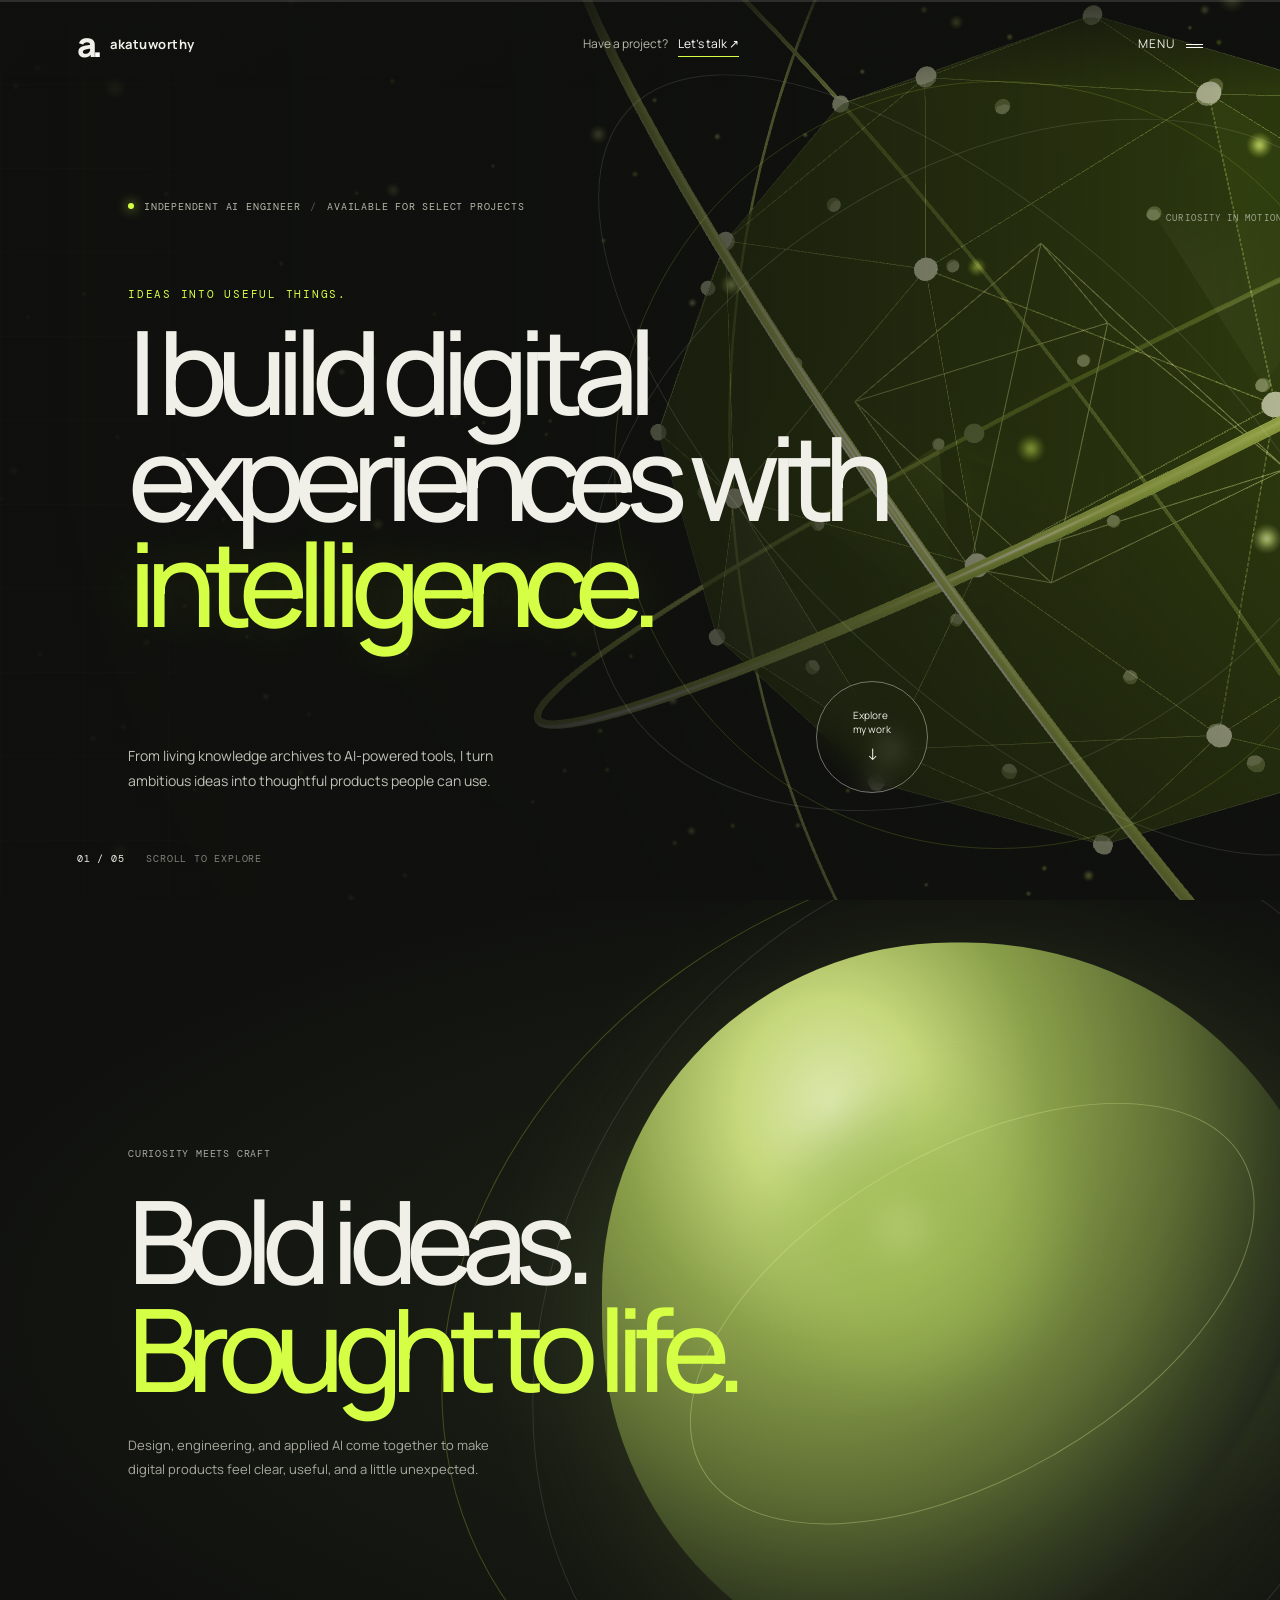
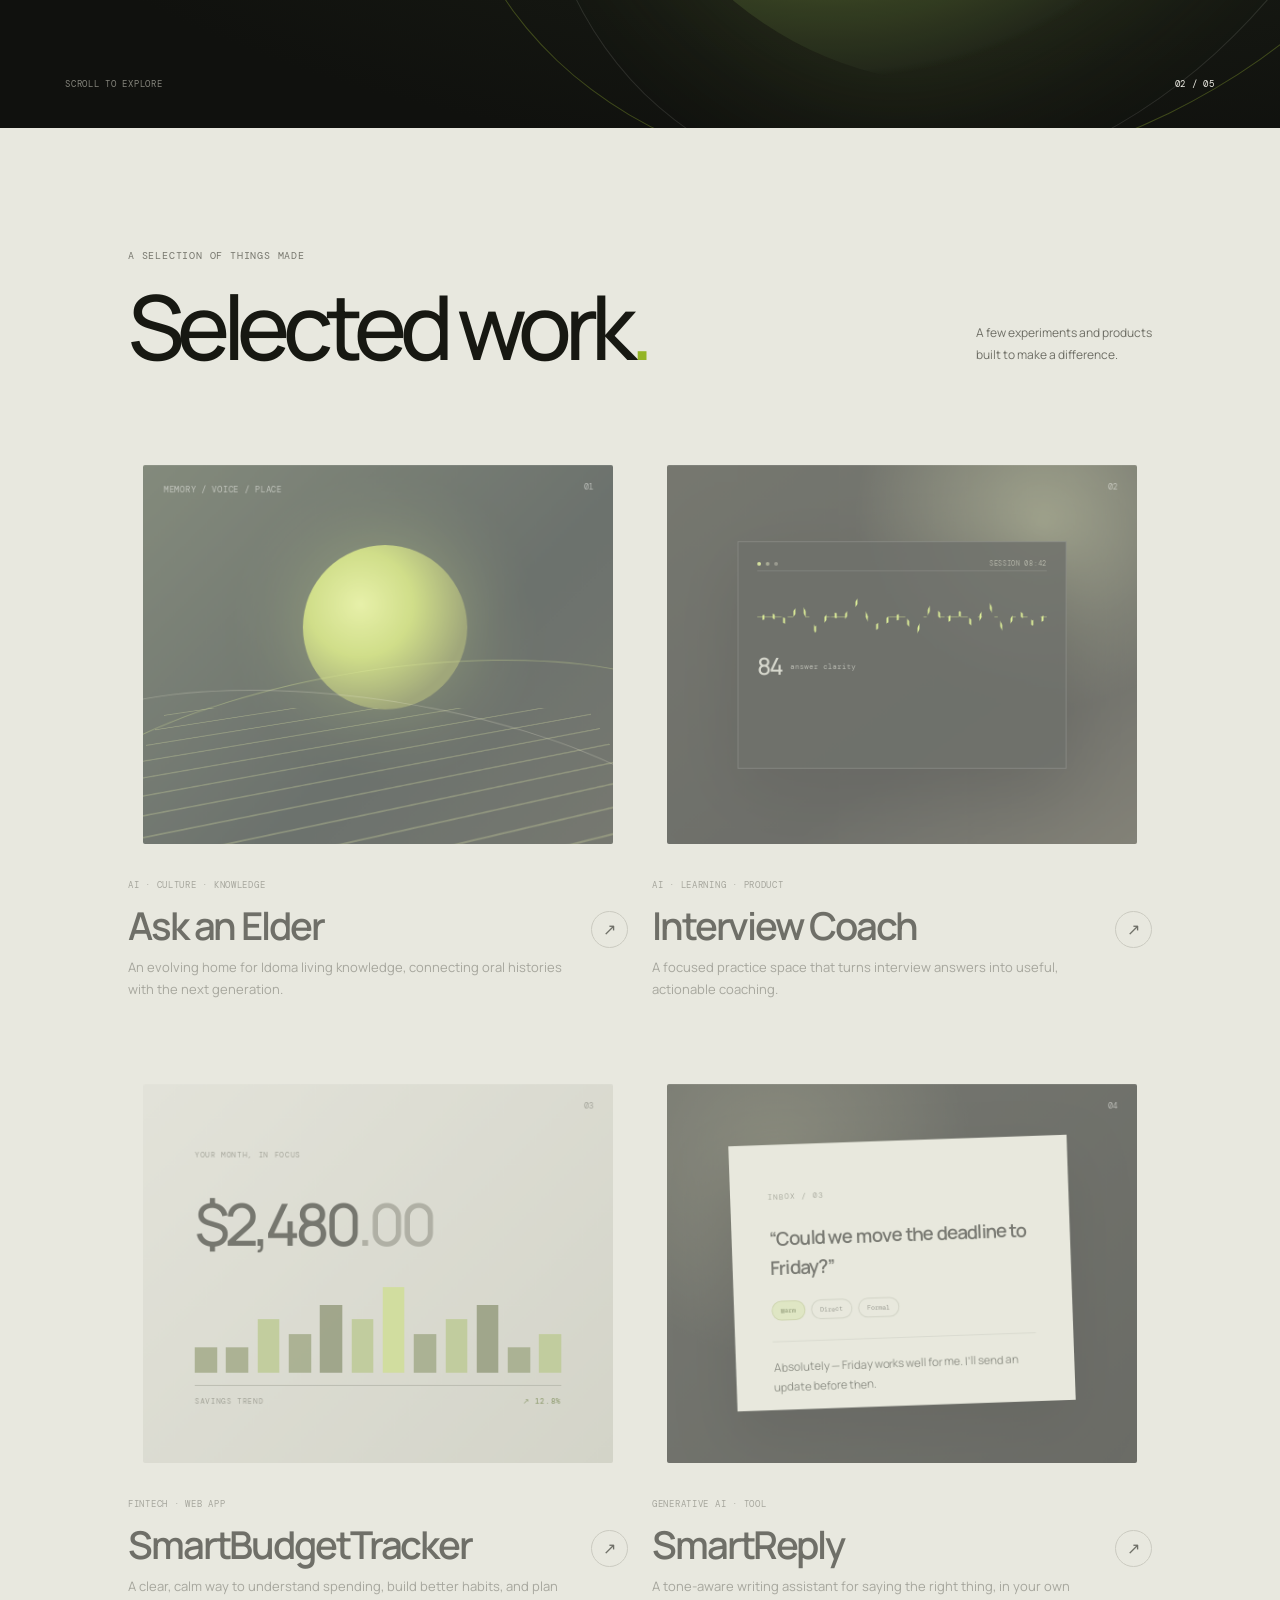
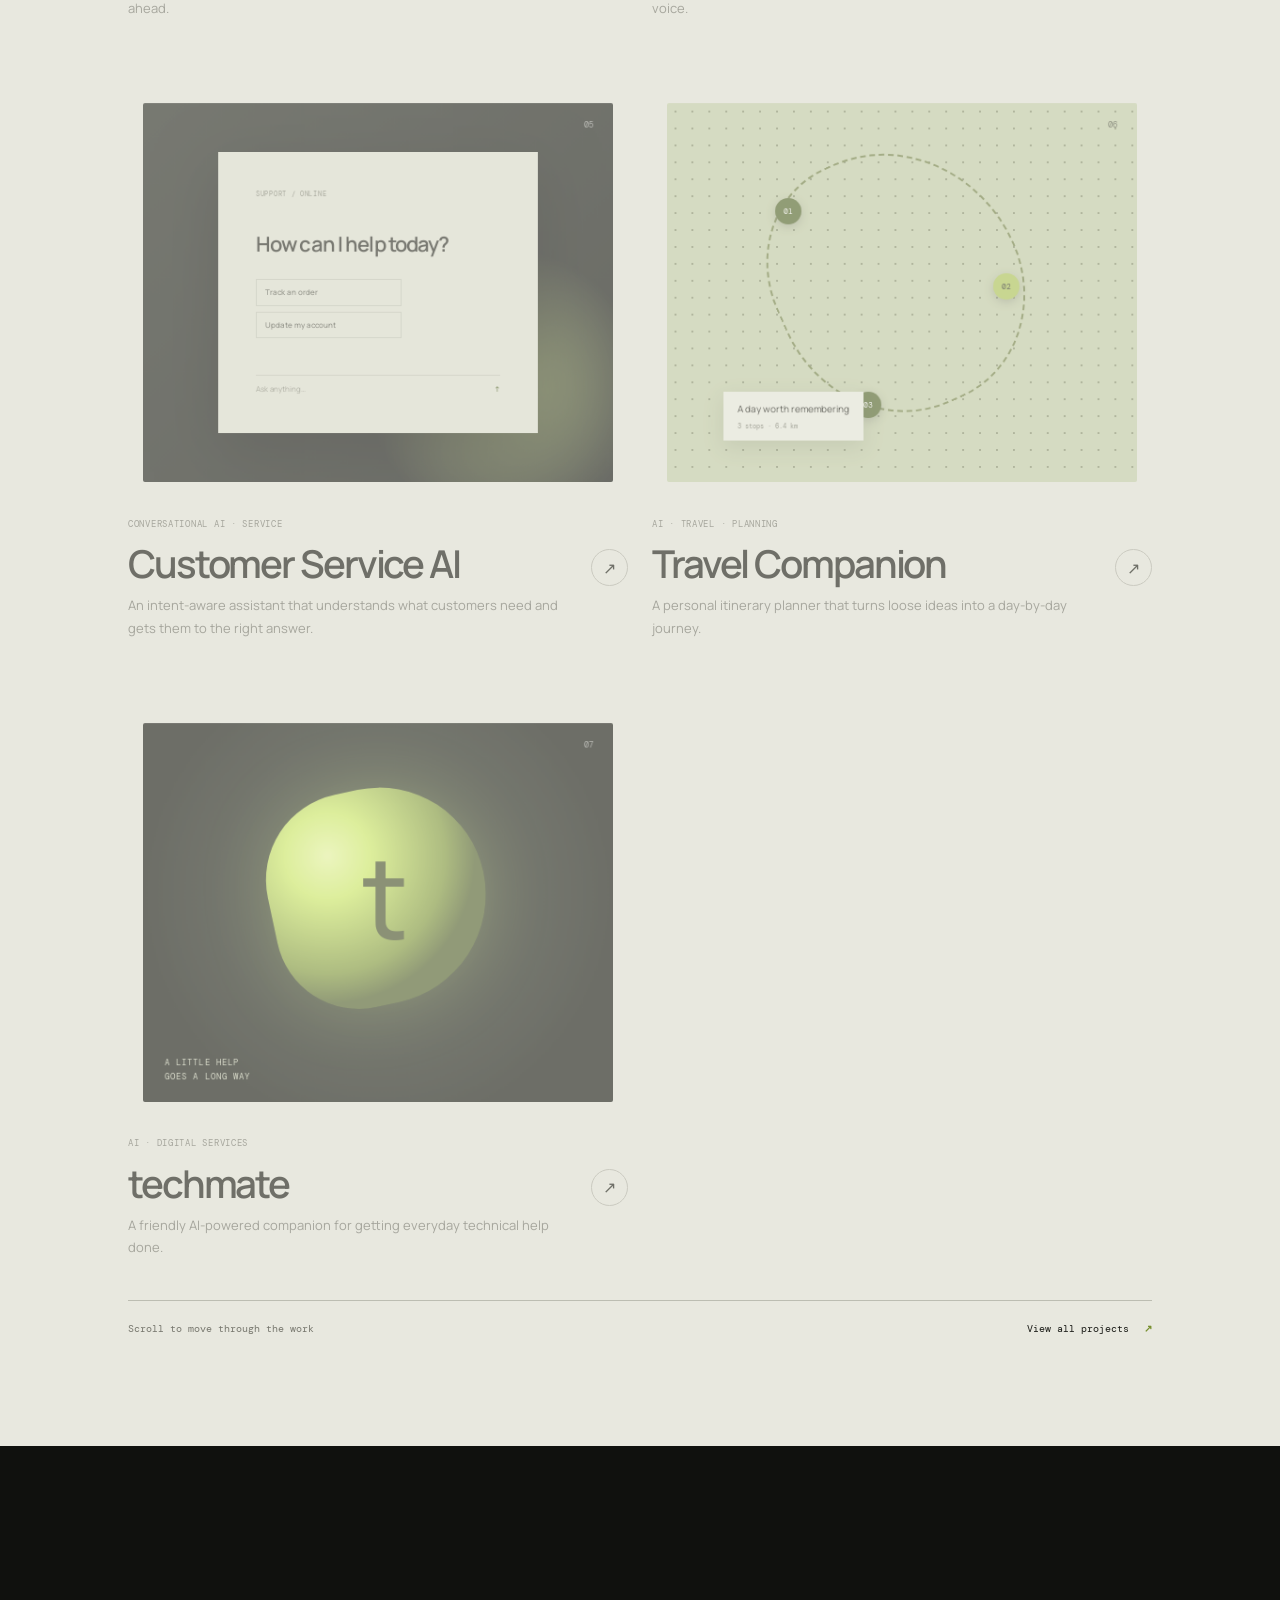
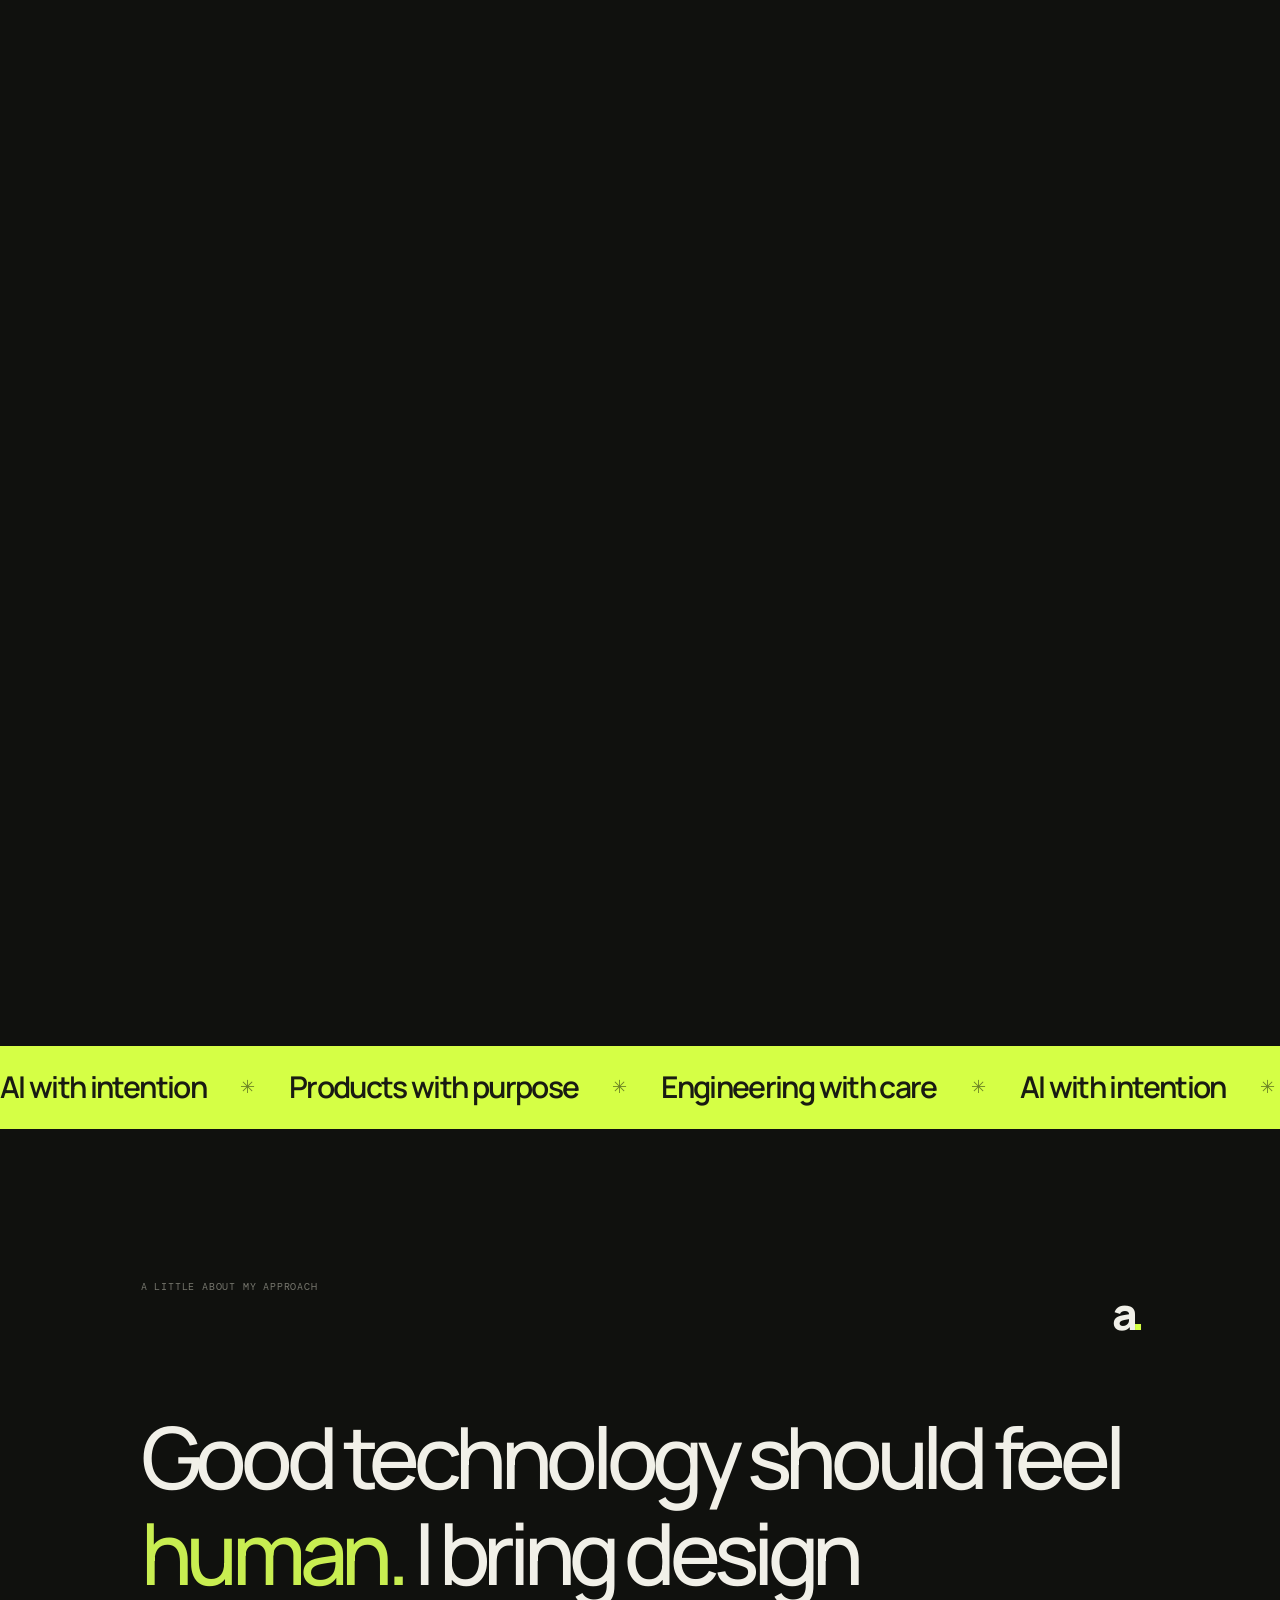
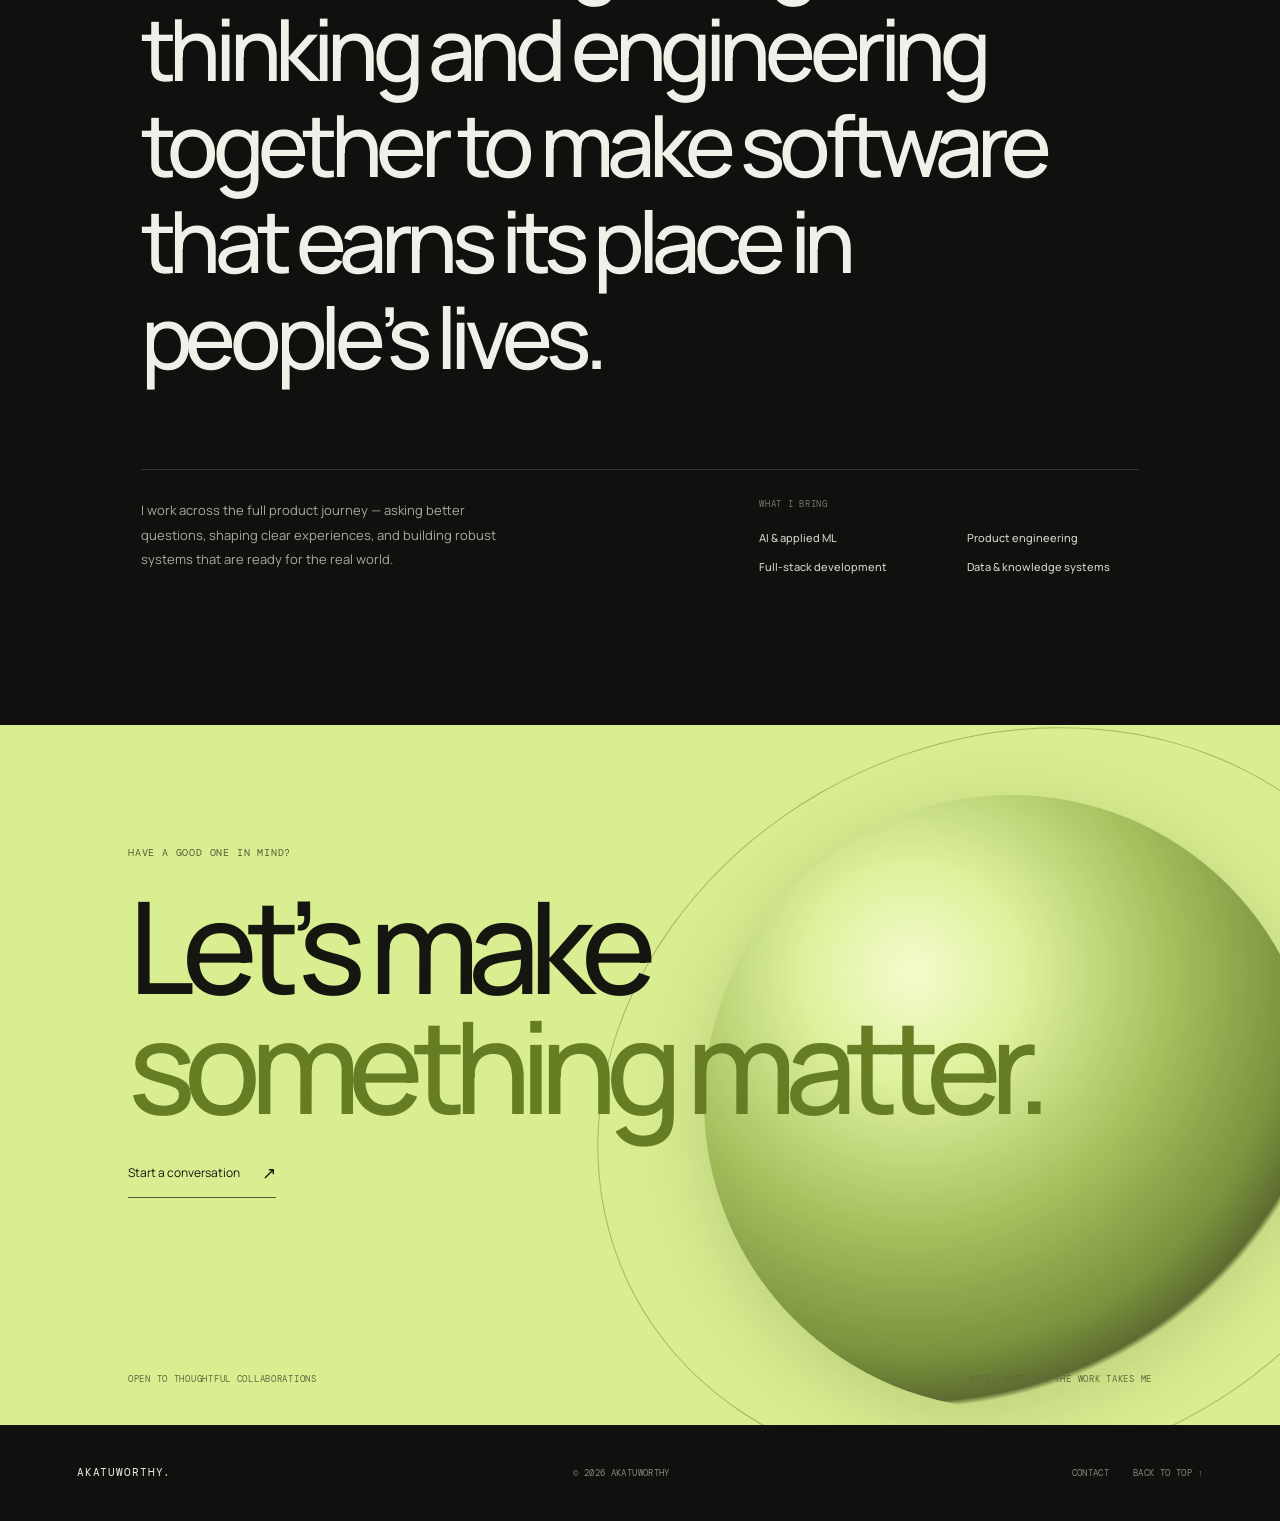
==== commit ac15e037: "Apply redesigned homepage visual system" ====
--- a/index.html
+++ b/index.html
@@ -12,6 +12,7 @@
   <link href="https://fonts.googleapis.com/css2?family=DM+Mono:wght@400;500&family=Manrope:wght@400;500;600;700;800&display=swap" rel="stylesheet" />
   <link rel="stylesheet" href="styles.css" />
   <link rel="stylesheet" href="pages.css" />
+  <link rel="stylesheet" href="redesign.css" />
 </head>
 <body>
   <div class="page-curtain" aria-hidden="true"></div>
--- a/redesign.css
+++ b/redesign.css
@@ -0,0 +1,185 @@
+/* Lusion-inspired visual system — original implementation, no copied assets */
+:root {
+  --bg: #10110e;
+  --paper: #f1f0e8;
+  --muted: #a3a497;
+  --acid: #d5ff45;
+  --line: rgba(241,240,232,.16);
+  --ease: cubic-bezier(.2,.75,.25,1);
+}
+html { background: var(--bg); }
+body { background: var(--bg); color: var(--paper); }
+.canvas-container { opacity: .92; }
+.canvas-overlay {
+  background:
+    linear-gradient(90deg, rgba(16,17,14,.96) 0%, rgba(16,17,14,.82) 42%, rgba(16,17,14,.16) 100%),
+    linear-gradient(0deg, rgba(16,17,14,.42), transparent 45%);
+  mix-blend-mode: normal;
+}
+.site-header {
+  height: 88px;
+  padding-inline: 6vw;
+  background: linear-gradient(180deg,rgba(16,17,14,.72),transparent);
+  mix-blend-mode: normal;
+  color: var(--paper);
+}
+.brand-symbol { font-size: 34px; }
+.brand-name { letter-spacing: .04em; }
+.header-mail { color: #b9baad; }
+.header-mail span { border-color: var(--acid); }
+.menu-button { letter-spacing: .08em; text-transform: uppercase; }
+.hero {
+  min-height: max(760px,100svh);
+  height: auto;
+  max-height: none;
+  padding: 170px 10vw 78px;
+  isolation: isolate;
+}
+.hero:before {
+  content: "";
+  position: absolute;
+  inset: 0;
+  z-index: -1;
+  pointer-events: none;
+  opacity: .19;
+  background-image: linear-gradient(rgba(241,240,232,.08) 1px,transparent 1px),linear-gradient(90deg,rgba(241,240,232,.08) 1px,transparent 1px);
+  background-size: 84px 84px;
+  mask-image: linear-gradient(90deg,black,transparent 82%);
+}
+.hero-kicker { margin-bottom: clamp(42px,8vh,82px); color: #b7b8aa; }
+.hero-overline { font-size: 11px; letter-spacing: .16em; }
+.hero h1 {
+  max-width: 1100px;
+  font-size: clamp(62px,9.1vw,142px);
+  line-height: .91;
+  letter-spacing: -.095em;
+  font-weight: 500;
+  text-wrap: balance;
+}
+.hero h1 em {
+  color: var(--acid);
+  text-shadow: 0 0 54px rgba(213,255,69,.12);
+}
+.hero-bottom {
+  max-width: 800px;
+  margin-top: clamp(30px,5vh,54px);
+  gap: 42px;
+}
+.hero-description { max-width: 410px; color: #c0c1b6; font-size: 14px; }
+.circle-link {
+  width: 112px; height: 112px;
+  border-color: rgba(241,240,232,.42);
+  backdrop-filter: blur(12px);
+}
+.circle-link:hover { box-shadow: 0 0 36px rgba(213,255,69,.2); }
+.hero-index { left: 6vw; bottom: 34px; }
+.hero-orbit {
+  width: min(60vw,820px);
+  right: -8%;
+  top: 9%;
+  border-color: rgba(213,255,69,.16);
+}
+.hero-orbit:before,.hero-orbit:after { border-color: rgba(241,240,232,.12); }
+.orbit-label { color: rgba(241,240,232,.58); }
+.interlude {
+  min-height: 92svh;
+  height: auto;
+  padding: 15vh 10vw;
+  background: radial-gradient(ellipse at 76% 50%,#2b3520 0%,#171a13 40%,#10110e 78%);
+}
+.interlude h2 { font-size: clamp(64px,9vw,138px); letter-spacing: -.1em; }
+.interlude-orb { width: min(58vw,790px); opacity: .9; }
+.work {
+  height: auto;
+  min-height: 0;
+  display: block;
+  overflow: hidden;
+  padding: 120px 10vw 110px;
+  background: #e8e8df;
+  color: #171812;
+}
+.work .section-heading { margin-bottom: 52px; }
+.section-heading h2 { font-size: clamp(48px,7vw,96px); }
+.work-rail { overflow: visible; }
+.work-grid {
+  display: grid;
+  width: 100%;
+  height: auto;
+  grid-template-columns: repeat(2,minmax(0,1fr));
+  gap: 72px 24px;
+}
+.work-grid .project {
+  flex: initial;
+  height: auto;
+  min-width: 0;
+  display: block;
+}
+.work-grid .project-link { height: auto; display: block; }
+.work-grid .project-art {
+  width: 100%;
+  min-height: 0;
+  aspect-ratio: 1.24;
+  flex: initial;
+  border-radius: 2px;
+  transition: transform .75s var(--ease), filter .75s var(--ease);
+}
+.work-grid .project:hover .project-art { transform: translateY(-5px); filter: saturate(1.08); }
+.project-meta { margin-top: 18px; }
+.project h3 { font-size: clamp(24px,3vw,39px); }
+.project-summary { max-width: 440px; font-size: 13px; }
+.project-arrow { transition: transform .35s var(--ease),background .25s,color .25s; }
+.project:hover .project-arrow { transform: rotate(45deg); }
+.work .work-footer { margin-top: 72px; padding-top: 20px; }
+.marquee { padding-block: 18px; }
+.marquee-track { animation-duration: 34s; }
+.about { padding-top: 150px; padding-bottom: 150px; }
+.about-statement { max-width: 1120px; font-size: clamp(42px,6.7vw,88px); }
+.contact {
+  min-height: 700px;
+  padding: 120px 10vw 38px;
+  background: #d9ed91;
+}
+.contact h2 { font-size: clamp(66px,10vw,144px); }
+.site-footer { padding-inline: 6vw; }
+.reveal { transition-duration: 1s; }
+:focus-visible { outline: 2px solid var(--acid); outline-offset: 5px; }
+@media (max-width: 760px) {
+  .site-header { height: 74px; padding-inline: 7vw; }
+  .hero { min-height: 820px; padding: 150px 8vw 90px; }
+  .hero-kicker { max-width: 290px; line-height: 1.8; margin-bottom: 48px; }
+  .hero h1 { font-size: clamp(54px,12.8vw,88px); line-height: .96; letter-spacing: -.085em; }
+  .hero-bottom { flex-direction: column; align-items: flex-start; gap: 24px; }
+  .hero-description { max-width: 310px; font-size: 13px; }
+  .circle-link { width: 86px; height: 86px; align-self: flex-end; margin-top: -12px; }
+  .hero-orbit { width: 105vw; right: -56%; top: 26%; opacity: .55; }
+  .hero-index { left: 8vw; bottom: 28px; }
+  .interlude { min-height: 790px; padding: 120px 8vw 100px; }
+  .interlude-copy { margin-top: 8vh; }
+  .interlude h2 { font-size: clamp(58px,12.4vw,90px); }
+  .interlude-orb { width: 110vw; right: -52%; top: 68%; opacity: .5; }
+  .work { display: block; padding: 88px 8vw 82px; }
+  .work .section-heading { margin-bottom: 38px; }
+  .work-grid { display: grid; width: 100%; height: auto; grid-template-columns: 1fr; gap: 48px; }
+  .work-grid .project { display: block; height: auto; }
+  .work-grid .project-art { aspect-ratio: 1.12; }
+  .work .work-footer { margin-top: 48px; }
+  .about { padding-top: 100px; padding-bottom: 100px; }
+  .about-statement { margin: 42px 0 55px; font-size: clamp(38px,9.2vw,62px); }
+  .about-bottom { flex-direction: column; }
+  .expertise { min-width: 0; }
+  .contact { min-height: 620px; padding: 90px 8vw 28px; }
+  .contact h2 { font-size: clamp(58px,12vw,92px); }
+  .contact-orb { width: 100vw; right: -48%; top: 28%; opacity: .48; }
+  .site-footer { height: auto; min-height: 110px; padding: 24px 8vw; flex-wrap: wrap; gap: 16px; }
+  .site-footer>div { width: 100%; justify-content: space-between; }
+}
+@media (max-width: 390px) {
+  .hero { min-height: 760px; }
+  .hero h1 { font-size: 52px; }
+  .hero-kicker { font-size: 8px; }
+  .project h3 { font-size: 25px; }
+}
+@media (prefers-reduced-motion: reduce) {
+  .marquee-track { animation: none; }
+  .reveal { opacity: 1; transform: none; }
+}
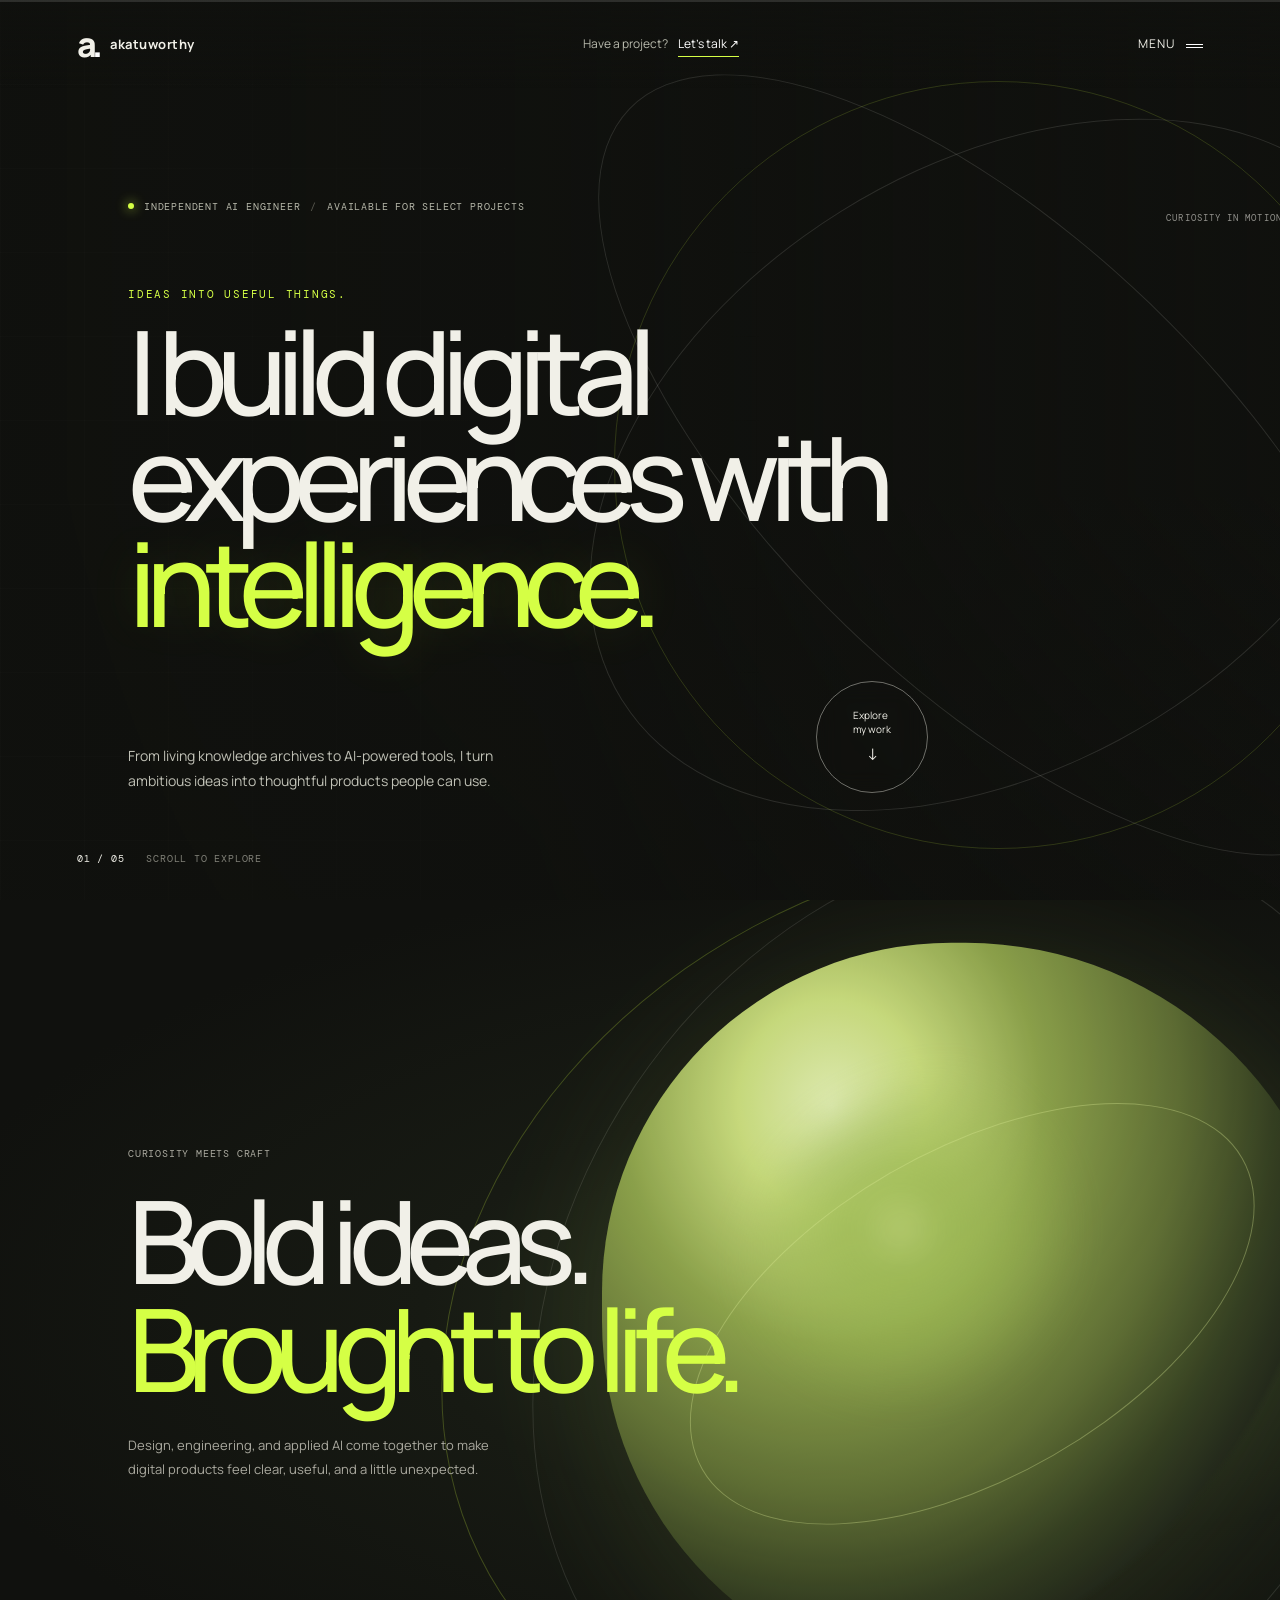
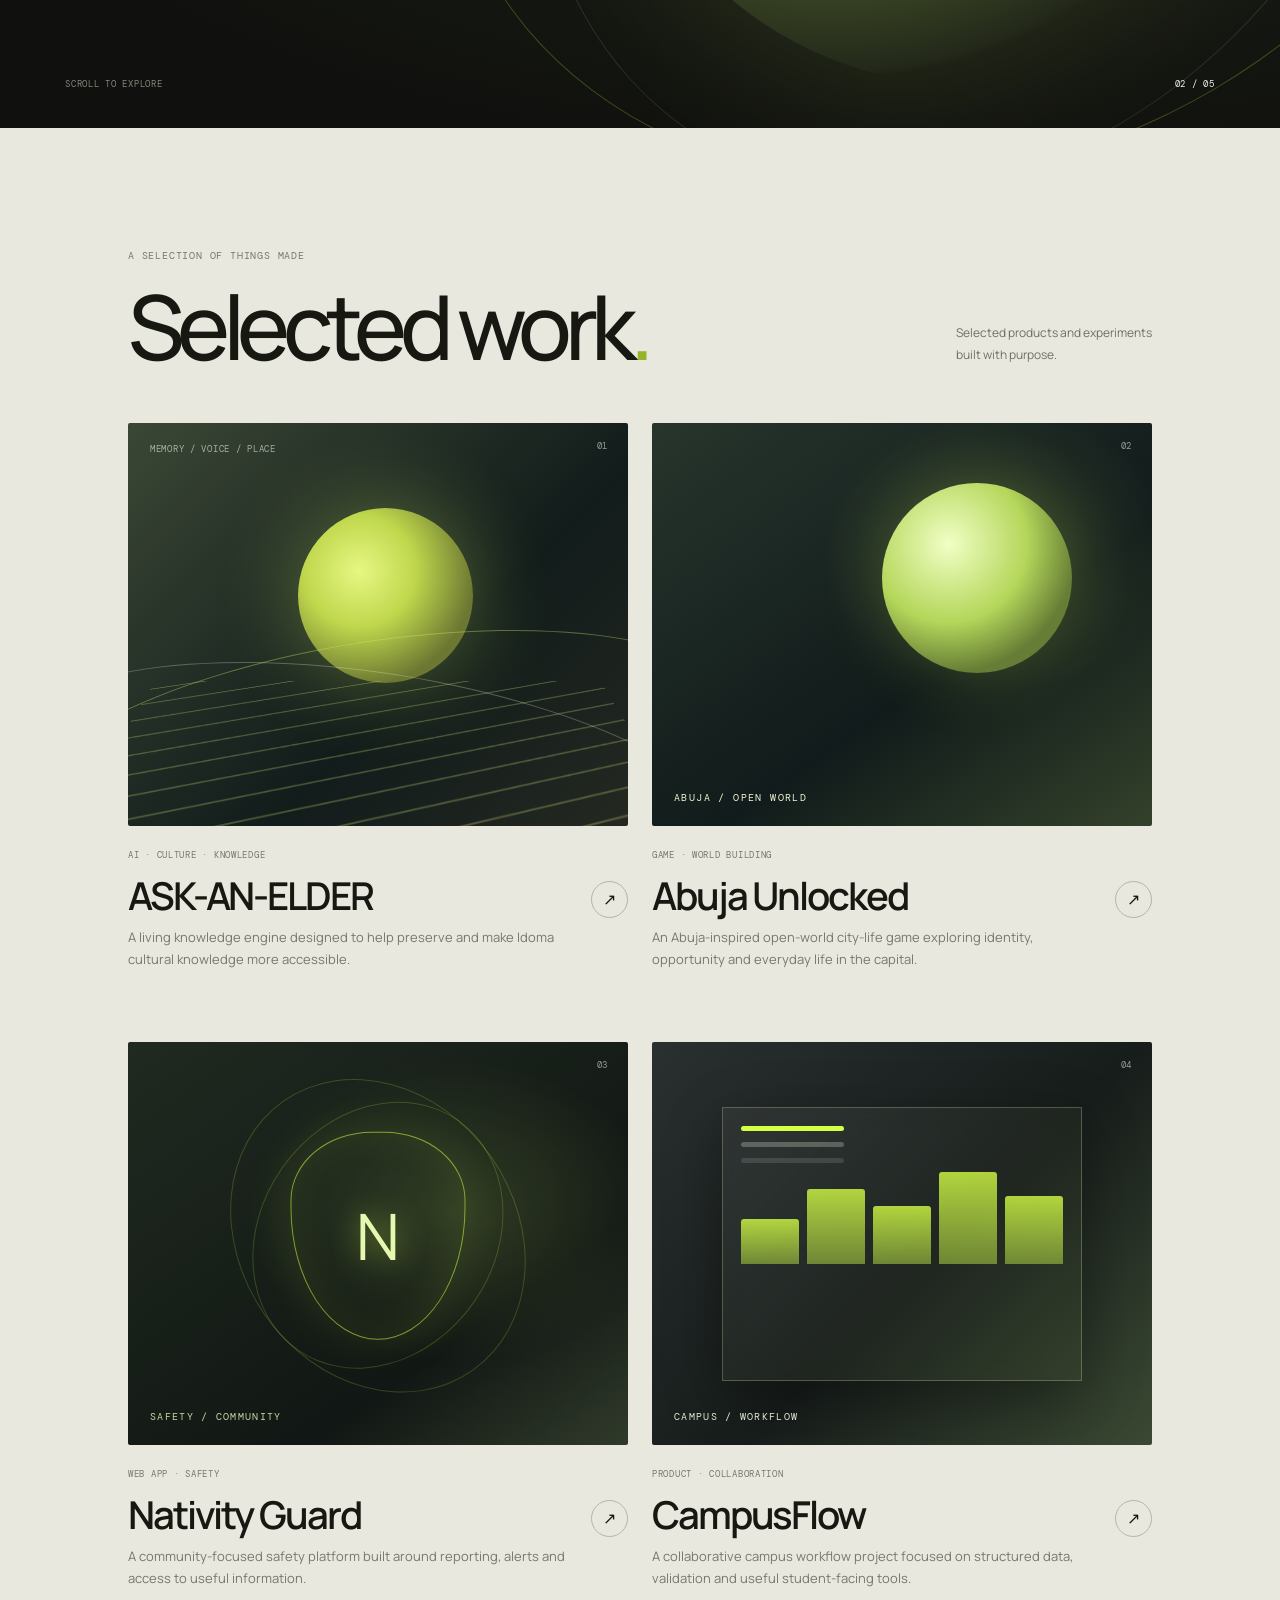
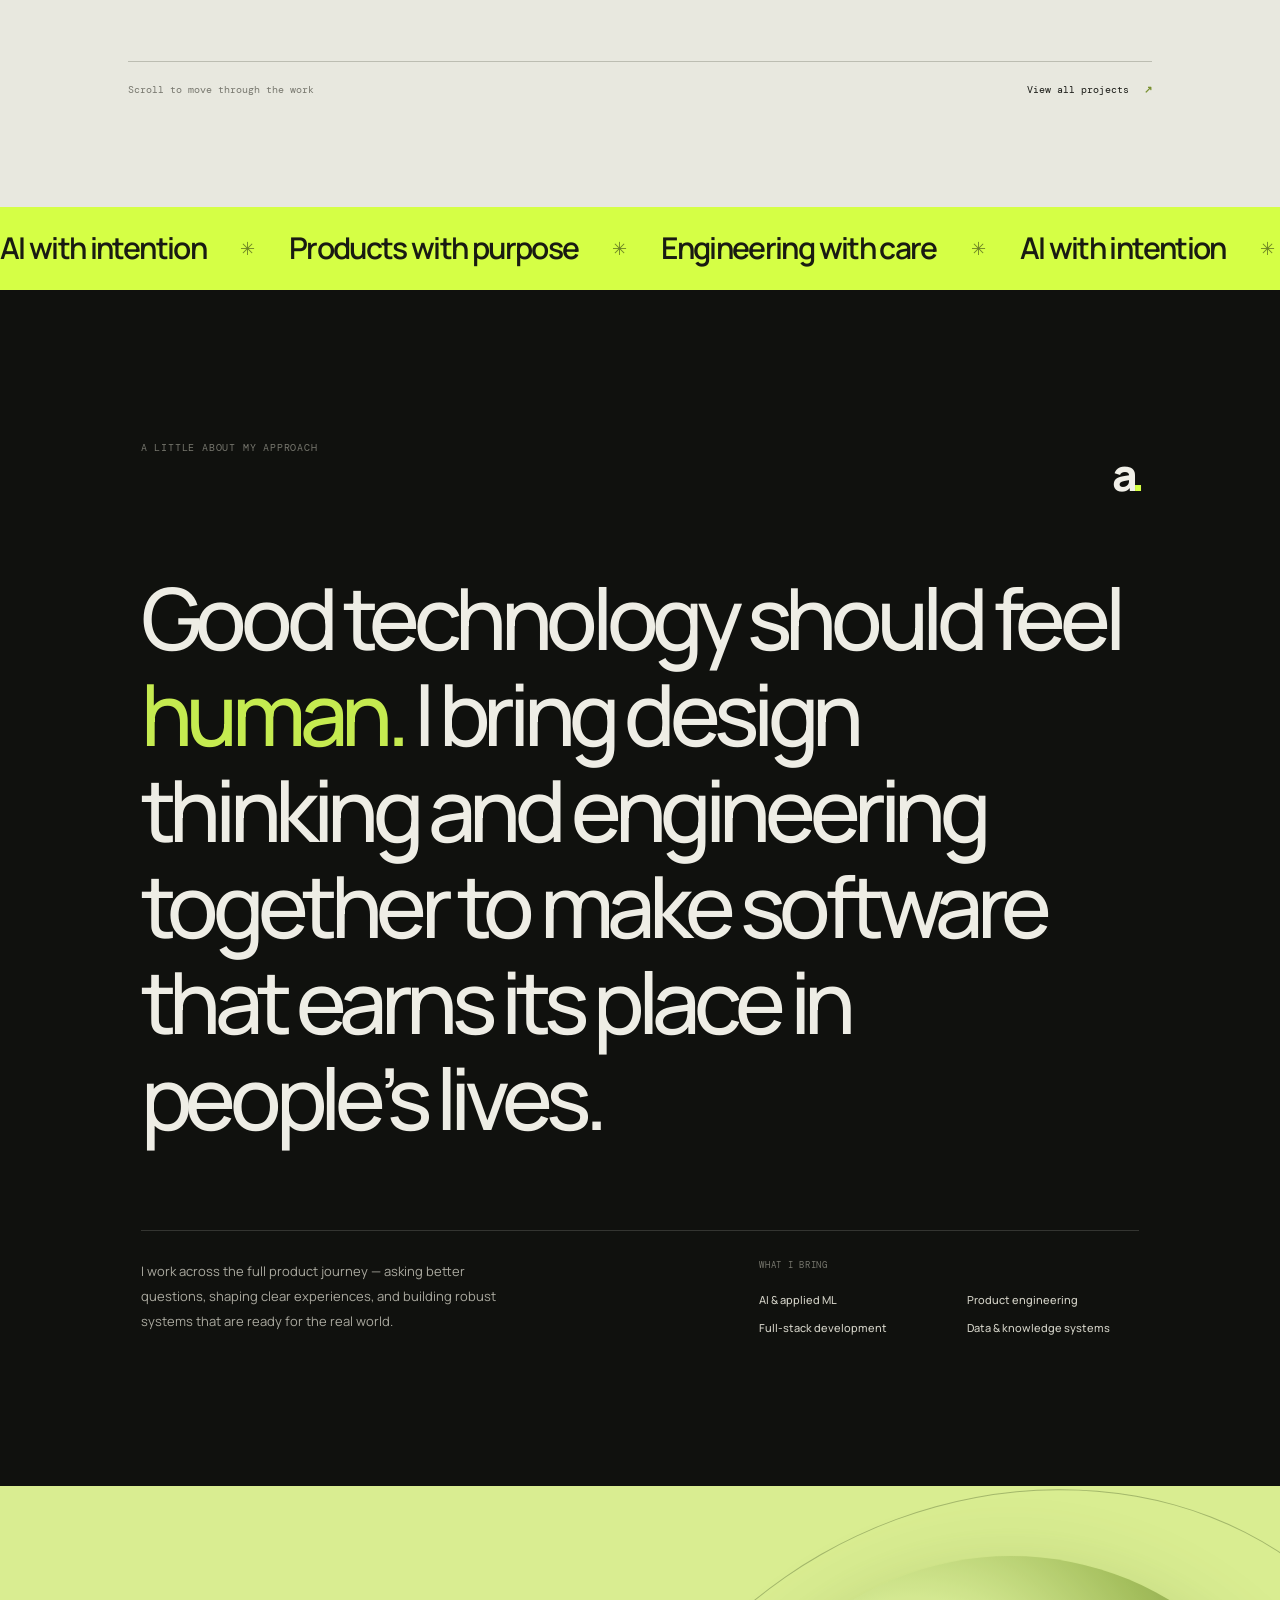
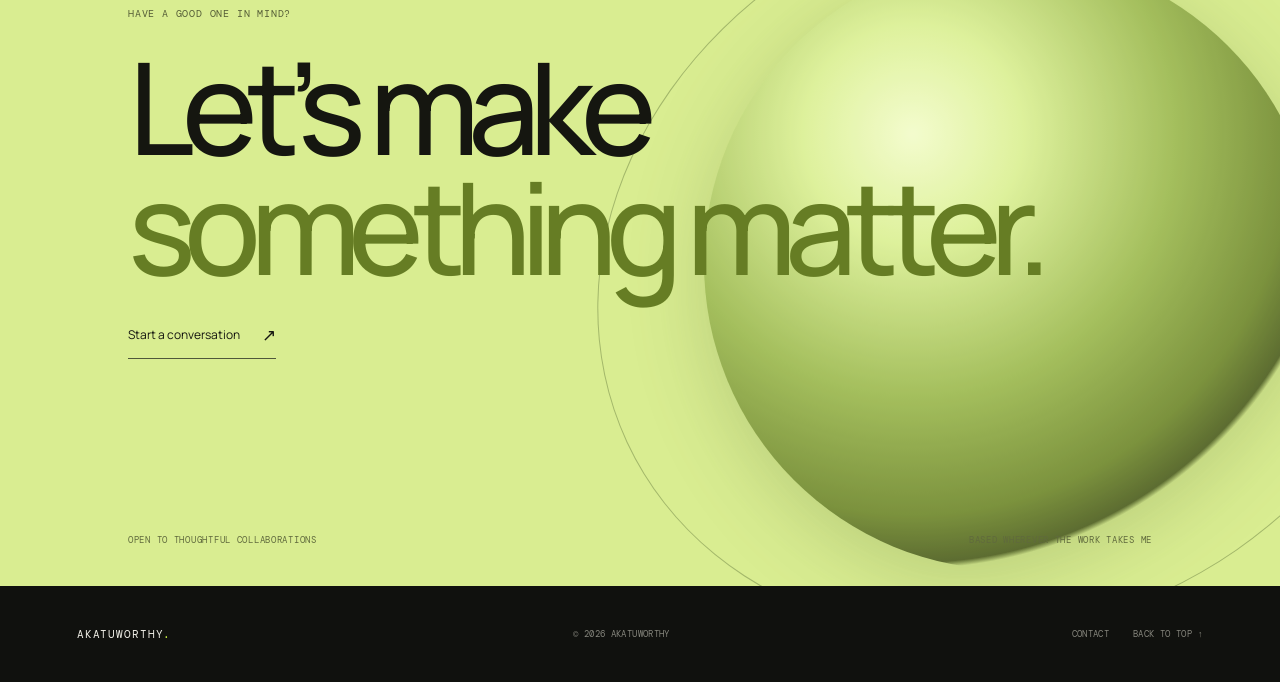
==== commit 521d4d9a: "Show verified projects on homepage" ====
--- a/index.html
+++ b/index.html
@@ -13,6 +13,7 @@
   <link rel="stylesheet" href="styles.css" />
   <link rel="stylesheet" href="pages.css" />
   <link rel="stylesheet" href="redesign.css" />
+  <link rel="stylesheet" href="projects-redesign.css" />
 </head>
 <body>
   <div class="page-curtain" aria-hidden="true"></div>
@@ -65,58 +66,37 @@
     </section>
 
     <section class="work section-wrap" id="work">
-      <div class="section-heading"><div><p class="eyebrow">A selection of things made</p><h2>Selected work<span class="accent-dot">.</span></h2></div><p class="section-note">A few experiments and products<br />built to make a difference.</p></div>
+      <div class="section-heading"><div><p class="eyebrow">A selection of things made</p><h2>Selected work<span class="accent-dot">.</span></h2></div><p class="section-note">Selected products and experiments<br />built with purpose.</p></div>
       <div class="work-rail">
       <div class="work-grid">
-        <article class="project project-large reveal">
-          <a class="project-link" href="mailto:akatuworthy@gmail.com?subject=Ask%20an%20Elder" aria-label="Ask an Elder project details">
-            <div class="project-art art-elder"><div class="elder-sun"></div><div class="elder-lines"></div><div class="elder-wave wave-one"></div><div class="elder-wave wave-two"></div><span class="art-caption">MEMORY / VOICE / PLACE</span><span class="art-index">01</span></div>
-            <div class="project-meta"><div><span class="project-type">AI · CULTURE · KNOWLEDGE</span><h3>Ask an Elder</h3></div><span class="project-arrow">↗</span></div>
-            <p class="project-summary">An evolving home for Idoma living knowledge, connecting oral histories with the next generation.</p>
-          </a>
-        </article>
-        <article class="project reveal">
-          <a class="project-link" href="mailto:akatuworthy@gmail.com?subject=AI%20Interview%20Coach" aria-label="AI Interview Coach project details">
-            <div class="project-art art-coach"><div class="coach-window"><div class="coach-top"><i></i><i></i><i></i><span>SESSION 08:42</span></div><div class="coach-wave"></div><div class="coach-score"><strong>84</strong><small>answer clarity</small></div></div><span class="art-index">02</span></div>
-            <div class="project-meta"><div><span class="project-type">AI · LEARNING · PRODUCT</span><h3>Interview Coach</h3></div><span class="project-arrow">↗</span></div>
-            <p class="project-summary">A focused practice space that turns interview answers into useful, actionable coaching.</p>
-          </a>
-        </article>
-        <article class="project reveal">
-          <a class="project-link" href="mailto:akatuworthy@gmail.com?subject=SmartBudgetTracker" aria-label="SmartBudgetTracker project details">
-            <div class="project-art art-budget"><span class="budget-label">YOUR MONTH, IN FOCUS</span><div class="budget-total">$2,480<span>.00</span></div><div class="budget-chart"><i></i><i></i><i></i><i></i><i></i><i></i><i></i><i></i><i></i><i></i><i></i><i></i></div><span class="budget-foot">SAVINGS TREND <b>↗ 12.8%</b></span><span class="art-index">03</span></div>
-            <div class="project-meta"><div><span class="project-type">FINTECH · WEB APP</span><h3>SmartBudgetTracker</h3></div><span class="project-arrow">↗</span></div>
-            <p class="project-summary">A clear, calm way to understand spending, build better habits, and plan ahead.</p>
-          </a>
-        </article>
-        <article class="project project-large reveal">
-          <a class="project-link" href="mailto:akatuworthy@gmail.com?subject=SmartReply" aria-label="SmartReply project details">
-            <div class="project-art art-reply"><div class="reply-card"><span>INBOX / 03</span><p>“Could we move the deadline to Friday?”</p><div class="reply-options"><b>Warm</b><b>Direct</b><b>Formal</b></div><div class="reply-output">Absolutely — Friday works well for me. I’ll send an update before then.</div></div><span class="art-index">04</span></div>
-            <div class="project-meta"><div><span class="project-type">GENERATIVE AI · TOOL</span><h3>SmartReply</h3></div><span class="project-arrow">↗</span></div>
-            <p class="project-summary">A tone-aware writing assistant for saying the right thing, in your own voice.</p>
-          </a>
-        </article>
-        <article class="project reveal">
-          <a class="project-link" href="mailto:akatuworthy@gmail.com?subject=AI%20Customer%20Service%20Assistant" aria-label="AI Customer Service Assistant project details">
-            <div class="project-art art-support"><div class="support-chat"><span>SUPPORT / ONLINE</span><p>How can I help today?</p><b>Track an order</b><b>Update my account</b><i>Ask anything… <strong>↑</strong></i></div><span class="art-index">05</span></div>
-            <div class="project-meta"><div><span class="project-type">CONVERSATIONAL AI · SERVICE</span><h3>Customer Service AI</h3></div><span class="project-arrow">↗</span></div>
-            <p class="project-summary">An intent-aware assistant that understands what customers need and gets them to the right answer.</p>
-          </a>
-        </article>
-        <article class="project reveal">
-          <a class="project-link" href="mailto:akatuworthy@gmail.com?subject=AI%20Travel%20Companion" aria-label="AI Travel Companion project details">
-            <div class="project-art art-travel"><div class="travel-route"></div><span class="travel-pin pin-a">01</span><span class="travel-pin pin-b">02</span><span class="travel-pin pin-c">03</span><span class="travel-card">A day worth remembering<small>3 stops · 6.4 km</small></span><span class="art-index">06</span></div>
-            <div class="project-meta"><div><span class="project-type">AI · TRAVEL · PLANNING</span><h3>Travel Companion</h3></div><span class="project-arrow">↗</span></div>
-            <p class="project-summary">A personal itinerary planner that turns loose ideas into a day-by-day journey.</p>
-          </a>
-        </article>
-        <article class="project reveal">
-          <a class="project-link" href="mailto:akatuworthy@gmail.com?subject=techmate" aria-label="techmate project details">
-            <div class="project-art art-techmate"><div class="tech-orb"><span>t</span></div><div class="techmate-caption">A LITTLE HELP<br />GOES A LONG WAY</div><span class="art-index">07</span></div>
-            <div class="project-meta"><div><span class="project-type">AI · DIGITAL SERVICES</span><h3>techmate</h3></div><span class="project-arrow">↗</span></div>
-            <p class="project-summary">A friendly AI-powered companion for getting everyday technical help done.</p>
-          </a>
-        </article>
+<article class="project project-large reveal">
+  <a class="project-link" href="https://github.com/akatuworthy-eng/ASK-AN-ELDER" target="_blank" rel="noopener noreferrer" aria-label="View ASK-AN-ELDER repository">
+    <div class="project-art art-elder"><div class="elder-sun"></div><div class="elder-lines"></div><div class="elder-wave wave-one"></div><div class="elder-wave wave-two"></div><span class="art-caption">MEMORY / VOICE / PLACE</span><span class="art-index">01</span></div>
+    <div class="project-meta"><div><span class="project-type">AI · CULTURE · KNOWLEDGE</span><h3>ASK-AN-ELDER</h3></div><span class="project-arrow">↗</span></div>
+    <p class="project-summary">A living knowledge engine designed to help preserve and make Idoma cultural knowledge more accessible.</p>
+  </a>
+</article>
+<article class="project reveal">
+  <a class="project-link" href="https://github.com/akatuworthy-eng/Abuja-life" target="_blank" rel="noopener noreferrer" aria-label="View Abuja Unlocked repository">
+    <div class="project-art art-abuja"><div class="abuja-grid"></div><div class="abuja-sun"></div><span class="abuja-label">ABUJA / OPEN WORLD</span><span class="art-index">02</span></div>
+    <div class="project-meta"><div><span class="project-type">GAME · WORLD BUILDING</span><h3>Abuja Unlocked</h3></div><span class="project-arrow">↗</span></div>
+    <p class="project-summary">An Abuja-inspired open-world city-life game exploring identity, opportunity and everyday life in the capital.</p>
+  </a>
+</article>
+<article class="project reveal">
+  <a class="project-link" href="https://github.com/asobuilds/nativity-guard" target="_blank" rel="noopener noreferrer" aria-label="View Nativity Guard repository">
+    <div class="project-art art-nativity"><div class="nativity-shield">N</div><span class="nativity-label">SAFETY / COMMUNITY</span><span class="art-index">03</span></div>
+    <div class="project-meta"><div><span class="project-type">WEB APP · SAFETY</span><h3>Nativity Guard</h3></div><span class="project-arrow">↗</span></div>
+    <p class="project-summary">A community-focused safety platform built around reporting, alerts and access to useful information.</p>
+  </a>
+</article>
+<article class="project project-large reveal">
+  <a class="project-link" href="https://github.com/akatuworthy-eng/campusflownext" target="_blank" rel="noopener noreferrer" aria-label="View CampusFlow repository">
+    <div class="project-art art-campus"><div class="campus-window"><div class="campus-bars"><i></i><i></i><i></i><i></i><i></i></div></div><span class="campus-label">CAMPUS / WORKFLOW</span><span class="art-index">04</span></div>
+    <div class="project-meta"><div><span class="project-type">PRODUCT · COLLABORATION</span><h3>CampusFlow</h3></div><span class="project-arrow">↗</span></div>
+    <p class="project-summary">A collaborative campus workflow project focused on structured data, validation and useful student-facing tools.</p>
+  </a>
+</article>
       </div>
       </div>
       <div class="work-footer"><span>Scroll to move through the work</span><a href="work.html">View all projects <b>↗</b></a></div>
--- a/projects-redesign.css
+++ b/projects-redesign.css
@@ -0,0 +1,23 @@
+/* Original visual treatments for verified portfolio projects */
+.art-abuja {
+  background: radial-gradient(ellipse at 70% 32%,#d8f17b22,transparent 36%),linear-gradient(145deg,#27352c,#111b1b 60%,#34412a);
+}
+.abuja-grid {
+  position:absolute;inset:0;opacity:.45;
+  background:linear-gradient(90deg,transparent 49.8%,#d5ff4533 50%,transparent 50.2%),linear-gradient(0deg,transparent 49.8%,#d5ff4533 50%,transparent 50.2%);
+  background-size:48px 48px;transform:perspective(500px) rotateX(58deg) scale(1.6);transform-origin:bottom;
+}
+.abuja-sun {position:absolute;width:38%;aspect-ratio:1;border-radius:50%;right:16%;top:15%;background:radial-gradient(circle at 35% 32%,#f1ffc5,#b4d65a 44%,#657d35 72%);box-shadow:0 0 70px #d5ff4533}
+.abuja-label {position:absolute;left:22px;bottom:22px;font:10px var(--mono);letter-spacing:.14em;color:#eff4d2}
+.art-nativity {background:radial-gradient(ellipse at 65% 42%,#6a7e3d55,transparent 45%),linear-gradient(145deg,#202a20,#111714 70%,#303a2a)}
+.nativity-shield {position:absolute;left:50%;top:48%;width:35%;aspect-ratio:.84;transform:translate(-50%,-50%);border:1px solid #d5ff4590;border-radius:48% 48% 52% 52% / 34% 34% 66% 66%;display:grid;place-items:center;color:#e6f7b0;font-size:clamp(38px,5vw,68px);text-shadow:0 0 28px #d5ff4580;box-shadow:inset 0 0 40px #d5ff4518,0 0 50px #d5ff4518}
+.nativity-shield:before,.nativity-shield:after{content:"";position:absolute;inset:-18%;border:1px solid #d5ff4530;border-radius:50%;transform:rotate(35deg)}
+.nativity-shield:after{transform:rotate(-35deg);inset:-30%}
+.nativity-label {position:absolute;left:22px;bottom:22px;font:10px var(--mono);letter-spacing:.13em;color:#c7d5a2}
+.art-campus {background:linear-gradient(135deg,#2a3030,#171d1b 55%,#3b4933)}
+.campus-window {position:absolute;inset:16% 14%;border:1px solid #dce9b544;background:linear-gradient(135deg,#ffffff0d,#d5ff4508);backdrop-filter:blur(10px);padding:18px;box-shadow:0 18px 55px #0005}
+.campus-window:before {content:"";display:block;width:32%;height:5px;border-radius:5px;background:#d5ff45;margin-bottom:24px;box-shadow:0 16px 0 #e9eee144,0 32px 0 #e9eee122}
+.campus-bars {display:flex;align-items:flex-end;gap:8px;height:42%;margin-top:34px}
+.campus-bars i {display:block;flex:1;background:linear-gradient(0deg,#829e3a,#d5ff45);opacity:.8;border-radius:3px 3px 0 0}
+.campus-bars i:nth-child(1){height:45%}.campus-bars i:nth-child(2){height:75%}.campus-bars i:nth-child(3){height:58%}.campus-bars i:nth-child(4){height:92%}.campus-bars i:nth-child(5){height:68%}
+.campus-label {position:absolute;left:22px;bottom:22px;font:10px var(--mono);letter-spacing:.13em;color:#e4e9d5}
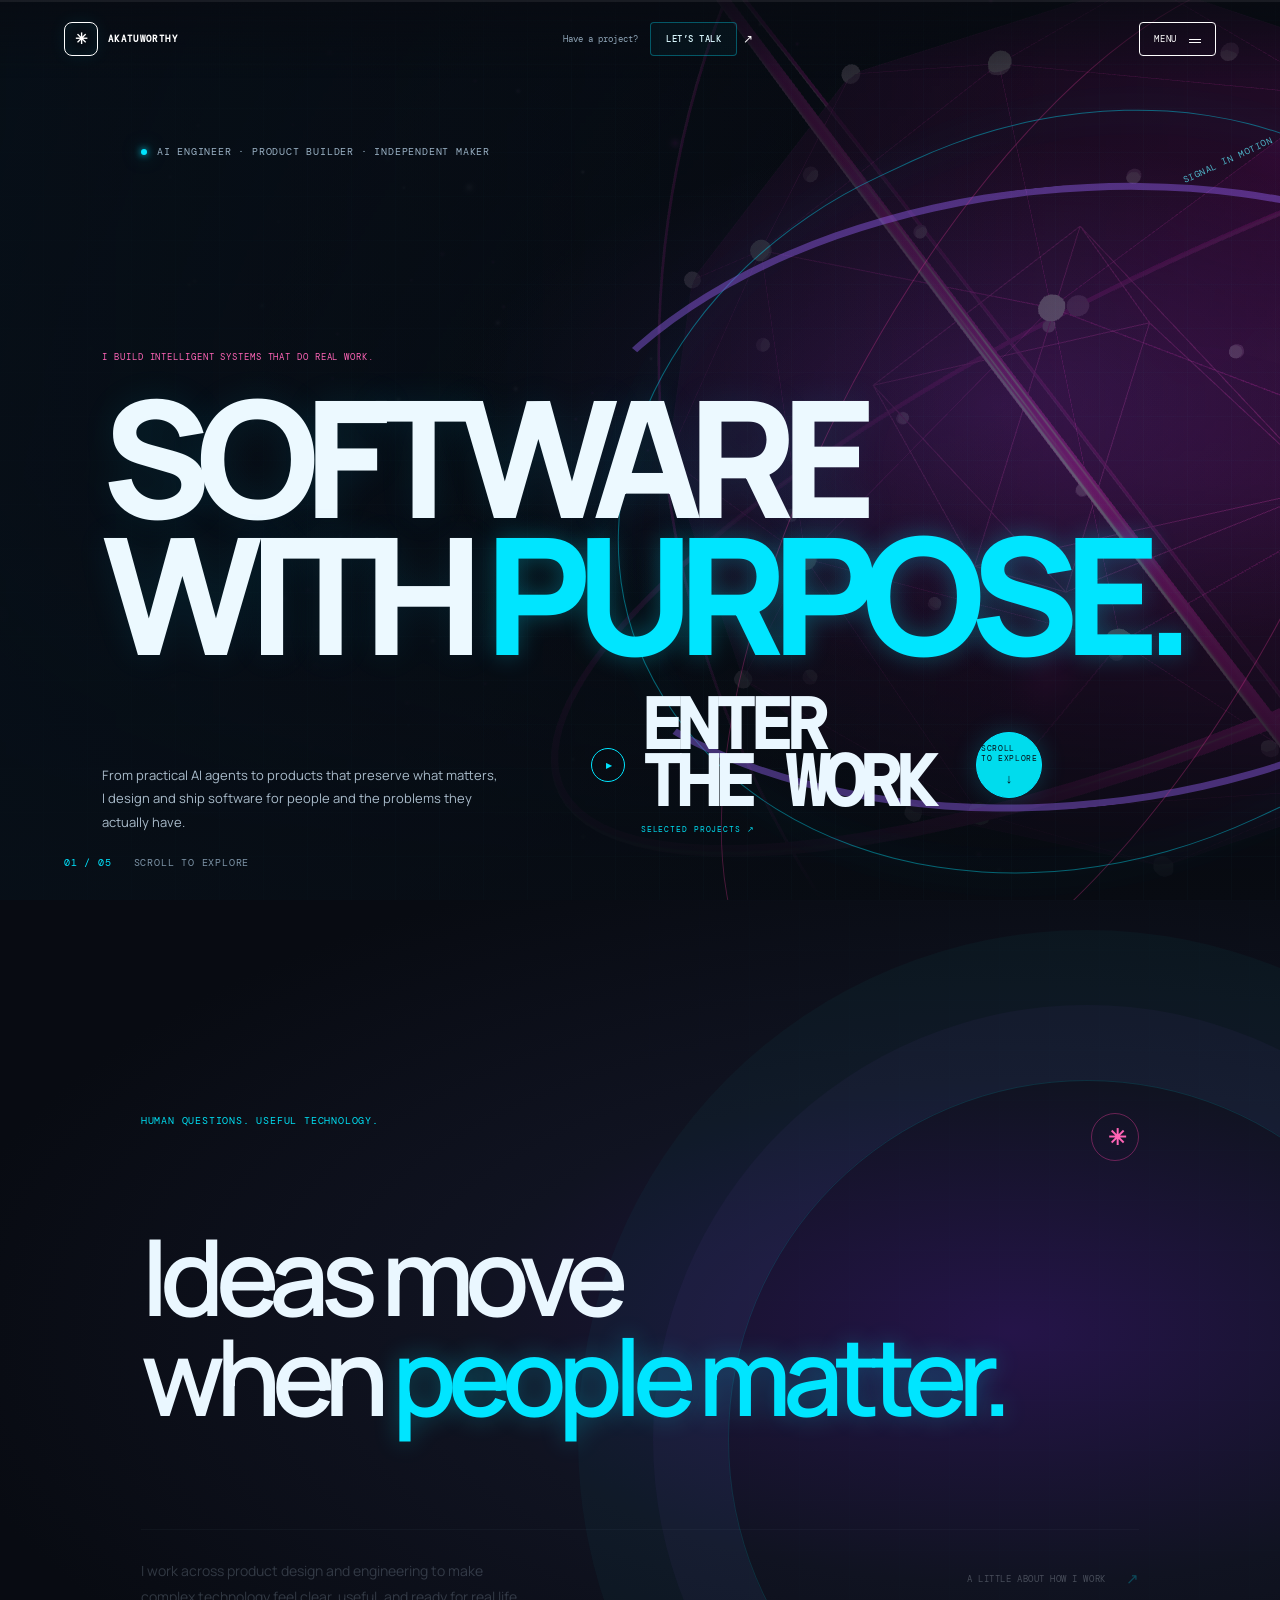
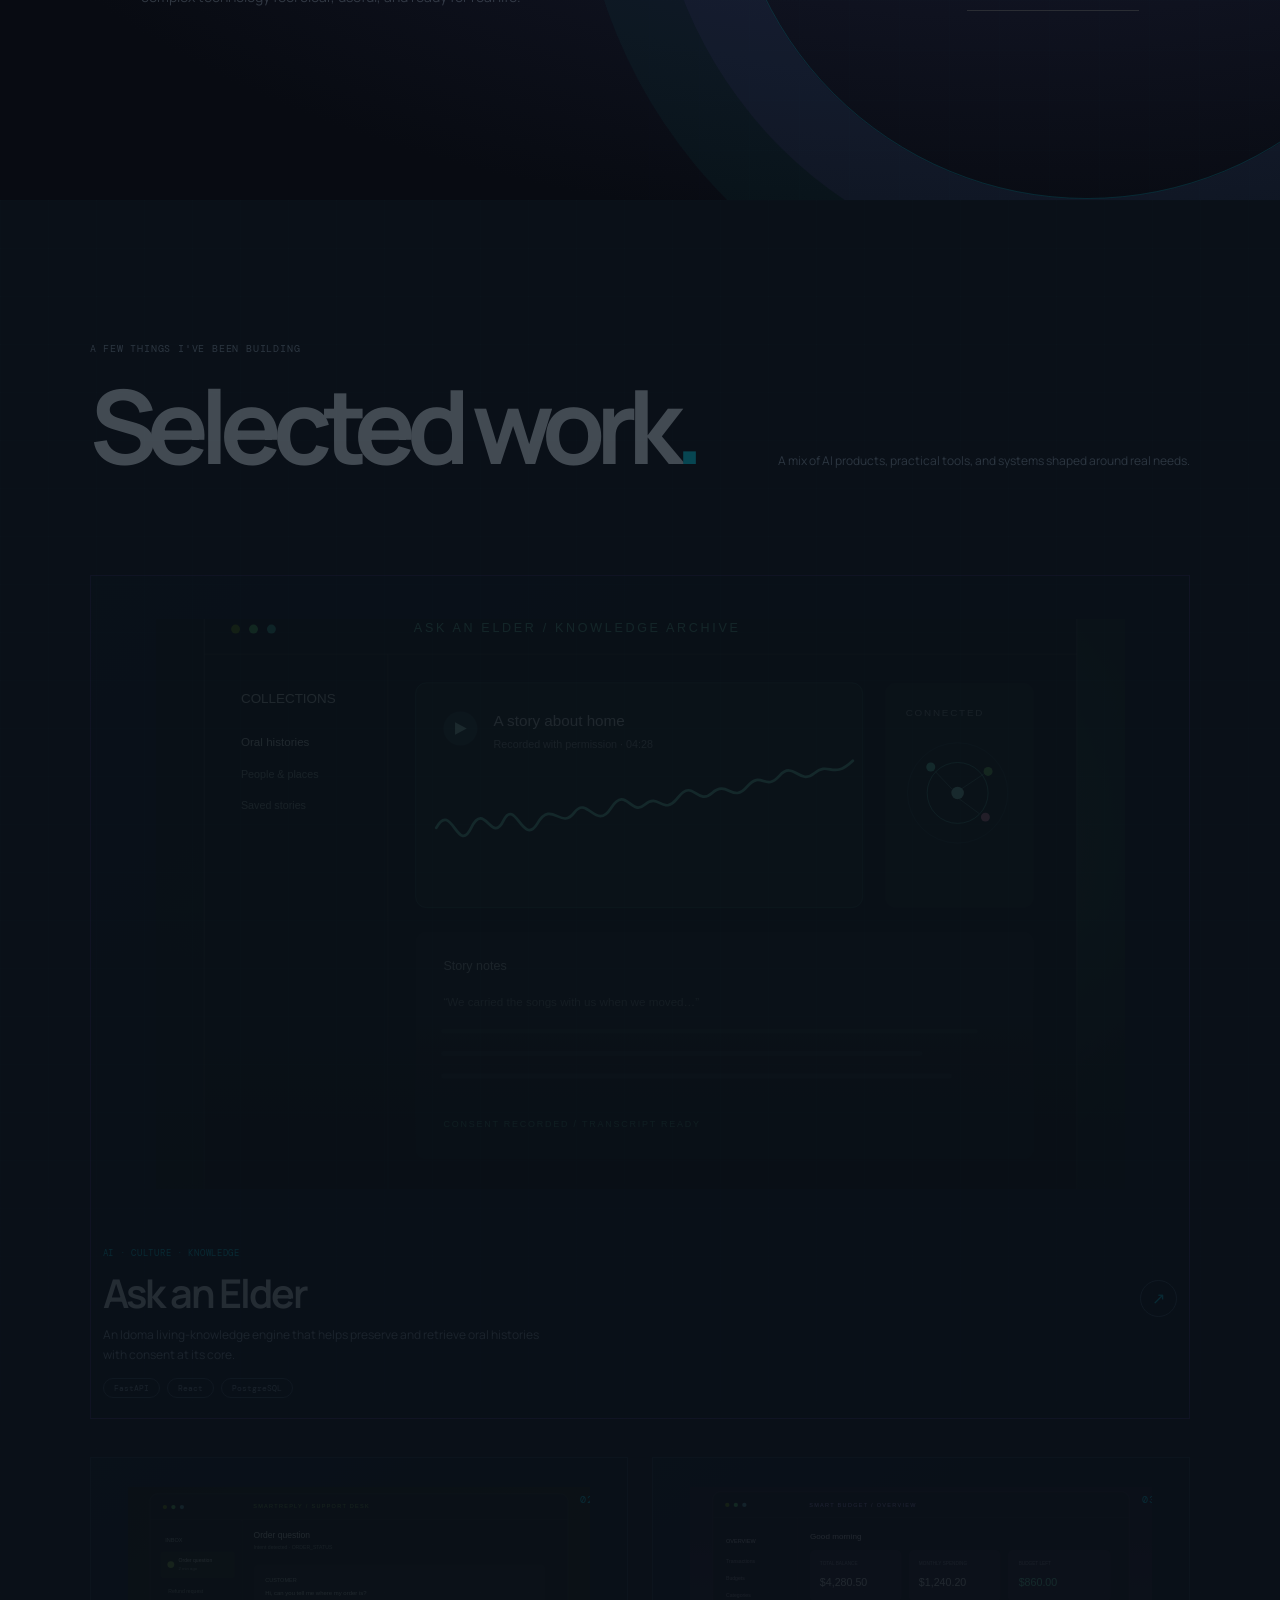
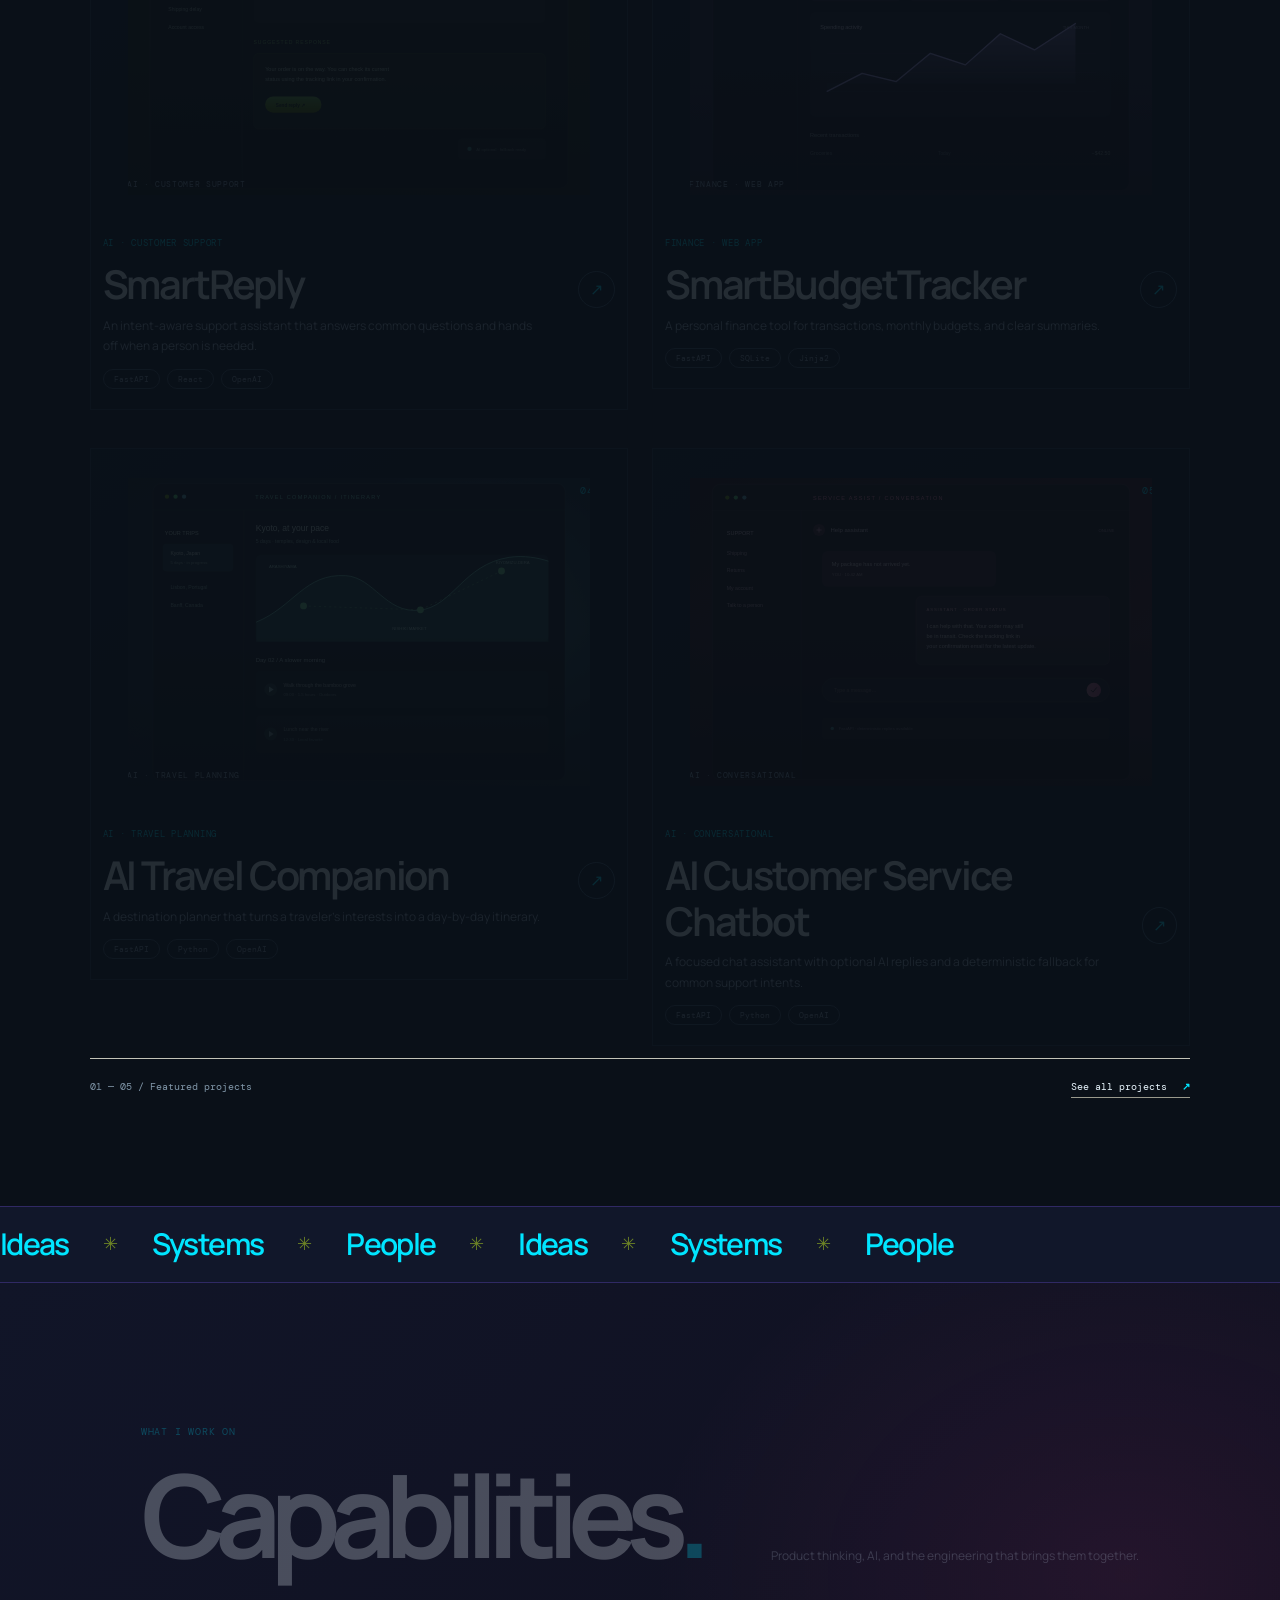
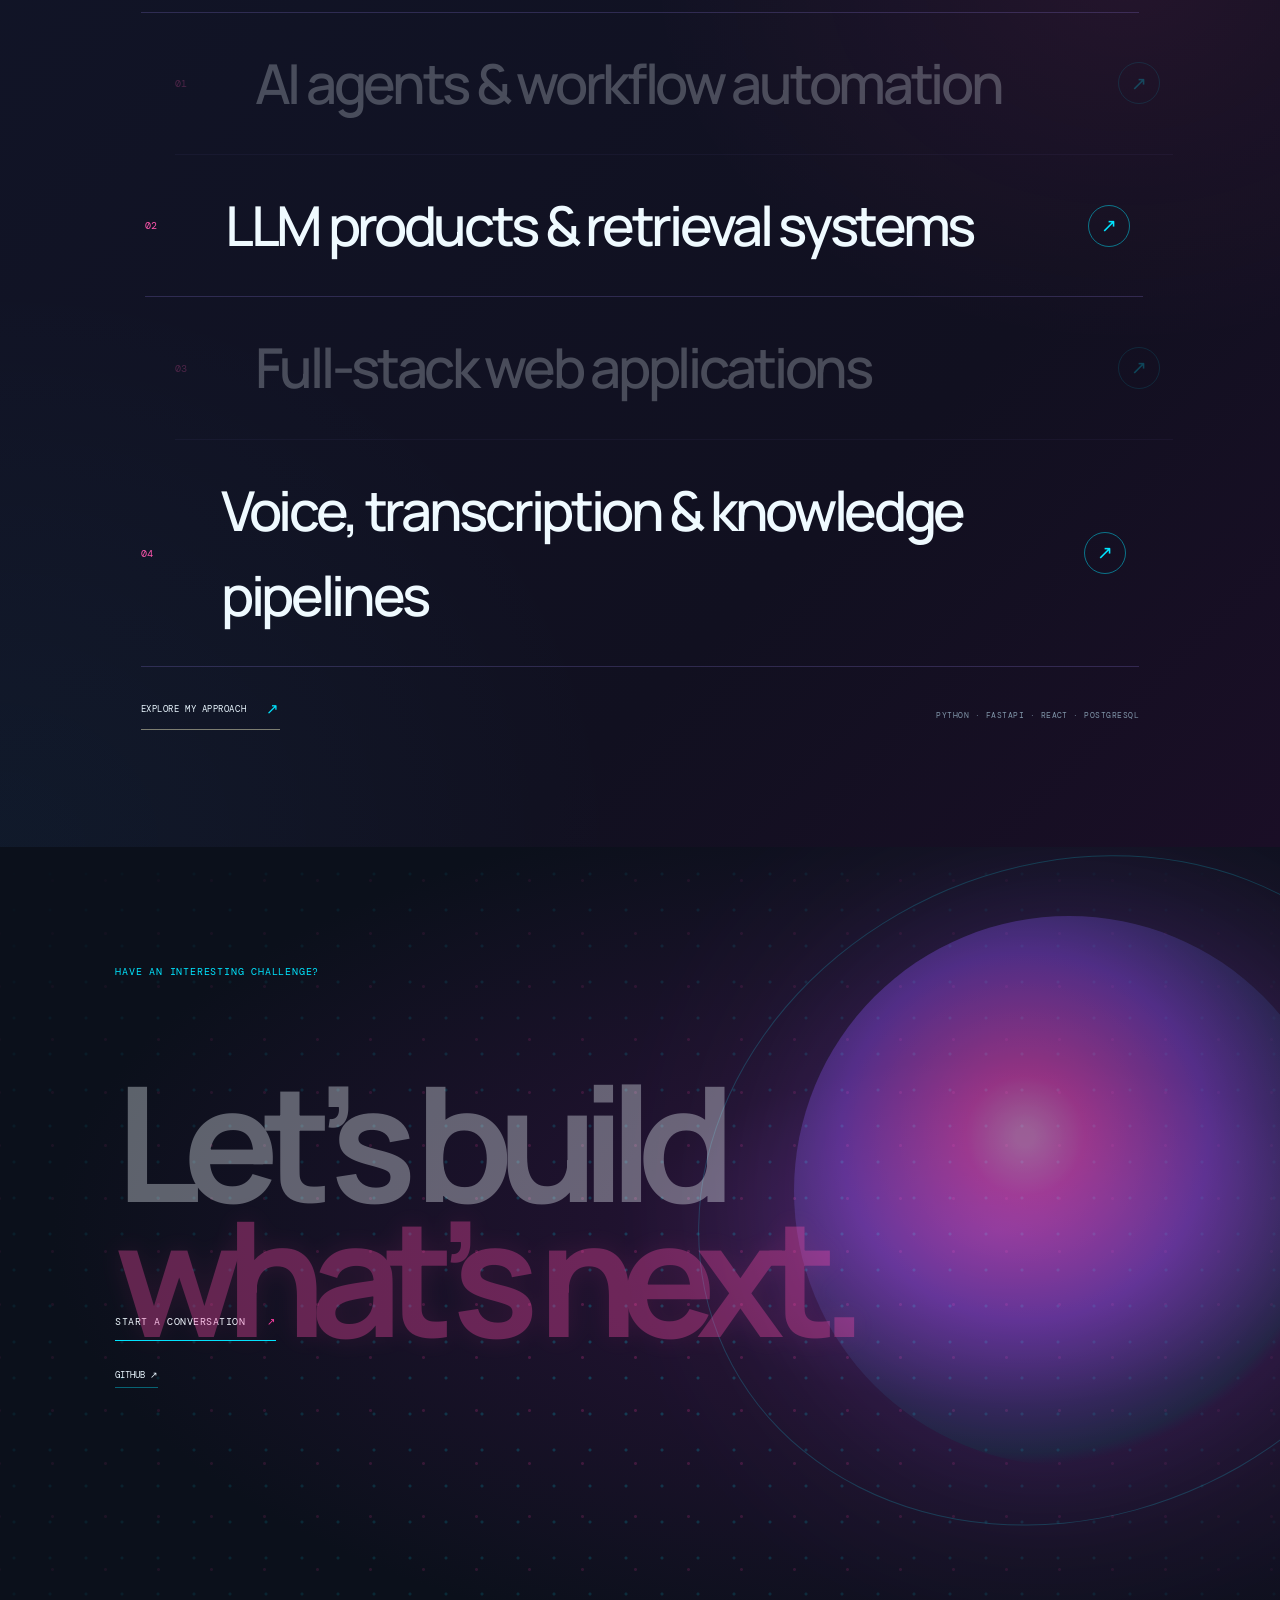
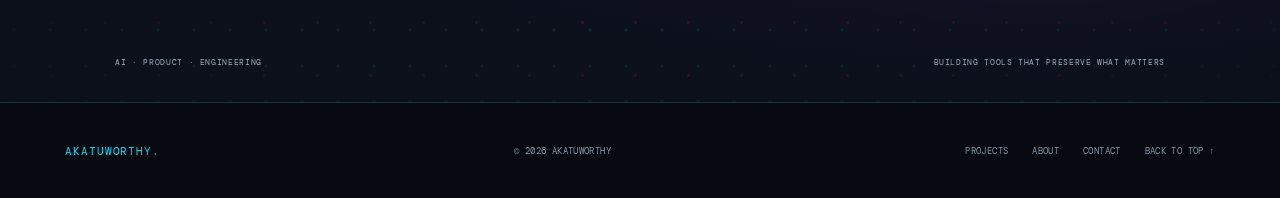
==== commit 9a51ef2f: "." ====
--- a/index.html
+++ b/index.html
@@ -1,125 +1,68 @@
 <!DOCTYPE html>
 <html lang="en">
 <head>
-  <meta charset="UTF-8" />
-  <meta name="viewport" content="width=device-width, initial-scale=1.0" />
-  <meta name="theme-color" content="#11110f" />
+  <meta charset="UTF-8"><meta name="viewport" content="width=device-width, initial-scale=1">
+  <meta name="theme-color" content="#080b12">
   <title>akatuworthy — AI Engineer &amp; Builder</title>
-  <meta name="description" content="Akatuworthy builds thoughtful AI products and interactive digital experiences." />
+  <meta name="description" content="AI systems and thoughtful software by akatuworthy.">
   <script>document.documentElement.classList.add('js')</script>
-  <link rel="preconnect" href="https://fonts.googleapis.com" />
-  <link rel="preconnect" href="https://fonts.gstatic.com" crossorigin />
-  <link href="https://fonts.googleapis.com/css2?family=DM+Mono:wght@400;500&family=Manrope:wght@400;500;600;700;800&display=swap" rel="stylesheet" />
-  <link rel="stylesheet" href="styles.css" />
-  <link rel="stylesheet" href="pages.css" />
-  <link rel="stylesheet" href="redesign.css" />
-  <link rel="stylesheet" href="projects-redesign.css" />
+  <link rel="preconnect" href="https://fonts.googleapis.com"><link rel="preconnect" href="https://fonts.gstatic.com" crossorigin>
+  <link href="https://fonts.googleapis.com/css2?family=DM+Mono:wght@400;500&family=Manrope:wght@400;500;600;700;800&display=swap" rel="stylesheet">
+  <link rel="stylesheet" href="styles.css"><link rel="stylesheet" href="pages.css"><link rel="stylesheet" href="reference.css"><link rel="stylesheet" href="cyberpunk.css">
 </head>
-<body>
+<body data-page="home">
   <div class="page-curtain" aria-hidden="true"></div>
-  <div id="canvas-container" class="canvas-container" aria-hidden="true"></div>
-  <div class="canvas-overlay" aria-hidden="true"></div>
-  <div id="webgl-fallback" class="webgl-fallback sr-only" role="status">3D visuals are unavailable in this browser.</div>
+  <div id="canvas-container" class="canvas-container" aria-hidden="true"></div><div class="canvas-overlay" aria-hidden="true"></div>
   <div class="scroll-progress" aria-hidden="true"><span id="scrollProgressBar"></span></div>
-  <a class="skip-link" href="#work">Skip to content</a>
-
+  <a class="skip-link" href="#about">Skip to content</a>
   <header class="site-header">
-    <a class="brand" href="index.html" aria-label="akatuworthy home"><span class="brand-symbol">a<span>.</span></span><span class="brand-name">akatuworthy</span></a>
-    <a class="header-mail" href="contact.html">Have a project? <span>Let’s talk ↗</span></a>
+    <a class="brand" href="index.html" aria-label="Home"><span class="brand-symbol">✳</span><span class="brand-name" data-content="name"></span></a>
+    <a class="header-mail" href="contact.html"><span>Have a project?</span><b>Let’s talk</b><i>↗</i></a>
     <button class="menu-button" id="navToggle" aria-label="Open menu" aria-expanded="false" aria-controls="navMenu"><span class="menu-label">Menu</span><i></i><i></i></button>
   </header>
-
   <nav class="menu-overlay" id="navMenu" aria-label="Main menu" aria-hidden="true">
-    <div class="menu-top"><span>Navigation</span><button id="menuClose" type="button">Close <b>×</b></button></div>
-    <div class="menu-links">
-      <a href="index.html"><small>01</small>Home<span>↗</span></a>
-      <a href="work.html"><small>02</small>Selected work<span>↗</span></a>
-      <a href="about.html"><small>03</small>About<span>↗</span></a>
-      <a href="contact.html"><small>04</small>Contact<span>↗</span></a>
-    </div>
-    <div class="menu-bottom"><span>AI Engineer · Product Builder</span><a href="mailto:akatuworthy@gmail.com">akatuworthy@gmail.com</a></div>
+    <div class="menu-top"><span>Navigate</span><button id="menuClose" type="button">Close <b>×</b></button></div>
+    <div class="menu-links" id="navLinks"></div>
+    <div class="menu-bottom"><span data-content="role"></span><a data-email-link href="mailto:akatuworthy@gmail.com"></a></div>
   </nav>
-
   <main id="top">
     <section class="hero" aria-labelledby="hero-title">
-      <div class="hero-kicker"><span class="status-dot"></span> Independent AI engineer <span class="kicker-divider">/</span> Available for select projects</div>
+      <div class="hero-kicker"><span class="status-dot"></span><span data-content="home.kicker"></span></div>
       <div class="hero-copy">
-        <p class="hero-overline">Ideas into useful things.</p>
-        <h1 id="hero-title">I build digital<br />experiences with <em>intelligence.</em></h1>
-        <div class="hero-bottom">
-          <p class="hero-description">From living knowledge archives to AI-powered tools, I turn ambitious ideas into thoughtful products people can use.</p>
-          <a class="circle-link" href="work.html" aria-label="Explore selected work"><span>Explore<br />my work</span><b>↓</b></a>
-        </div>
+        <p class="hero-overline" data-content="home.subline"></p>
+        <h1 id="hero-title" data-html="home.headline"></h1>
+        <div class="hero-bottom"><p class="hero-description" data-content="home.description"></p><div class="hero-actions"><button class="hero-reel" id="openPortfolioReel" type="button" aria-label="Browse selected projects"><span class="reel-play" aria-hidden="true">▶</span><span class="reel-words"><b>Enter</b><b>the work</b><small>Selected projects ↗</small></span></button><a class="circle-link" href="#work" aria-label="Explore selected work"><span>Scroll<br>to explore</span><b>↓</b></a></div></div>
       </div>
-      <div class="hero-index"><span>01 / 05</span><span>Scroll to explore</span></div>
-      <div class="hero-orbit" aria-hidden="true"><span class="orbit-label">Curiosity in motion</span></div>
+      <div class="hero-index"><span>01 / 05</span><span data-content="home.cue"></span></div>
+      <div class="hero-orbit" aria-hidden="true"><span class="orbit-label">Signal in motion</span></div>
     </section>
-
-    <section class="interlude" id="approach">
-      <div class="interlude-orb" aria-hidden="true"><span></span><i></i></div>
-      <div class="interlude-copy">
-        <p class="eyebrow">Curiosity meets craft</p>
-        <h2>Bold ideas.<br /><em>Brought to life.</em></h2>
-        <p class="interlude-description">Design, engineering, and applied AI come together to make digital products feel clear, useful, and a little unexpected.</p>
-      </div>
-      <div class="interlude-footer"><span>Scroll to explore</span><span>02 / 05</span></div>
+    <section class="about section-wrap" id="about">
+      <div class="about-top"><p class="eyebrow" data-content="home.chapterEyebrow"></p><span class="about-mark">✳</span></div>
+      <h2 class="about-statement reveal" data-html="home.chapterTitle"></h2>
+      <div class="about-bottom"><p data-content="home.chapterBody"></p><a class="text-link" href="about.html">A little about how I work <span>↗</span></a></div>
     </section>
-
     <section class="work section-wrap" id="work">
-      <div class="section-heading"><div><p class="eyebrow">A selection of things made</p><h2>Selected work<span class="accent-dot">.</span></h2></div><p class="section-note">Selected products and experiments<br />built with purpose.</p></div>
-      <div class="work-rail">
-      <div class="work-grid">
-<article class="project project-large reveal">
-  <a class="project-link" href="https://github.com/akatuworthy-eng/ASK-AN-ELDER" target="_blank" rel="noopener noreferrer" aria-label="View ASK-AN-ELDER repository">
-    <div class="project-art art-elder"><div class="elder-sun"></div><div class="elder-lines"></div><div class="elder-wave wave-one"></div><div class="elder-wave wave-two"></div><span class="art-caption">MEMORY / VOICE / PLACE</span><span class="art-index">01</span></div>
-    <div class="project-meta"><div><span class="project-type">AI · CULTURE · KNOWLEDGE</span><h3>ASK-AN-ELDER</h3></div><span class="project-arrow">↗</span></div>
-    <p class="project-summary">A living knowledge engine designed to help preserve and make Idoma cultural knowledge more accessible.</p>
-  </a>
-</article>
-<article class="project reveal">
-  <a class="project-link" href="https://github.com/akatuworthy-eng/Abuja-life" target="_blank" rel="noopener noreferrer" aria-label="View Abuja Unlocked repository">
-    <div class="project-art art-abuja"><div class="abuja-grid"></div><div class="abuja-sun"></div><span class="abuja-label">ABUJA / OPEN WORLD</span><span class="art-index">02</span></div>
-    <div class="project-meta"><div><span class="project-type">GAME · WORLD BUILDING</span><h3>Abuja Unlocked</h3></div><span class="project-arrow">↗</span></div>
-    <p class="project-summary">An Abuja-inspired open-world city-life game exploring identity, opportunity and everyday life in the capital.</p>
-  </a>
-</article>
-<article class="project reveal">
-  <a class="project-link" href="https://github.com/asobuilds/nativity-guard" target="_blank" rel="noopener noreferrer" aria-label="View Nativity Guard repository">
-    <div class="project-art art-nativity"><div class="nativity-shield">N</div><span class="nativity-label">SAFETY / COMMUNITY</span><span class="art-index">03</span></div>
-    <div class="project-meta"><div><span class="project-type">WEB APP · SAFETY</span><h3>Nativity Guard</h3></div><span class="project-arrow">↗</span></div>
-    <p class="project-summary">A community-focused safety platform built around reporting, alerts and access to useful information.</p>
-  </a>
-</article>
-<article class="project project-large reveal">
-  <a class="project-link" href="https://github.com/akatuworthy-eng/campusflownext" target="_blank" rel="noopener noreferrer" aria-label="View CampusFlow repository">
-    <div class="project-art art-campus"><div class="campus-window"><div class="campus-bars"><i></i><i></i><i></i><i></i><i></i></div></div><span class="campus-label">CAMPUS / WORKFLOW</span><span class="art-index">04</span></div>
-    <div class="project-meta"><div><span class="project-type">PRODUCT · COLLABORATION</span><h3>CampusFlow</h3></div><span class="project-arrow">↗</span></div>
-    <p class="project-summary">A collaborative campus workflow project focused on structured data, validation and useful student-facing tools.</p>
-  </a>
-</article>
-      </div>
-      </div>
-      <div class="work-footer"><span>Scroll to move through the work</span><a href="work.html">View all projects <b>↗</b></a></div>
+      <div class="section-heading"><div><p class="eyebrow" data-content="home.selectedEyebrow"></p><h2><span data-content="home.selectedTitle"></span><span class="accent-dot">.</span></h2></div><p class="section-note" data-content="home.selectedBody"></p></div>
+      <div class="work-rail"><div class="work-grid" id="featuredProjects"></div></div>
+      <div class="work-footer"><span id="featuredCount">01 — 05 / Featured projects</span><a href="work.html">See all projects <b>↗</b></a></div>
     </section>
-
-    <div class="marquee" aria-label="AI, product, engineering, and human centered design"><div class="marquee-track" aria-hidden="true"><span>AI with intention</span><i>✳</i><span>Products with purpose</span><i>✳</i><span>Engineering with care</span><i>✳</i><span>AI with intention</span><i>✳</i><span>Products with purpose</span><i>✳</i><span>Engineering with care</span><i>✳</i></div></div>
-
-    <section class="about section-wrap" id="about">
-      <div class="about-top"><p class="eyebrow">A little about my approach</p><span class="about-mark">a<span>.</span></span></div>
-      <h2 class="about-statement reveal">Good technology should feel <em>human.</em> I bring design thinking and engineering together to make software that earns its place in people’s lives.</h2>
-      <div class="about-bottom"><p>I work across the full product journey — asking better questions, shaping clear experiences, and building robust systems that are ready for the real world.</p><div class="expertise"><span>WHAT I BRING</span><b>AI &amp; applied ML</b><b>Product engineering</b><b>Full-stack development</b><b>Data &amp; knowledge systems</b></div></div>
+    <div class="marquee" aria-hidden="true"><div class="marquee-track" id="marqueeTrack"></div></div>
+    <section class="services section-wrap" id="services">
+      <div class="section-heading"><div><p class="eyebrow">What I work on</p><h2>Capabilities<span class="accent-dot">.</span></h2></div><p class="section-note">Product thinking, AI, and the engineering that brings them together.</p></div>
+      <div class="service-list" id="serviceList"></div>
+      <div class="services-foot"><a class="text-link" href="about.html">Explore my approach <span>↗</span></a><span>Python · FastAPI · React · PostgreSQL</span></div>
     </section>
-
     <section class="contact" id="contact">
-      <div class="contact-inner"><p class="eyebrow">Have a good one in mind?</p><h2>Let’s make<br /><em>something matter.</em></h2><a class="contact-link" href="contact.html">Start a conversation <span>↗</span></a></div>
-      <div class="contact-orb" aria-hidden="true"></div>
-      <div class="contact-bottom"><span>Open to thoughtful collaborations</span><span>Based wherever the work takes me</span></div>
+      <div class="contact-inner"><p class="eyebrow">Have an interesting challenge?</p><h2>Let’s build<br><em>what’s next.</em></h2><a class="contact-link" data-email-link href="mailto:akatuworthy@gmail.com">Start a conversation <span>↗</span></a><div class="social-links" id="socialLinks" data-social-links></div></div>
+      <div class="contact-orb" aria-hidden="true"></div><div class="contact-bottom"><span data-content="contact.focus"></span><span data-content="contact.mission"></span></div>
     </section>
   </main>
-
-  <footer class="site-footer"><a class="footer-brand" href="index.html">akatuworthy<span>.</span></a><span>© <span id="year">2026</span> akatuworthy</span><div><a href="contact.html">Contact</a><a href="#top">Back to top ↑</a></div></footer>
-
-  <script src="vendor/three.min.js"></script><script src="vendor/lenis.min.js"></script><script src="vendor/gsap.min.js"></script><script src="vendor/ScrollTrigger.min.js"></script>
-  <script src="three-scene.js"></script><script src="script.js"></script>
+  <dialog class="portfolio-reel" id="portfolioReel" aria-labelledby="reelTitle">
+    <div class="portfolio-reel-top"><span>Selected work / Project reel</span><button id="closePortfolioReel" type="button">Close <b>×</b></button></div>
+    <div class="portfolio-reel-main"><div class="portfolio-reel-art"><img id="reelImage" src="assets/projects/project-one.svg" alt=""><span id="reelKind"></span></div><div class="portfolio-reel-copy"><p class="eyebrow" id="reelIndex"></p><h2 id="reelTitle"></h2><p id="reelDescription"></p><a id="reelCaseLink" href="work.html">View case study <span>↗</span></a></div></div>
+    <div class="portfolio-reel-controls"><button id="reelPrevious" type="button" aria-label="Previous project">←</button><div id="reelProgress" role="group" aria-label="Choose a project"></div><button id="reelNext" type="button" aria-label="Next project">→</button><span id="reelCount" aria-live="polite"></span></div>
+  </dialog>
+  <footer class="site-footer"><a class="footer-brand" href="index.html"><span data-content="name"></span><span>.</span></a><span>© <span id="year"></span> <span data-content="name"></span></span><div><a href="work.html">Projects</a><a href="about.html">About</a><a href="contact.html">Contact</a><a href="#top">Back to top ↑</a></div></footer>
+  <script src="portfolio-data.js"></script><script src="vendor/three.min.js"></script><script src="vendor/lenis.min.js"></script><script src="vendor/gsap.min.js"></script><script src="vendor/ScrollTrigger.min.js"></script><script src="three-scene.js"></script><script src="script.js"></script>
 </body>
 </html>
--- a/styles.css
+++ b/styles.css
@@ -21,5 +21,57 @@
 .interlude-orb{animation:none}
 .scroll-progress{position:fixed;inset:0 0 auto;height:2px;z-index:130;background:#ffffff20;pointer-events:none}.scroll-progress span{display:block;width:100%;height:100%;background:var(--acid);transform:scaleX(0);transform-origin:left center;will-change:transform}.marquee{position:relative;z-index:3;overflow:hidden;background:#d5ff45;color:#191b12;padding:14px 0}.marquee-track{width:max-content;display:flex;align-items:center;gap:34px;animation:marquee-run 28s linear infinite}.marquee-track span{font-size:clamp(19px,2.4vw,30px);font-weight:600;letter-spacing:-.055em}.marquee-track i{font-size:18px;font-style:normal;color:#6d8425}@keyframes marquee-run{to{transform:translateX(-50%)}}
 @media(prefers-reduced-motion:reduce){.marquee-track{animation:none;transform:none}}
+.services{position:relative;z-index:2;padding-top:130px;padding-bottom:145px}.service-list{border-top:1px solid var(--line)}.service-row{display:grid;grid-template-columns:80px 1fr 40px;align-items:center;border-bottom:1px solid var(--line);padding:25px 0}.service-row>span{font:10px var(--mono);color:#85857c}.service-row h3{font-size:clamp(22px,3vw,38px);font-weight:500;letter-spacing:-.05em;margin:0}.service-row b{font-size:19px;font-weight:400;text-align:right;color:var(--acid)}.placeholder-art{display:grid;place-items:center;background:#25251f}.placeholder-shape{width:42%;aspect-ratio:1;border-radius:38% 62% 53% 47%;background:radial-gradient(circle at 35% 28%,#f4edff,#a99adc 30%,#554a78 67%,#282333 72%);box-shadow:0 0 90px #a99adc44;transition:transform .8s var(--ease),border-radius .8s var(--ease)}.project:hover .placeholder-shape,.project-link:focus-visible .placeholder-shape{transform:scale(1.16) rotate(14deg);border-radius:58% 42% 40% 60%}.art-orange{background:radial-gradient(ellipse at 20% 90%,#472b20,#29211d 70%)}.art-orange .placeholder-shape{background:radial-gradient(circle at 35% 28%,#ffdf9e,#e98252 31%,#763e32 68%,#29211d 72%);box-shadow:0 0 90px #e9825244}.art-blue{background:radial-gradient(ellipse at 80% 10%,#1a3c4b,#1b2227 70%)}.art-blue .placeholder-shape{background:radial-gradient(circle at 35% 28%,#c5f5f8,#61bbca 31%,#275364 68%,#1b2227 72%);box-shadow:0 0 90px #61bbca44}.art-green{background:radial-gradient(ellipse at 20% 90%,#273c2d,#1d241f 70%)}.art-green .placeholder-shape{background:radial-gradient(circle at 35% 28%,#eaffc7,#a4cd68 31%,#4e653d 68%,#1d241f 72%);box-shadow:0 0 90px #a4cd6844}.project-tags{display:flex;gap:7px;margin-top:12px}.project-tags span{border:1px solid #bcbdb2;border-radius:20px;padding:4px 10px;font:9px var(--mono);color:#63635b}.social-links{display:flex;gap:20px;margin-top:28px;font:10px var(--mono);text-transform:uppercase}.social-links a{border-bottom:1px solid #50583a;padding-bottom:6px}.about{min-height:0;padding-top:130px;padding-bottom:130px}
+.project-art img{position:absolute;inset:0;width:100%;height:100%;object-fit:cover;transition:transform .8s var(--ease),filter .8s var(--ease)}.project:hover .project-art img,.project-link:focus-visible .project-art img{transform:scale(1.08);filter:hue-rotate(35deg)}.art-orange img{filter:hue-rotate(120deg)}.art-blue img{filter:hue-rotate(190deg)}.art-green img{filter:hue-rotate(70deg)}#focusList{display:contents}
+.hero{justify-content:flex-end;padding-top:200px;padding-bottom:12vh}.hero-kicker{position:absolute;top:16%;left:11vw;margin:0}.hero-copy{max-width:none;width:100%}.hero-overline{margin-bottom:24px}.hero h1{font-size:clamp(76px,15vw,230px);line-height:.78;letter-spacing:-.105em;white-space:nowrap;max-width:none}.hero h1 em{color:var(--paper);font-style:normal}.hero-bottom{max-width:none;margin-top:38px;align-items:center}.hero-description{font-size:12px;max-width:310px}.circle-link{width:78px;height:78px}.hero-index{bottom:30px}
+@media(max-width:760px){.hero{justify-content:center;padding-top:170px;padding-bottom:95px}.hero-kicker{top:112px;left:8vw;max-width:80%;font-size:8px}.hero h1{font-size:clamp(62px,16vw,118px);white-space:normal;line-height:.84}.hero-bottom{flex-direction:row;align-items:flex-end}.hero-description{max-width:250px}.circle-link{width:72px;height:72px}.hero-index{bottom:25px}}
+@media(max-width:420px){.hero-bottom{flex-direction:row}.hero h1{font-size:16vw}}
+@media(max-width:760px){.services{padding-top:95px;padding-bottom:100px}.service-row{grid-template-columns:44px 1fr 24px;padding:19px 0}.placeholder-shape{width:48%}.social-links{flex-wrap:wrap}}
 .hero{min-height:100svh}.brand-symbol span,.header-mail span{background:none}.menu-button i{background:#fff}
 @media(max-width:760px){.hero{min-height:790px}}
+.hero{background:radial-gradient(ellipse at 72% 45%,rgba(48,51,67,.2),transparent 53%),linear-gradient(180deg,rgba(13,14,16,.4),rgba(13,14,16,.08) 55%,#11110f 100%)}.hero-orbit{right:-15%;top:2%;width:min(62vw,820px);opacity:.54}.hero-kicker{z-index:3}.hero-copy{z-index:3}.hero h1{text-transform:uppercase}.hero-overline{font-size:9px;color:#b6b6aa}.hero-index{z-index:4}.site-header{height:78px;padding:0 4.5vw;mix-blend-mode:normal}.brand-symbol{width:34px;height:34px;border:1px solid #e7e6dc8c;border-radius:50%;display:grid;place-items:center;font-size:14px;letter-spacing:0}.brand-name{font:9px var(--mono);letter-spacing:.12em;text-transform:uppercase}.header-mail{display:flex;align-items:center;gap:11px;color:#aaa99f}.header-mail span{border:1px solid #e9e8df68;border-radius:30px;padding:9px 14px;color:var(--paper);font:9px var(--mono);letter-spacing:.06em;text-transform:uppercase;transition:background .25s,color .25s}.header-mail:hover span{background:var(--paper);color:#111}.menu-button{border:1px solid #e9e8df68;border-radius:30px;padding:9px 13px 9px 16px;gap:12px;font:9px var(--mono);text-transform:uppercase;letter-spacing:.08em}.menu-button i{width:12px}.menu-button i:last-of-type{right:14px}.menu-button:hover{background:var(--paper);color:#111}.menu-button:hover i{background:#111}.hero h1{font-size:clamp(78px,14.3vw,218px);letter-spacing:-.105em}.hero-bottom{max-width:780px}.hero-description{color:#c2c1b8;font-size:12px}.circle-link{background:#e8e8dd;color:#151510;border-color:#e8e8dd;width:74px;height:74px;font:9px var(--mono);text-transform:uppercase;letter-spacing:.03em}.circle-link:hover{background:var(--acid);border-color:var(--acid)}
+.about{min-height:110svh;padding-top:12vh;padding-bottom:12vh;overflow:hidden;background:radial-gradient(ellipse at 82% 50%,#292c21 0%,#171914 34%,#11110f 76%)}.about-top{position:relative;z-index:2}.about-mark{font-size:22px;width:48px;height:48px;border:1px solid #d5ff4560;border-radius:50%;display:grid;place-items:center;color:var(--acid)}.about-statement{position:relative;z-index:2;max-width:1120px;margin:7vh 0 9vh;font-size:clamp(48px,7.2vw,104px);line-height:.99}.about-statement em{color:var(--paper)}.about-bottom{position:relative;z-index:2}.about-bottom>p{font-size:14px;color:#b4b3aa}.expertise{min-width:430px}.expertise b{font:11px var(--mono);text-transform:uppercase;letter-spacing:.03em}.about:after{content:"";position:absolute;z-index:0;width:min(56vw,800px);aspect-ratio:1;right:-13%;top:20%;border:1px solid #e9e8df12;border-radius:50%;box-shadow:0 0 0 65px #e9e8df06,0 0 0 130px #e9e8df04;pointer-events:none}
+.work{padding-left:7vw;padding-right:7vw;background:#e8e8df;color:#11110f}.work .section-heading{margin-bottom:26px}.work .eyebrow{color:#717168}.work .section-heading h2{font-size:clamp(55px,8vw,108px)}.work-grid{gap:18px}.work-grid .project{flex-basis:min(52vw,750px)}.work-grid .project-art{background:#211e2d;aspect-ratio:auto}.project-art img{transition:transform 1.2s cubic-bezier(.16,1,.3,1),filter 1s;filter:saturate(.9)}.project:hover .project-art img,.project-link:focus-visible .project-art img{transform:scale(1.055);filter:saturate(1.15)}.project-art:after{content:"";position:absolute;inset:50% 0 0;background:linear-gradient(transparent,#09090aaa);pointer-events:none}.art-index,.art-caption{z-index:2;color:#fff}.art-index{font-size:10px;right:22px;top:22px}.art-caption{top:auto;bottom:22px;left:24px;font-size:8px;color:#ffffffa8}.project-view-label{position:absolute;z-index:3;right:22px;bottom:19px;font:9px var(--mono);text-transform:uppercase;letter-spacing:.06em;color:white;opacity:0;transform:translateY(8px);transition:opacity .35s,transform .35s}.project-view-label i{font-style:normal;margin-left:8px}.project:hover .project-view-label,.project-link:focus-visible .project-view-label{opacity:1;transform:none}.project-meta{margin-top:18px}.project-type{color:#78786f}.project h3{font-size:clamp(28px,3.4vw,48px);font-weight:500}.project-summary{font-size:13px;color:#6f7068;max-width:440px}.project-tags span{font-size:8px;border-color:#c5c5ba}.work .work-footer{border-color:#c3c3b7}.work .work-footer a{border-bottom:1px solid #99998c;padding-bottom:3px}.work-grid .project{transition:transform .5s}.work-grid .project:hover{transform:translateY(-6px)}
+.services{padding-top:15vh;padding-bottom:16vh}.services .section-heading h2{font-size:clamp(55px,8vw,108px)}.service-row{grid-template-columns:80px 1fr 55px;padding:31px 0;transition:padding .4s var(--ease),color .4s}.service-row:hover{padding-left:14px;padding-right:14px}.service-row h3{font-size:clamp(26px,4.2vw,56px)}.service-row b{width:42px;height:42px;border:1px solid #c5c6bb;border-radius:50%;display:grid;place-items:center;transition:transform .3s,background .3s}.service-row:hover b{transform:rotate(45deg);background:var(--acid);color:#111;border-color:var(--acid)}
+.contact{min-height:95svh;padding-top:15vh;background:#d9ec91}.contact h2{font-size:clamp(70px,12vw,174px);line-height:.86}.contact h2 em{color:#637b24}.contact-orb{width:min(48vw,700px);right:-5%;top:8%;animation:contact-bloom 9s ease-in-out infinite alternate}.contact-link{font:10px var(--mono);text-transform:uppercase;letter-spacing:.05em;padding-bottom:12px}.contact-bottom{font-size:8px}.site-footer{border-top:1px solid #ffffff14}.project-dialog{width:min(1040px,92vw);max-width:none;max-height:min(850px,92vh);padding:0;border:1px solid #ffffff26;background:#11110f;color:var(--paper);overflow:auto;grid-template-columns:1fr 1fr;gap:0;box-shadow:0 32px 120px #0009}.project-dialog[open]{display:grid;animation:dialog-in .45s var(--ease) both}.project-dialog::backdrop{background:#060706d9;backdrop-filter:blur(10px)}.dialog-close{position:absolute;z-index:3;right:18px;top:18px;border:1px solid #ffffff6b;border-radius:24px;padding:9px 14px;background:#11110f;color:white;font:9px var(--mono);text-transform:uppercase;cursor:pointer}.dialog-close span{font-size:15px;margin-left:9px}.dialog-art{min-height:500px;background:#202020;overflow:hidden}.dialog-art img{width:100%;height:100%;min-height:500px;object-fit:cover}.dialog-copy{padding:clamp(30px,5vw,68px);display:flex;flex-direction:column;justify-content:center}.dialog-copy .eyebrow{color:#b9c978}.dialog-copy h2{font-size:clamp(42px,6vw,78px);line-height:.95;letter-spacing:-.08em;margin:16px 0 22px}.dialog-description{font-size:14px;line-height:1.8;color:#b7b7ac}.dialog-meta{display:grid;grid-template-columns:1fr 1fr;gap:16px;margin-top:26px;border-top:1px solid var(--line);padding-top:18px}.dialog-meta>span{font:8px var(--mono);color:#85857c}.dialog-meta b{display:block;margin-top:9px;color:#e2e1d7;font:11px/1.6 var(--sans)}.dialog-contact{margin-top:34px;font:9px var(--mono);text-transform:uppercase;letter-spacing:.06em;border-bottom:1px solid #66685c;padding-bottom:10px;width:max-content}.dialog-contact span{color:var(--acid);margin-left:12px}.project-dialog[open] .dialog-art img{animation:dialog-image 1.3s var(--ease) both}@keyframes dialog-in{from{opacity:0;transform:translateY(24px) scale(.97)}to{opacity:1;transform:none}}@keyframes dialog-image{from{transform:scale(1.08)}to{transform:scale(1)}}@keyframes contact-bloom{to{transform:translateY(-2%) scale(1.05) rotate(4deg)}}
+@media(max-width:760px){.site-header{padding:0 6vw}.hero{padding-top:150px;padding-bottom:14vh}.hero-kicker{left:8vw}.hero h1{font-size:16vw;white-space:normal;line-height:.88}.hero-bottom{flex-direction:row;align-items:flex-end}.hero-description{max-width:240px}.about{min-height:0;padding-top:110px;padding-bottom:105px}.about-statement{font-size:clamp(42px,10vw,72px);margin:65px 0}.about-bottom{gap:35px}.expertise{min-width:0}.work{padding-left:8vw;padding-right:8vw}.work-grid{gap:48px}.work-grid .project{flex-basis:auto}.work-grid .project-art{aspect-ratio:1.08}.project-view-label{opacity:1;transform:none}.project-summary{font-size:12px}.services{padding-top:100px;padding-bottom:110px}.contact{min-height:720px;padding-top:100px}.contact-orb{width:86vw;right:-36%;top:39%}.project-dialog{grid-template-columns:1fr;max-height:90vh}.dialog-art,.dialog-art img{min-height:280px;max-height:38vh}.dialog-copy{padding:30px 25px}.dialog-meta{grid-template-columns:1fr 1fr}.dialog-copy h2{font-size:50px}}
+@media(prefers-reduced-motion:reduce){.contact-orb{animation:none}.project-dialog[open],.project-dialog[open] .dialog-art img{animation:none}}
+.header-mail>span{border:0!important;border-radius:0!important;padding:0!important;margin:0!important;font:9px var(--mono)!important;color:#aaa99f!important;text-transform:none!important;letter-spacing:0!important}.header-mail>b{border:1px solid #e9e8df68;border-radius:30px;padding:9px 14px;color:var(--paper);font:9px var(--mono);letter-spacing:.06em;text-transform:uppercase;font-weight:400;transition:background .25s,color .25s}.header-mail>i{font-style:normal;font-size:12px;margin-left:-6px}.header-mail:hover>b{background:var(--paper);color:#111}
+.contact-link span:first-child{font-size:10px}
+@media(min-width:761px){html.no-gsap body[data-page="home"] .work-rail,html.motion-reduced body[data-page="home"] .work-rail{overflow-x:auto;overscroll-behavior-inline:contain}html.no-gsap body[data-page="home"] #featuredProjects,html.motion-reduced body[data-page="home"] #featuredProjects{width:max-content}html.no-gsap body[data-page="home"] .work-grid .project,html.motion-reduced body[data-page="home"] .work-grid .project{flex-basis:min(70vw,650px)}}
+@media(hover:hover) and (pointer:fine){.project-art:before{content:"";position:absolute;z-index:1;inset:0;background:radial-gradient(360px circle at var(--pointer-x,50%) var(--pointer-y,50%),rgba(244,255,205,.16),transparent 68%);opacity:0;transition:opacity .35s;pointer-events:none}.project:hover .project-art:before,.project-link:focus-visible .project-art:before{opacity:1}}
+.project[hidden]{display:none!important}
+.project-link:focus-visible .project-art{outline:2px solid #829b32;outline-offset:4px}
+.project-search input:focus-visible{outline:0}
+@media(prefers-reduced-motion:reduce){.project-art:before{display:none!important}}
+.hero-actions{display:flex;align-items:center;gap:18px;flex:0 0 auto}
+.hero-reel{display:flex;align-items:center;gap:12px;padding:0;border:0;background:transparent;color:var(--paper);text-align:left;cursor:pointer;font:9px var(--mono);letter-spacing:.05em;text-transform:uppercase}
+.hero-reel small{display:block;margin-top:5px;color:#88897f;font-size:8px;letter-spacing:.08em}
+.reel-play{width:43px;height:43px;border:1px solid #e8e8dd65;border-radius:50%;display:grid;place-items:center;padding-left:2px;font:10px Arial;transition:background .25s,color .25s,transform .25s}
+.hero-reel:hover .reel-play{background:var(--acid);color:#111;transform:scale(1.08)}
+.portfolio-reel{width:min(1220px,94vw);max-width:none;max-height:92svh;padding:26px 34px 24px;border:1px solid #ffffff25;background:#131411;color:var(--paper);overflow:auto;box-shadow:0 35px 120px #000b}
+.portfolio-reel::backdrop{background:#080906dc;backdrop-filter:blur(12px)}
+.portfolio-reel-top,.portfolio-reel-controls{display:flex;align-items:center;justify-content:space-between;font:8px var(--mono);letter-spacing:.1em;text-transform:uppercase;color:#a6a69b}
+.portfolio-reel-top button{border:1px solid #ffffff55;border-radius:24px;padding:9px 13px;background:transparent;color:#e9e8df;font:8px var(--mono);text-transform:uppercase;cursor:pointer}
+.portfolio-reel-top button b{font-size:14px;margin-left:8px;font-weight:400}
+.portfolio-reel-main{display:grid;grid-template-columns:1.25fr .75fr;align-items:center;gap:clamp(24px,5vw,72px);padding:28px 0 32px}
+.portfolio-reel-art{position:relative;aspect-ratio:1.35;overflow:hidden;background:#22251e}
+.portfolio-reel-art:after{content:"";position:absolute;inset:45% 0 0;background:linear-gradient(transparent,#080906a8);pointer-events:none}
+.portfolio-reel-art img{display:block;width:100%;height:100%;object-fit:cover;transition:opacity .25s,transform .8s var(--ease)}
+.portfolio-reel-art img.is-changing{opacity:.2;transform:scale(1.035)}
+.portfolio-reel-art>span{position:absolute;z-index:1;left:20px;bottom:17px;color:#fff;font:8px var(--mono);letter-spacing:.1em;text-transform:uppercase}
+.portfolio-reel-copy .eyebrow{color:#b4cc70;margin-bottom:16px}
+.portfolio-reel-copy h2{font-size:clamp(36px,5.2vw,70px);line-height:.96;letter-spacing:-.075em;font-weight:500;margin:0 0 18px}
+.portfolio-reel-copy>p:not(.eyebrow){max-width:400px;color:#aead9f;font-size:13px;line-height:1.8}
+.portfolio-reel-copy>a{display:inline-flex;gap:16px;margin-top:19px;border-bottom:1px solid #77796a;padding-bottom:9px;font:8px var(--mono);letter-spacing:.08em;text-transform:uppercase}
+.portfolio-reel-copy>a span{color:var(--acid)}
+.portfolio-reel-controls{gap:18px;border-top:1px solid #ffffff21;padding-top:17px}
+.portfolio-reel-controls>button{width:38px;height:38px;flex:none;border:1px solid #ffffff45;border-radius:50%;background:transparent;color:white;font-size:17px;cursor:pointer;transition:background .2s,color .2s}
+.portfolio-reel-controls>button:hover{background:var(--acid);color:#111}
+#reelProgress{display:flex;gap:7px;align-items:center;flex:1}
+#reelProgress button{height:3px;flex:1;padding:0;border:0;background:#ffffff30;cursor:pointer;transition:background .25s,transform .25s}
+#reelProgress button.is-active{background:var(--acid);transform:scaleY(1.8)}
+#reelCount{min-width:44px;text-align:right;color:#c5c5b8}
+@media(max-width:760px){.hero-actions{gap:11px}.hero-reel{font-size:8px}.reel-play{width:36px;height:36px}.portfolio-reel{padding:18px 18px 16px;max-height:94svh}.portfolio-reel-main{grid-template-columns:1fr;gap:22px;padding:22px 0}.portfolio-reel-art{aspect-ratio:1.2}.portfolio-reel-copy h2{font-size:clamp(38px,10vw,54px);margin-bottom:12px}.portfolio-reel-copy>p:not(.eyebrow){font-size:11px;margin:0}.portfolio-reel-copy>a{margin-top:15px}.portfolio-reel-controls{gap:11px}.portfolio-reel-controls>button{width:34px;height:34px}#reelProgress{gap:4px}}
+@media(max-width:400px){.hero-actions{align-items:flex-end;flex-direction:column-reverse}.hero-reel{align-self:flex-end}.hero-bottom{align-items:flex-end}}
+@media(prefers-reduced-motion:reduce){.portfolio-reel-art img,.reel-play,#reelProgress button,.hero-reel{transition:none}}
--- a/pages.css
+++ b/pages.css
@@ -19,6 +19,15 @@
 .inner-hero-art:before,.inner-hero-art:after{content:"";position:absolute;inset:-6% -23%;border:1px solid #d5ff4549;border-radius:50%;transform:rotate(-32deg)}
 .inner-hero-art:after{inset:-14% -5%;transform:rotate(29deg);border-color:#efefdf28}
 .archive-section{position:relative;z-index:3;background:#e5e4db;color:#161613;padding:100px 11vw 120px}
+.archive-tools{display:flex;align-items:flex-end;justify-content:space-between;gap:24px;margin:-14px 0 34px}
+.project-search{display:grid;grid-template-columns:1fr auto;align-items:center;width:min(100%,520px);border-bottom:1px solid #999a8e;padding:0 0 11px;gap:8px 12px}
+.project-search>span{grid-column:1/-1;font:8px var(--mono);letter-spacing:.09em;text-transform:uppercase;color:#77776e}
+.project-search input{min-width:0;border:0;outline:0;background:transparent;color:#161613;font:14px var(--sans);padding:4px 0}
+.project-search input::placeholder{color:#88897e}
+.project-search kbd{border:1px solid #b8b9ac;border-radius:4px;padding:3px 7px;color:#68695f;font:10px var(--mono)}
+#projectResultCount{margin:0 0 10px;color:#77776e;font:8px var(--mono);letter-spacing:.08em;text-transform:uppercase}
+.archive-empty{min-height:150px;display:grid;place-items:center;color:#77776e;font-size:14px}
+.archive-empty[hidden]{display:none}
 .archive-top{display:flex;align-items:flex-end;justify-content:space-between;border-bottom:1px solid #bcbdb2;padding-bottom:26px;margin-bottom:48px}
 .archive-top h2{font-size:clamp(44px,6vw,78px);font-weight:500;letter-spacing:-.08em;line-height:1;margin:0}
 .archive-top p{color:#77776e;font:10px var(--mono);letter-spacing:.08em;text-transform:uppercase;margin:0}
@@ -68,3 +77,158 @@
 :focus-visible{outline:1px solid var(--acid);outline-offset:4px}
 @media(max-width:760px){.inner-page{padding-top:74px}.inner-hero{min-height:74svh;padding:12vh 8vw 8vh}.inner-hero h1{font-size:clamp(58px,12vw,92px)}.inner-hero-art{width:100vw;right:-40%;top:0;opacity:.48}.inner-hero-note{align-items:flex-start;gap:20px;flex-direction:column}.inner-hero-note p{font-size:12px;max-width:300px}.archive-section{padding:72px 8vw 85px}.archive-top{align-items:flex-start;flex-direction:column;gap:16px;margin-bottom:34px}.archive-grid{grid-template-columns:1fr;gap:48px}.archive-grid .project:nth-child(3n+2){margin-top:0}.archive-grid .project-art{aspect-ratio:1.1}.archive-bottom{margin-top:65px;gap:20px;font-size:8px}.about-intro{padding:45px 8vw 78px}.about-intro h2{font-size:clamp(42px,9vw,68px)}.about-intro-copy{grid-template-columns:1fr;gap:18px;margin-top:42px}.about-pillars{padding:72px 8vw 80px}.about-pillars h2{margin-bottom:30px}.pillar{grid-template-columns:34px 1fr 24px;gap:12px;padding:18px 0}.pillar p{grid-column:2;grid-row:2}.pillar span{grid-column:3;grid-row:1}.about-note{padding:80px 8vw 60px;flex-direction:column;gap:22px}.about-note p{max-width:260px}.contact-page{min-height:calc(100svh - 74px);padding:75px 8vw 27px}.contact-page h1{font-size:clamp(58px,12vw,92px)}.contact-page-intro{font-size:12px;max-width:290px}.contact-email{font-size:17px}.contact-page-orb{width:95vw;right:-42%;top:38%;opacity:.52}.contact-detail-row{font-size:8px;gap:20px;flex-wrap:wrap}.about-link-row{margin:0 8vw 70px}.inner-footer{min-height:94px;padding:22px 8vw;gap:14px;flex-wrap:wrap;font-size:8px}.inner-footer>div{display:flex;gap:18px;width:100%;justify-content:space-between}}
 @media(prefers-reduced-motion:reduce){::view-transition-old(root),::view-transition-new(root){animation:none}.page-curtain{animation:none;transform:scaleY(0)}}
+
+/* Distinct route compositions */
+body[data-page="work"] .canvas-container,body[data-page="work"] .canvas-overlay,
+body[data-page="about"] .canvas-container,body[data-page="about"] .canvas-overlay,
+body[data-page="contact"] .canvas-container,body[data-page="contact"] .canvas-overlay,
+body[data-page="project"] .canvas-container,body[data-page="project"] .canvas-overlay{display:none}
+.menu-links a[aria-current="page"]{color:#6d8425}
+.archive-page .inner-hero{min-height:78svh}
+.work-route-hero h1{font-size:clamp(74px,11.4vw,166px);max-width:1120px}
+.project-filters{display:flex;align-items:center;gap:8px;flex-wrap:wrap;margin:0 0 42px}
+.project-filters button{display:flex;gap:16px;align-items:center;border:1px solid #bcbdb2;border-radius:30px;background:transparent;padding:11px 15px;color:#62635a;font:9px var(--mono);letter-spacing:.05em;text-transform:uppercase;cursor:pointer;transition:background .25s,color .25s,border-color .25s}
+.project-filters button span{font-size:8px;color:#909187}
+.project-filters button:hover,.project-filters button.is-active{background:#171812;color:#f1f0e8;border-color:#171812}
+.project-filters button.is-active span{color:#d5ff45}
+.archive-grid{align-items:start}
+.archive-grid .project{min-width:0}
+.archive-grid .project[hidden]{display:none}
+.archive-grid .project:nth-child(2n){margin-top:68px}
+.archive-grid .project-art{aspect-ratio:1.18}
+.archive-cta{position:relative;overflow:hidden;background:#171914;color:var(--paper);padding:120px 11vw 130px}
+.archive-cta:after{content:"";position:absolute;width:50vw;aspect-ratio:1;right:-12%;top:-40%;border:1px solid #e9e8df18;border-radius:50%;box-shadow:0 0 0 60px #e9e8df08,0 0 0 120px #e9e8df05}
+.archive-cta .eyebrow,.archive-cta h2,.archive-cta .text-link{position:relative;z-index:1}
+.archive-cta h2{font-size:clamp(58px,9vw,120px);line-height:.92;letter-spacing:-.09em;font-weight:500;margin:24px 0 34px}
+.archive-cta h2 em{font-style:normal;color:var(--acid)}
+.text-link{display:inline-flex;align-items:center;gap:20px;border-bottom:1px solid #7c7d71;padding-bottom:10px;font:9px var(--mono);letter-spacing:.06em;text-transform:uppercase}
+.text-link span{color:var(--acid);font-size:15px;transition:transform .25s}
+.text-link:hover span{transform:translate(4px,-4px)}
+.about-route-hero{min-height:92svh}
+.about-route-hero h1{max-width:1000px;font-size:clamp(70px,12vw,170px)}
+.about-intro h2{max-width:1080px}
+.portrait-stage{position:relative;min-height:100svh;overflow:hidden;background:#e7e7dd;color:#181914;display:grid;grid-template-columns:.78fr 1.22fr;align-items:center;padding:8vh 8vw}
+.portrait-copy{position:relative;z-index:2;max-width:430px}
+.portrait-copy .eyebrow{color:#717269}
+.portrait-copy h2{font-size:clamp(43px,6.2vw,84px);line-height:.98;letter-spacing:-.08em;font-weight:500;margin:24px 0}
+.portrait-copy h2 em{font-style:normal;color:#788e34}
+.portrait-copy>p:not(.eyebrow){font-size:13px;line-height:1.8;color:#696a61;max-width:330px}
+.portrait-index,.portrait-side-label{font:8px var(--mono);letter-spacing:.1em;color:#77796c;text-transform:uppercase}
+.portrait-index{display:block;margin-top:38px}
+.portrait-visual{position:relative;justify-self:center;width:min(52vw,650px);aspect-ratio:1;display:grid;place-items:center}
+.portrait-orbit{position:absolute;border:1px solid #869a4b66;border-radius:50%}
+.orbit-a{inset:10% -5%;transform:rotate(-27deg)}
+.orbit-b{inset:-2% 18%;transform:rotate(48deg)}
+.portrait-glow{position:absolute;inset:16%;border-radius:50%;background:radial-gradient(circle at 33% 25%,#fbffdf,#d8ed8b 26%,#92a745 54%,transparent 71%);filter:blur(2px);animation:portrait-pulse 7s ease-in-out infinite alternate}
+.about-core{position:relative;width:40%;aspect-ratio:1;border-radius:48% 52% 59% 41%;background:radial-gradient(circle at 32% 26%,#faffdf 0%,#cbe779 23%,#778e3b 60%,#43552b 75%);box-shadow:inset -30px -25px 44px #1a261d4d,0 30px 100px #48592755;transform:rotate(-19deg);animation:core-drift 8s ease-in-out infinite alternate}
+.about-core:before,.about-core:after{content:"";position:absolute;inset:-24% -44%;border:1px solid #74834488;border-radius:50%;transform:rotate(32deg)}
+.about-core:after{inset:-42% -16%;transform:rotate(-46deg);border-color:#71894366}
+.about-core span,.about-core i,.about-core b{position:absolute;display:block;width:9px;height:9px;border-radius:50%;background:#f6ffcb;box-shadow:0 0 20px #e9ff8a;left:20%;top:37%}
+.about-core i{left:70%;top:58%;width:6px;height:6px}.about-core b{left:47%;top:80%;width:5px;height:5px}
+.portrait-scan{position:absolute;inset:16% 0;background:linear-gradient(transparent,#f5ffd22a,transparent);animation:scan-drift 5s linear infinite;pointer-events:none}
+.portrait-side-label{position:absolute;right:-4%;bottom:14%;writing-mode:vertical-rl}
+@keyframes portrait-pulse{to{transform:scale(1.06);opacity:.8}}@keyframes core-drift{to{transform:rotate(8deg) scale(1.035);border-radius:58% 42% 48% 52%}}@keyframes scan-drift{from{transform:translateY(-110%)}to{transform:translateY(110%)}}
+.about-pillars h2{font-size:clamp(52px,8vw,102px);line-height:.92}
+.skills-stage{min-height:76svh;padding:12vh 11vw;display:grid;grid-template-columns:1fr 1fr;gap:7vw;align-items:center;background:#151712;overflow:hidden}
+.skills-stage h2{font-size:clamp(54px,8vw,100px);line-height:.91;letter-spacing:-.085em;font-weight:500;margin:20px 0}
+.skills-stage h2 em{font-style:normal;color:var(--acid)}
+.skill-cloud{display:flex;flex-wrap:wrap;gap:10px}
+.skill-chip{display:flex;gap:14px;align-items:center;border:1px solid #ffffff2b;border-radius:40px;padding:13px 17px;color:#e7e6dc;font:10px var(--mono);text-transform:uppercase;transition:background .3s,color .3s,transform .3s}
+.skill-chip:hover{background:var(--acid);color:#161711;transform:translateY(-4px)}
+.skill-chip small{color:#a2a295;font-size:8px}
+.skills-stage .eyebrow{color:#a2a295}
+.contact-page{min-height:calc(100svh - 92px)}
+.contact-page h1{max-width:1040px}
+.contact-email{gap:13px}
+.social-links{position:relative;z-index:3}
+.social-links a{font:9px var(--mono);text-transform:uppercase}
+.case-hero{position:relative;min-height:min(920px,100svh);padding:150px 8vw 80px;display:flex;align-items:flex-end;overflow:hidden;background:#11110f}
+.case-hero-copy{position:relative;z-index:2;max-width:850px}
+.case-hero-copy .eyebrow{color:#b7b6ac}
+.case-hero-copy h1{font-size:clamp(70px,12vw,170px);line-height:.86;letter-spacing:-.1em;font-weight:500;margin:24px 0}
+.case-hero-copy h1>span{color:var(--acid)}
+.case-lede{max-width:480px;color:#c1c0b7;font-size:14px;line-height:1.8}
+.scroll-cue{display:flex;gap:18px;align-items:center;margin-top:35px;font:9px var(--mono);letter-spacing:.06em;text-transform:uppercase}
+.scroll-cue b{width:34px;height:34px;border:1px solid #ffffff73;border-radius:50%;display:grid;place-items:center;font-size:15px;font-weight:400}
+.case-hero-art{position:absolute;right:-5%;top:12%;width:min(60vw,800px);aspect-ratio:1.25;overflow:hidden;opacity:.86}
+.case-hero-art:after{content:"";position:absolute;inset:0;background:linear-gradient(90deg,#11110f 0%,transparent 43%),linear-gradient(0deg,#11110f7d,transparent 42%)}
+.case-hero-art img{width:100%;height:100%;object-fit:cover}
+.case-hero-count{position:absolute;right:8vw;bottom:42px;z-index:2;font:9px var(--mono);letter-spacing:.08em;color:#aaa99f}
+.case-story{min-height:82svh;padding-top:14vh;padding-bottom:13vh;display:flex;flex-direction:column;justify-content:center}
+.case-story h2{max-width:1080px;font-size:clamp(42px,7vw,92px);font-weight:500;letter-spacing:-.075em;line-height:1.05;margin:24px 0 60px}
+.case-facts{display:grid;grid-template-columns:repeat(3,1fr);gap:30px;border-top:1px solid var(--line);padding-top:20px}
+.case-facts small{font:8px var(--mono);letter-spacing:.1em;color:#98988d}
+.case-facts p{font-size:12px;color:#dfded4}
+.case-process{position:relative;display:grid;grid-template-columns:.88fr 1.12fr;gap:8vw;padding:12vh 9vw 14vh;background:#191b16;color:var(--paper);overflow:clip}
+.case-process-visual{position:sticky;top:13vh;height:74vh;align-self:start;display:flex;flex-direction:column;justify-content:space-between}
+.case-process-visual>.eyebrow{color:#a9aa9e}
+.process-orbit{position:relative;align-self:center;width:min(33vw,450px);aspect-ratio:1;margin:auto 0}
+.process-orbit-ring{position:absolute;inset:8% -10%;border:1px solid #d5ff4540;border-radius:50%;transform:rotate(-29deg)}
+.process-orbit-ring.ring-b{inset:-6% 18%;transform:rotate(48deg);border-color:#e7e6dc34}
+.process-core{position:absolute;inset:27%;border-radius:48% 52% 56% 44%;background:radial-gradient(circle at 32% 25%,#f1ffc4 0%,#d4ed7b 17%,#92a845 44%,#43552b 72%);box-shadow:0 0 70px #a7c54b38,inset -18px -23px 35px #1c2a1740;animation:process-breathe 7s ease-in-out infinite alternate}
+.process-core:after{content:"";position:absolute;inset:-25%;border:1px solid #e1f4a455;border-radius:50%;transform:rotate(-38deg)}
+.process-dot-map{position:absolute;inset:0}
+.process-dot-map i{position:absolute;left:17%;top:25%;width:8px;height:8px;border-radius:50%;background:#777b67;box-shadow:0 0 0 5px #777b6722;transition:background .4s,box-shadow .4s,transform .4s}
+.process-dot-map i:nth-child(2){left:auto;right:15%;top:34%}.process-dot-map i:nth-child(3){left:24%;top:auto;bottom:18%}.process-dot-map i:nth-child(4){left:auto;right:24%;top:auto;bottom:12%}
+.process-dot-map i.is-active{background:var(--acid);box-shadow:0 0 0 8px #d5ff4530,0 0 24px #d5ff45;transform:scale(1.15)}
+.process-current{display:flex;justify-content:space-between;align-items:baseline;gap:20px;border-top:1px solid #ffffff2b;padding-top:16px}
+.process-current small{font:9px var(--mono);letter-spacing:.09em;color:#a5a69a}
+.process-current b{font-size:clamp(15px,1.8vw,22px);font-weight:500;letter-spacing:-.04em}
+.case-process-list{padding-top:4vh}
+.case-process-list>.eyebrow{margin-bottom:4vh;color:#a9aa9e}
+.case-step{min-height:34vh;display:grid;grid-template-columns:54px 1fr;gap:20px;border-top:1px solid #ffffff25;padding:27px 0;opacity:.48;transition:opacity .35s,border-color .35s}
+.case-step.is-active{opacity:1;border-color:#d5ff4585}
+.case-step-number{font:10px var(--mono);color:#98998d;padding-top:6px}
+.case-step h3{font-size:clamp(25px,3vw,42px);font-weight:500;letter-spacing:-.06em;margin:10px 0 14px}
+.case-step p:not(.eyebrow){max-width:410px;color:#aaa99f;font-size:13px;line-height:1.8;margin:0}
+@keyframes process-breathe{to{transform:rotate(10deg) scale(1.06);border-radius:58% 42% 45% 55%}}
+.case-image-chapter{position:relative;min-height:90svh;background:#e6e5dc;display:grid;place-items:center;overflow:hidden;padding:10vh 8vw}
+.case-image-frame{width:min(78vw,1100px);aspect-ratio:1.4;overflow:hidden;box-shadow:0 32px 100px #0003}
+.case-image-frame img{width:100%;height:100%;object-fit:cover}
+.case-image-caption{position:absolute;right:8vw;bottom:5vh;color:#56574f;font:8px var(--mono);letter-spacing:.08em}
+.case-outcome{min-height:62svh;display:grid;grid-template-columns:1.1fr .9fr;align-items:center;gap:8vw;padding-top:12vh;padding-bottom:12vh}
+.case-outcome h2{max-width:720px;font-size:clamp(48px,7vw,90px);line-height:.96;letter-spacing:-.08em;font-weight:500;margin:20px 0}
+.case-outcome h2 em{font-style:normal;color:var(--acid)}
+.case-outcome>p{max-width:430px;color:#b8b7ad;font-size:15px;line-height:1.9}
+.case-stack{padding-top:8vh;padding-bottom:13vh;border-top:1px solid var(--line)}
+.project-stack-list{display:flex;flex-wrap:wrap;gap:9px;margin:24px 0 32px}
+.project-stack-chip{display:flex;gap:13px;align-items:center;border:1px solid #ffffff2b;border-radius:35px;padding:12px 15px;font:9px var(--mono);text-transform:uppercase}
+.project-stack-chip small{color:#aaa99f;font-size:8px}
+.source-link{display:inline-flex;gap:18px;border-bottom:1px solid #86877c;padding-bottom:10px;font:9px var(--mono);letter-spacing:.05em;text-transform:uppercase}
+.case-project-links{display:flex;align-items:center;gap:24px;flex-wrap:wrap}
+.source-link span{color:var(--acid)}
+.case-pagination{display:grid;grid-template-columns:1fr 1fr;background:#dfe0d6;color:#171812}
+.case-pagination a{min-height:190px;padding:35px 7vw;display:grid;grid-template-columns:1fr auto;align-content:center;gap:12px;border-right:1px solid #c1c2b8;transition:background .3s}
+.case-pagination a:hover{background:#d2e685}
+.case-pagination a:last-child{text-align:right;border-right:0}
+.case-pagination small{grid-column:1/-1;font:8px var(--mono);letter-spacing:.08em;color:#6f7165}
+.case-pagination b{font-size:clamp(22px,3vw,40px);font-weight:500;letter-spacing:-.05em}
+.case-pagination span{font-size:21px}
+.missing-project{min-height:85vh;padding:20vh 11vw}
+.missing-project h1{font-size:clamp(56px,10vw,130px);line-height:.9;letter-spacing:-.09em}
+.missing-project em{color:var(--acid);font-style:normal}
+.noscript-message{padding:20vh 10vw;color:#fff}
+.services-foot{display:flex;align-items:center;justify-content:space-between;margin-top:32px}
+.services-foot>span{font:8px var(--mono);color:#929287;letter-spacing:.06em;text-transform:uppercase}
+.archive-grid .project-art{aspect-ratio:1.28}
+.archive-grid .project:nth-child(2n){margin-top:0}
+.archive-grid .project:nth-child(4n+2),.archive-grid .project:nth-child(4n+3){margin-top:68px}
+@media(max-width:760px){
+  .work-route-hero h1{font-size:clamp(60px,13vw,94px)}
+  .archive-cta{padding:88px 8vw 100px}.archive-cta h2{font-size:clamp(54px,11vw,82px)}
+  .project-filters{gap:7px;margin-bottom:30px}.project-filters button{padding:9px 11px;font-size:8px}
+  .archive-grid .project:nth-child(4n+2),.archive-grid .project:nth-child(4n+3){margin-top:0}
+  .portrait-stage{grid-template-columns:1fr;padding:80px 8vw 60px;gap:20px}.portrait-visual{width:min(85vw,520px)}.portrait-copy h2{font-size:clamp(42px,9vw,66px)}
+  .skills-stage{grid-template-columns:1fr;min-height:0;padding:90px 8vw;gap:20px}.skill-chip{font-size:8px;padding:11px 13px}
+  .case-hero{min-height:88svh;padding:125px 8vw 85px}.case-hero-copy h1{font-size:clamp(60px,13vw,100px)}.case-hero-art{width:115vw;right:-49%;top:7%;opacity:.54}.case-hero-art:after{background:linear-gradient(90deg,#11110f4d,transparent),linear-gradient(0deg,#11110f,transparent 64%)}
+  .case-lede{font-size:12px;max-width:310px}.case-story{min-height:0;padding-top:90px;padding-bottom:90px}.case-story h2{font-size:clamp(38px,9vw,64px);margin:25px 0 38px}
+  .case-facts{grid-template-columns:1fr;gap:8px}.case-facts p{margin:7px 0 13px}
+  .case-process{grid-template-columns:1fr;gap:5vh;padding:80px 8vw 90px}.case-process-visual{position:relative;top:auto;height:300px}.process-orbit{width:min(68vw,320px)}.process-current{margin-top:10px}.case-process-list{padding-top:0}.case-process-list>.eyebrow{margin-bottom:20px}.case-step{min-height:0;padding:24px 0 38px;grid-template-columns:38px 1fr}.case-step h3{font-size:28px}.case-step p:not(.eyebrow){font-size:12px}
+  .case-image-chapter{min-height:60svh;padding:10vh 7vw}.case-image-frame{width:100%;aspect-ratio:1.05}.case-image-caption{right:7vw;bottom:4vh}
+  .case-outcome{grid-template-columns:1fr;gap:10px;padding-top:85px;padding-bottom:85px}.case-outcome>p{font-size:13px}
+  .case-stack{padding-top:60px;padding-bottom:85px}.project-stack-chip{padding:10px 11px;font-size:8px}
+  .case-pagination a{min-height:145px;padding:25px 6vw}.case-pagination b{font-size:19px}.case-pagination span{font-size:15px}
+  .services-foot{align-items:flex-start;flex-direction:column;gap:20px}
+}
+@media(prefers-reduced-motion:reduce){.about-core,.portrait-glow,.portrait-scan,.process-core{animation:none}.case-step,.process-dot-map i{transition:none}}
+@media(max-width:760px){.archive-tools{align-items:stretch;flex-direction:column;gap:14px;margin:0 0 28px}.project-search{width:100%}#projectResultCount{margin:0}}
--- a/reference.css
+++ b/reference.css
@@ -0,0 +1,92 @@
+/* A portfolio-specific visual system: quiet editorial surfaces, electric-blue
+   chapters, and dark cinematic interludes. Motion remains progressive. */
+:root{--bg:#e9e9ee;--paper:#17171c;--muted:#71717a;--line:rgba(24,24,32,.18);--acid:#2929ed;--ease:cubic-bezier(.2,.8,.2,1)}
+html{background:#e9e9ee;color-scheme:light}
+body{background:#e9e9ee;color:#17171c}
+.skip-link{background:#2929ed;color:#fff}
+.canvas-container{opacity:.82;mix-blend-mode:multiply}
+.canvas-overlay{background:linear-gradient(90deg,rgba(233,233,238,.98) 0%,rgba(233,233,238,.78) 43%,rgba(233,233,238,.08) 100%);mix-blend-mode:normal}
+.site-header{height:82px;padding:0 4.5vw;mix-blend-mode:normal;color:#17171c}
+.brand{gap:9px}.brand-symbol{width:30px;height:30px;border:1px solid #17171c;border-radius:50%;display:grid;place-items:center;font-size:13px;color:#2929ed}
+.brand-name{font-size:10px;font-weight:700;letter-spacing:.11em;text-transform:uppercase}
+.header-mail{display:flex;align-items:center;gap:12px;color:#17171c;font:9px var(--mono);text-transform:uppercase;letter-spacing:.06em}
+.header-mail>span{color:#55555e!important}.header-mail>b{border:1px solid #17171c!important;border-radius:24px;padding:9px 15px;color:#17171c!important;font:9px var(--mono)!important;font-weight:400!important}
+.header-mail>i{font-style:normal}.header-mail:hover>b{background:#17171c;color:white!important}
+.menu-button{border:1px solid #17171c;border-radius:24px;padding:9px 14px 9px 16px;gap:11px;font:9px var(--mono);text-transform:uppercase}
+.menu-button i{background:#17171c}.menu-button:hover{background:#17171c;color:#fff}.menu-button:hover i{background:#fff}
+.menu-overlay{background:#e9e9ee;color:#17171c}.menu-top,.menu-bottom{color:#707078}.menu-top button,.menu-bottom a{color:#17171c}.menu-links a{border-color:#b9b9c0;font-weight:400}.menu-links a:first-child{border-color:#b9b9c0}.menu-links a>span{color:#2929ed}.menu-links a[aria-current=page]{color:#2929ed}
+.page-curtain{background:#2929ed}
+.hero{min-height:100svh;height:100svh;max-height:1200px;padding:145px 8vw 66px;background:linear-gradient(180deg,#e9e9eeea 0%,#e9e9ee90 43%,#e9e9ee2b 100%);color:#17171c}
+.hero:before{content:"";position:absolute;inset:0;background:radial-gradient(ellipse at 80% 48%,#a9aaff35,transparent 38%),radial-gradient(ellipse at 24% 83%,#d0d0ef55,transparent 38%);pointer-events:none}
+.hero-kicker,.hero-copy,.hero-index{z-index:3}.hero-kicker{color:#4b4b56;margin:0 0 4vh}.status-dot{background:#2929ed;box-shadow:0 0 12px #2929ed}
+.hero-overline{color:#5b5b65;font-size:9px}.hero h1{max-width:1150px;font-size:clamp(76px,13.2vw,194px);font-weight:400;letter-spacing:-.105em;line-height:.84;text-transform:uppercase}
+.hero h1 em,.about-statement em,.contact h2 em{color:#2929ed}.hero-bottom{max-width:970px;align-items:flex-end;margin-top:34px}.hero-description{max-width:390px;color:#595963;font-size:13px}.hero-orbit{width:81vw;height:54vw;max-height:760px;aspect-ratio:auto;right:-20%;top:20%;border:2px solid #3939f0;border-radius:48% 52% 45% 55%;transform:rotate(-23deg);opacity:.8}
+.hero-orbit:before{inset:8% -8%;border:12px solid #3939f0;border-left-color:transparent;border-right-color:transparent;transform:rotate(18deg)}.hero-orbit:after{inset:18% -13%;border:1px solid #3939f075;transform:rotate(-37deg)}.orbit-label{color:#3939c5}
+.hero-index{left:4.5vw;bottom:30px;color:#666671}.hero-index span:first-child{color:#2929ed}
+.hero-actions{gap:24px}.circle-link{width:70px;height:70px;border-color:#2929ed;background:#2929ed;color:#fff;font:8px var(--mono);text-transform:uppercase}.circle-link:hover{background:#17171c;border-color:#17171c;color:#fff}
+.hero-reel{font-size:9px;color:#17171c}.hero-reel small{color:#686872}.reel-play{width:40px;height:40px;border-color:#2929ed;color:#2929ed}.hero-reel:hover .reel-play{background:#2929ed;color:#fff}
+.about{min-height:100svh;background:#0d0e13;color:#f0f0f3;background-image:radial-gradient(ellipse at 76% 45%,#252846a6,transparent 47%),linear-gradient(120deg,#0d0e13,#10111a 65%,#17182b)}
+.about .eyebrow{color:#9a9aa7}.about-mark{border-color:#fff4;color:#fff}.about-statement{font-size:clamp(54px,8.3vw,118px);font-weight:400;letter-spacing:-.09em;line-height:.94}.about-statement em{color:#a9a9ff}.about-bottom>p{color:#b9b9c5}.about-bottom .text-link{color:#f1f1f4}.about:after{border-color:#a7a7ff1e;box-shadow:0 0 0 75px #a7a7ff09,0 0 0 150px #a7a7ff06}
+.work{background:#e4e4eb;color:#17171c;padding-top:12vh;padding-bottom:10vh}.work .section-heading h2{font-weight:400;font-size:clamp(64px,9vw,126px)}.work .eyebrow{color:#676771}.section-note{color:#666670}.accent-dot{color:#2929ed}
+.work-grid{gap:25px}.work-grid .project{flex-basis:min(56vw,800px)}.work-grid .project-art{aspect-ratio:1.42;border-radius:3px;background:#20202c;box-shadow:0 28px 65px #14142c18}.project-art img{filter:saturate(.96);transition:transform 1.3s cubic-bezier(.16,1,.3,1),filter .8s}.work-grid .project:hover .project-art img,.project-link:focus-visible .project-art img{transform:scale(1.045);filter:saturate(1.08)}
+.project-art[class*="art-"] img,.case-hero-art[class*="art-"] img,.case-image-frame[class*="art-"] img{filter:none}
+.project h3{font-size:clamp(28px,3.1vw,46px);font-weight:400;letter-spacing:-.065em}.project-type{color:#55555e}.project-summary{font-size:12px;color:#65656f}.project-tags span{border-color:#b7b7c0;color:#55555e}.project-arrow{border-color:#a2a2ad}.project:hover .project-arrow{background:#2929ed;color:white;border-color:#2929ed}
+.project-view-label{background:#2929ed;border-radius:22px;padding:12px 15px;bottom:18px}.work-footer{border-color:#b7b7c0}.work-footer a{color:#17171c;border-color:#8d8d98}.work-footer a b{color:#2929ed}
+.marquee{background:#d1d1f0;color:#2929ed}
+.services{min-height:100svh;padding-top:13vh;padding-bottom:13vh;background:#2929ed;color:#f6f6ff}.services .eyebrow{color:#c3c3ff}.services .section-heading h2{font-weight:400;font-size:clamp(68px,10vw,138px);letter-spacing:-.095em}.services .section-note{color:#d0d0ff}.service-list{border-color:#ffffff50}.service-row{border-color:#ffffff50;grid-template-columns:80px 1fr 55px;padding:28px 0}.service-row>span{color:#b8b8fa}.service-row h3{font-size:clamp(30px,4.5vw,60px);font-weight:400;letter-spacing:-.065em}.service-row b{color:#fff;border-color:#ffffff70}.service-row:hover b{background:#fff;color:#2929ed;border-color:#fff}.services-foot .text-link{color:#fff}.services-foot>span{color:#d1d1ff}
+.contact{min-height:100svh;padding:13vh 9vw 34px;background:#2727e9;color:#fff;isolation:isolate;overflow:hidden}
+.contact:before{content:"";position:absolute;z-index:-1;inset:-20%;opacity:.3;background-image:radial-gradient(circle,#dedeff 0 1.5px,transparent 2px),radial-gradient(circle,#a5a5ff 0 1px,transparent 2px);background-position:0 0,17px 19px;background-size:36px 36px,53px 53px;mask-image:radial-gradient(ellipse at 45% 60%,#000 0%,transparent 65%);animation:contact-particles 30s linear infinite}
+.contact .eyebrow{color:#ceceff}.contact h2{font-size:clamp(74px,13vw,188px);font-weight:400;letter-spacing:-.105em;line-height:.84}.contact h2 em{color:#c3c4ff}.contact-link{color:#fff;border-color:#fff}.contact-link:hover{color:#d9d9ff}.contact-link span{color:#fff}.contact-orb{width:min(41vw,630px);background:radial-gradient(circle at 40% 36%,#b8baff 0 2%,#6464ff 20%,#2c2cf1 54%,#2222c6 70%);opacity:.55;mix-blend-mode:screen}.contact-bottom{color:#d7d7ff}.social-links a{border-color:#aaaaff}.site-footer{background:#15151d;color:#aaaab6;border-color:#ffffff22}.site-footer a:hover{color:#a8a8ff}.footer-brand span:last-child{color:#7777ff}
+.inner-page{background:#e9e9ee;color:#17171c}.inner-hero{min-height:82svh;padding-left:8vw;padding-right:8vw;background:linear-gradient(180deg,#e9e9ee 0%,#e9e9eea6 65%,#e9e9ee 100%)}.inner-hero .eyebrow{color:#55555e}.inner-hero h1{font-size:clamp(76px,12vw,174px);font-weight:400;letter-spacing:-.1em}.inner-hero h1 em{color:#2929ed}.inner-hero-note p{color:#5e5e68}.inner-hero-index{color:#666671}.inner-hero-art{background:radial-gradient(circle at 36% 30%,#fff 0%,#c7c7ff 15%,#7778ff 34%,#3939ef 54%,transparent 70%);filter:drop-shadow(0 12px 80px #3939ef30)}.inner-hero-art:before,.inner-hero-art:after{border-color:#3939ef70}
+.archive-section{background:#e1e1e9;color:#17171c}.archive-top{border-color:#b9b9c2}.archive-top h2{font-weight:400}.archive-top p,.archive-bottom{color:#686872}.archive-bottom{border-color:#b9b9c2}.archive-bottom a{color:#17171c}.archive-bottom a span{color:#2929ed}.archive-grid .project:nth-child(4n+2),.archive-grid .project:nth-child(4n+3){margin-top:7vw}.archive-grid .project-art{aspect-ratio:1.38}.archive-cta{background:#2929ed;color:#fff}.archive-cta .eyebrow{color:#c7c7ff}.archive-cta h2{font-weight:400}.archive-cta h2 em{color:#b9b9ff}.archive-cta .text-link{color:#fff}
+.project-filters button{background:transparent;color:#55555e;border-color:#aaaab5}.project-filters button.is-active,.project-filters button:hover{background:#2929ed;color:#fff;border-color:#2929ed}.project-search{border-color:#9696a3}.project-search>span,#projectResultCount{color:#676772}.project-search input{color:#17171c}.project-search kbd{border-color:#aaaab5;color:#55555e}
+.about-page{background:#e9e9ee}.about-intro{color:#17171c}.about-intro .eyebrow{color:#676772}.about-intro h2{font-weight:400}.about-intro h2 em{color:#2929ed}.about-intro-copy{border-color:#b9b9c2}.about-intro-copy p{color:#60606a}
+.portrait-stage{background:#0e0f16;color:#f1f1f4}.portrait-copy .eyebrow{color:#aaaabd}.portrait-copy h2{font-weight:400}.portrait-copy h2 em{color:#aaaaff}.portrait-copy>p:not(.eyebrow){color:#bbbcc8}.portrait-glow{background:radial-gradient(circle at 38% 38%,#d9d9ff,#5859fa 20%,#20213f 52%,transparent 70%)}.portrait-orbit{border-color:#c4c5ff50}.portrait-scan{background:linear-gradient(90deg,transparent,#9295ff35,transparent)}
+.about-pillars{background:#e3e3eb;color:#17171c}.about-pillars .eyebrow{color:#686872}.about-pillars h2{font-weight:400}.pillar-list,.pillar{border-color:#b9b9c2}.pillar h3{font-weight:400}.pillar p{color:#65656e}.pillar span{color:#2929ed}
+.skills-stage{background:#2929ed;color:#fff}.skills-stage .eyebrow{color:#ceceff}.skills-stage h2{font-weight:400}.skills-stage h2 em{color:#c1c2ff}.skill-chip{border-color:#ffffff5c;color:#fff}.skill-chip small{color:#c2c2ff}.skill-chip:hover{background:#fff;color:#2929ed}
+.about-note{background:#e9e9ee;color:#17171c}.about-note h2{font-weight:400}.about-note h2 em{color:#2929ed}.about-note p{color:#666670}.about-link-row{border-color:#b9b9c2;color:#666670}.about-link-row a{color:#17171c}
+.contact-page{background:#2929ed;color:#fff;isolation:isolate}.contact-page:before{content:"";position:absolute;z-index:0;inset:-20%;opacity:.34;background-image:radial-gradient(circle,#e5e5ff 0 1.5px,transparent 2px),radial-gradient(circle,#a2a2ff 0 1px,transparent 2px);background-position:0 0,17px 19px;background-size:36px 36px,53px 53px;mask-image:radial-gradient(ellipse at 45% 60%,#000 0%,transparent 68%);animation:contact-particles 30s linear infinite}.contact-page .eyebrow{color:#d4d4ff}.contact-page h1{font-weight:400}.contact-page h1 em{color:#b9baff}.contact-page-intro{color:#dedfff}.contact-email{border-color:#b9baff}.contact-detail-row{border-color:#ffffff66;color:#d5d5ff}.contact-detail-row a{color:#fff}.contact-page-orb{background:radial-gradient(circle at 40% 36%,#b8baff 0 2%,#6464ff 20%,#2c2cf1 54%,#2222c6 70%);opacity:.45;mix-blend-mode:screen}
+.contact-page .social-links{position:relative;z-index:2}.contact-page .social-links a{border-color:#aaaaff}
+.inner-footer{background:#15151d;color:#aaaab6}.inner-footer a:hover{color:#aaaaff}
+.case-hero{background:#e9e9ee;color:#17171c}.case-hero-copy .eyebrow{color:#666671}.case-hero-copy h1{font-weight:400}.case-hero-copy h1>span{color:#2929ed}.case-lede{color:#62626c}.scroll-cue{color:#2929ed}.case-hero-art{opacity:1;right:3vw;top:18%;width:min(58vw,820px);aspect-ratio:1.4;border-radius:4px;box-shadow:0 34px 100px #11112620}.case-hero-art:after{background:linear-gradient(90deg,#e9e9ee 0%,#e9e9ee00 45%),linear-gradient(0deg,#e9e9ee75,transparent 38%)}.case-hero-count{color:#666671}
+.case-story{background:#e9e9ee;color:#17171c}.case-story .eyebrow,.case-facts small{color:#686872}.case-story h2{font-weight:400}.case-facts>div{border-color:#c0c0c8}.case-facts p{color:#60606a}
+.case-process{background:#111219;color:#f1f1f4}.case-process .eyebrow{color:#aaaabd}.process-orbit-ring{border-color:#7174ff80}.process-core{background:radial-gradient(circle at 38% 32%,#fff,#a5a6ff 16%,#4b4cf3 52%,#20213a 73%);box-shadow:0 0 100px #4748f555}.case-step{border-color:#ffffff27}.case-step-number{color:#b4b4c2}.case-step p:not(.eyebrow){color:#bcbdca}.case-step.is-active{border-color:#7778ff}.case-step.is-active .case-step-number{color:#a7a8ff}
+.case-image-chapter{background:#dedeeb}.case-image-frame{box-shadow:0 30px 100px #16162c25}.case-image-caption{color:#555560}.case-outcome{background:#e9e9ee;color:#17171c}.case-outcome h2{font-weight:400}.case-outcome h2 em{color:#2929ed}.case-outcome>p{color:#60606a}.case-stack{border-color:#bcbcc5}.case-stack .eyebrow{color:#666671}.project-stack-chip{border-color:#b8b8c1;color:#24242b}.project-stack-chip small{color:#73737e}.source-link{border-color:#8f8f9a;color:#25252d}.source-link span{color:#2929ed}.case-pagination{background:#dedee9;color:#17171c}.case-pagination a{border-color:#babac5}.case-pagination a:hover{background:#2929ed;color:white}.case-pagination a:hover small{color:#dedfff}.case-pagination small{color:#666671}
+.missing-project{background:#e9e9ee;color:#17171c}.missing-project em{color:#2929ed}
+.skip-link:focus,:focus-visible{outline-color:#2929ed}
+@keyframes contact-particles{to{transform:translate3d(36px,53px,0)}}
+@media(max-width:760px){.hero{padding-left:8vw;padding-right:8vw}.hero h1{font-size:clamp(62px,15vw,110px)}.hero-orbit{width:130vw;height:90vw;right:-70%;top:29%;border-width:1px;opacity:.56}.hero-orbit:before{border-width:7px}.work-grid .project{flex-basis:auto}.work-grid .project-art{aspect-ratio:1.14}.services{min-height:0}.services .section-heading h2{font-size:clamp(58px,12vw,86px)}.service-row{grid-template-columns:34px 1fr 42px;padding:22px 0}.service-row h3{font-size:clamp(23px,6vw,36px)}.contact{min-height:780px}.contact h2{font-size:clamp(62px,13vw,96px)}.inner-hero h1{font-size:clamp(58px,13vw,94px)}.archive-grid .project:nth-child(4n+2),.archive-grid .project:nth-child(4n+3){margin-top:0}.case-hero-art{width:112vw;right:-48%;top:12%;opacity:.78}.case-hero-art:after{background:linear-gradient(90deg,#e9e9ee70,transparent),linear-gradient(0deg,#e9e9ee,transparent 70%)}.case-process{background:#111219}.contact-page{background:#2929ed}}
+@media(prefers-reduced-motion:reduce){.contact:before,.contact-page:before{animation:none}}
+body[data-page="about"] .canvas-overlay,body[data-page="project"] .canvas-overlay{background:radial-gradient(ellipse at 68% 48%,transparent 14%,rgba(233,233,238,.16) 56%,rgba(233,233,238,.5) 100%);mix-blend-mode:normal}
+.about-page,.project-route-page{background:transparent}
+.about-route-hero{background:linear-gradient(180deg,rgba(233,233,238,.84),rgba(233,233,238,.42) 56%,rgba(233,233,238,.18))}
+.portrait-stage{background:radial-gradient(ellipse at 68% 48%,rgba(13,14,20,.55),rgba(13,14,20,.92))}
+.case-hero{background:linear-gradient(180deg,rgba(233,233,238,.83),rgba(233,233,238,.28) 58%,rgba(233,233,238,.64))}
+.case-story,.case-outcome{background:rgba(233,233,238,.17)}
+.case-process{background:rgba(13,14,22,.84);backdrop-filter:blur(2px)}
+.site-header{mix-blend-mode:difference;color:#fff}
+.brand-symbol,.brand-name,.header-mail,.header-mail>span,.header-mail>b,.header-mail>i,.menu-button,.menu-button i{color:#fff!important;border-color:#fff!important;background-color:transparent!important}
+.menu-button i{background:#fff!important}
+/* The opening invitation doubles as a bold, typographic entry into the work. */
+.hero-actions{gap:clamp(12px,2vw,28px)}
+.hero-reel{align-items:center;gap:16px;color:#2929ed;text-align:left}
+.hero-reel .reel-words{display:grid;grid-template-columns:auto auto;column-gap:.18em;align-items:baseline}
+.hero-reel .reel-words b{font-size:clamp(36px,5.5vw,78px);line-height:.82;font-weight:400;letter-spacing:-.095em;text-transform:uppercase}
+.hero-reel .reel-words b:first-child{grid-column:1/-1}
+.hero-reel .reel-words small{grid-column:1/-1;margin-top:12px;color:#5858af;font-size:8px;letter-spacing:.11em}
+.hero-reel .reel-play{width:34px;height:34px;font-size:8px}
+.hero-reel:hover .reel-play{transform:scale(1.12)}
+.circle-link{width:64px;height:64px;border-radius:50%;font-size:7px;letter-spacing:.08em}
+.circle-link b{font-size:13px}
+.work{height:auto;min-height:100svh;max-height:none;display:block;overflow:visible;padding-top:13vh;padding-bottom:12vh}
+.work .section-heading{margin-bottom:7vh}
+.work-rail{width:100%;height:auto;overflow:visible}
+.work-grid{display:grid;width:100%;height:auto;grid-template-columns:repeat(2,minmax(0,1fr));align-items:start;gap:7vh 24px}
+.work-grid .project{height:auto;min-width:0;display:block;flex:none}
+.work-grid .project-large{grid-column:1/-1}
+.work-grid .project-link{height:auto;display:block}
+.work-grid .project-art{width:100%;height:auto;min-height:0;aspect-ratio:1.48;flex:none}
+.work-grid .project-large .project-art{aspect-ratio:1.72}
+.work-grid .project-meta{margin-top:17px}
+.work .work-footer{margin-top:8vh}
+@media(max-width:760px){.hero-bottom{align-items:flex-start;gap:20px;flex-direction:column}.hero-description{max-width:310px}.hero-actions{width:100%;justify-content:space-between}.hero-reel .reel-words b{font-size:clamp(52px,12vw,80px)}.hero-reel .reel-words small{font-size:7px;margin-top:9px}.hero-index{bottom:22px}.work-grid{grid-template-columns:1fr;gap:50px}.work-grid .project-large{grid-column:auto}.work-grid .project-art,.work-grid .project-large .project-art{aspect-ratio:1.22}}
--- a/cyberpunk.css
+++ b/cyberpunk.css
@@ -0,0 +1,334 @@
+/* Unified cyberpunk visual system for every portfolio route. */
+:root{
+  color-scheme:dark;
+  --bg:#080b12;
+  --paper:#eaf7ff;
+  --muted:#8ea4b7;
+  --line:rgba(118,190,218,.22);
+  --acid:#00e5ff;
+  --ease:cubic-bezier(.2,.8,.2,1);
+  --neon-pink:#ff3fa4;
+  --neon-violet:#9b6bff;
+  --panel:#0d1420;
+}
+html{background:#080b12;color-scheme:dark;scrollbar-color:#244452 #080b12}
+body{background:#080b12;color:#eaf7ff}
+::selection{background:#00e5ff;color:#071017}
+:focus-visible{outline:2px solid #00e5ff!important;outline-offset:4px}
+.skip-link{background:#00e5ff;color:#071017}
+.scroll-progress{background:#ffffff12}
+.scroll-progress span{background:linear-gradient(90deg,#00e5ff,#a76bff,#ff3fa4)}
+.page-curtain{background:linear-gradient(135deg,#00e5ff,#7855ff 58%,#ff3fa4)}
+.canvas-container{opacity:.72;mix-blend-mode:screen;filter:hue-rotate(58deg) saturate(1.55)}
+.canvas-overlay{background:linear-gradient(90deg,#080b12f2 0%,#080b12c9 39%,#080b1233 100%);mix-blend-mode:normal}
+body[data-page="about"] .canvas-overlay,body[data-page="project"] .canvas-overlay{background:radial-gradient(ellipse at 68% 48%,transparent 14%,#080b1229 56%,#080b1266 100%);mix-blend-mode:normal}
+
+.site-header{height:78px;padding:0 5vw;color:#eaf7ff;mix-blend-mode:normal;background:linear-gradient(#080b12b8,transparent)}
+.brand{gap:10px;color:#eaf7ff}
+.brand-symbol{width:34px;height:34px;display:grid;place-items:center;border:1px solid #00e5ff80;border-radius:8px;color:#00e5ff;font-size:15px;box-shadow:inset 0 0 15px #00e5ff12,0 0 18px #00e5ff12}
+.brand-name{font:700 9px var(--mono);letter-spacing:.15em;text-transform:uppercase}
+.header-mail{display:flex;align-items:center;gap:12px;color:#91a7b9;font:9px var(--mono);letter-spacing:.06em;text-transform:uppercase}
+.header-mail>span{color:#91a7b9!important}
+.header-mail>b{border:1px solid #00e5ff55!important;border-radius:4px;padding:10px 15px;color:#dbf9ff!important;font:9px var(--mono)!important;font-weight:500!important;background:#00e5ff0a!important;transition:background .25s,box-shadow .25s}
+.header-mail:hover>b{background:#00e5ff20!important;box-shadow:0 0 22px #00e5ff22}
+.menu-button{border:1px solid #d7f3ff40;border-radius:4px;padding:10px 14px;gap:12px;font:9px var(--mono);letter-spacing:.08em;text-transform:uppercase;background:#0b121c}
+.menu-button i{background:#00e5ff}
+.menu-button:hover{background:#00e5ff;color:#071017;border-color:#00e5ff}
+.menu-button:hover i{background:#071017}
+.menu-overlay{background:radial-gradient(ellipse at 80% 20%,#171032,#080b12 58%);color:#eaf7ff}
+.menu-top,.menu-bottom{color:#74889b}
+.menu-top button,.menu-bottom a{color:#eaf7ff}
+.menu-links a,.menu-links a:first-child{border-color:#243746;color:#eaf7ff}
+.menu-links a>span,.menu-links a[aria-current=page]{color:#00e5ff}
+.menu-links a:hover{color:#ff68b5}
+
+.hero{min-height:100svh;height:100svh;max-height:1200px;padding:145px 8vw 66px;color:#effaff;background:linear-gradient(180deg,#080b1280 0%,#080b1240 53%,#080b12 100%)}
+.hero:before{content:"";position:absolute;inset:0;pointer-events:none;background:linear-gradient(90deg,#071019cc,transparent 82%),repeating-linear-gradient(0deg,transparent 0 43px,#39c6e809 44px),repeating-linear-gradient(90deg,transparent 0 43px,#39c6e809 44px),radial-gradient(ellipse at 78% 45%,#a34cff29,transparent 38%)}
+.hero-kicker,.hero-copy,.hero-index{z-index:3}
+.hero-kicker{color:#9ab1c4;margin:0 0 4vh}
+.status-dot{background:#00e5ff;box-shadow:0 0 7px #00e5ff,0 0 18px #00e5ff88}
+.hero-overline{color:#ff65b7;font-size:9px;letter-spacing:.1em;text-transform:uppercase}
+.hero h1{max-width:1120px;color:#ecf9ff;font-size:clamp(72px,12.7vw,182px);font-weight:800;letter-spacing:-.095em;line-height:.84;text-transform:uppercase;text-shadow:0 0 35px #00d9ff18}
+.hero h1 em,.about-statement em,.contact h2 em{color:#00e5ff;text-shadow:0 0 25px #00e5ff4a}
+.hero-bottom{max-width:940px;align-items:flex-end;margin-top:35px}
+.hero-description{max-width:400px;color:#a9bbca;font-size:13px}
+.hero-orbit{width:71vw;height:58vw;max-height:780px;right:-19%;top:14%;border:1px solid #00e5ff8c;border-radius:48% 52% 44% 56%;transform:rotate(-25deg);opacity:.75;box-shadow:0 0 48px #00e5ff0d,inset 0 0 55px #00e5ff0a}
+.hero-orbit:before{inset:8% -9%;border:7px solid #9c66ff8c;border-left-color:transparent;border-right-color:transparent;transform:rotate(19deg)}
+.hero-orbit:after{inset:17% -14%;border:1px solid #ff3fa45c;transform:rotate(-37deg)}
+.orbit-label{color:#5deeff}
+.hero-index{left:5vw;bottom:30px;color:#7d94a7}
+.hero-index span:first-child{color:#00e5ff}
+.hero-actions{gap:clamp(12px,2vw,28px)}
+.circle-link{width:66px;height:66px;border:1px solid #00e5ff;background:#00dced;color:#061018;font:8px var(--mono);text-transform:uppercase;box-shadow:0 0 26px #00e5ff32}
+.circle-link:hover{background:#ff3fa4;border-color:#ff3fa4;color:#100817}
+.hero-reel{color:#eaf7ff}
+.hero-reel small{color:#8ea4b7}
+.hero-reel .reel-words b{font-weight:700;letter-spacing:-.08em}
+.hero-reel .reel-words small{color:#00dff3}
+.reel-play{border-color:#00e5ff;color:#00e5ff}
+.hero-reel:hover .reel-play{background:#00e5ff;color:#061018}
+
+.about{min-height:100svh;background:radial-gradient(ellipse at 79% 48%,#251449 0%,#101321 38%,#080b12 76%);color:#eaf7ff;overflow:hidden}
+.about:before{content:"";position:absolute;inset:0;pointer-events:none;opacity:.22;background:repeating-linear-gradient(0deg,transparent 0 49px,#27dffc12 50px),repeating-linear-gradient(90deg,transparent 0 49px,#27dffc12 50px);mask-image:linear-gradient(90deg,transparent,#000)}
+.about .eyebrow{color:#00dff3}
+.about-mark{border:1px solid #ff3fa45e;color:#ff64b6}
+.about-statement{font-weight:600;letter-spacing:-.085em}
+.about-statement em{color:#00e5ff}
+.about-bottom{border-color:#b8e8ff25}
+.about-bottom>p{color:#a5b8c9}
+.about-bottom .text-link{color:#eaf7ff}
+.about:after{border-color:#00e5ff23;box-shadow:0 0 0 75px #9d63ff0b,0 0 0 150px #00e5ff08}
+.text-link span{color:#00e5ff}
+
+.work{background:#0a1018;color:#eaf7ff;padding-top:13vh;padding-bottom:12vh}
+.work:before,.archive-section:before{content:"";position:absolute;inset:0;pointer-events:none;opacity:.16;background-image:linear-gradient(#72dfff0d 1px,transparent 1px),linear-gradient(90deg,#72dfff0d 1px,transparent 1px);background-size:48px 48px;mask-image:linear-gradient(180deg,#000,transparent 92%)}
+.work .section-heading,.work-grid,.work-footer{position:relative;z-index:1}
+.work .section-heading h2{font-weight:700;font-size:clamp(60px,8vw,112px);letter-spacing:-.09em}
+.work .eyebrow,.section-note{color:#8fa4b7}
+.accent-dot{color:#00e5ff}
+.work-grid{gap:38px 24px}
+.work-grid .project{padding:12px 12px 20px;border:1px solid #253848;background:linear-gradient(145deg,#101925,#0b111a 70%);transition:transform .4s,border-color .4s,box-shadow .4s}
+.work-grid .project:hover{transform:translateY(-6px);border-color:#00dff366;box-shadow:0 20px 65px #0005,0 0 30px #00e5ff0a}
+.work-grid .project-large{border-color:#9e5eff6b}
+.work-grid .project-art{aspect-ratio:1.5;border-radius:2px;background:#080d15;box-shadow:0 15px 38px #0006}
+.work-grid .project-large .project-art{aspect-ratio:1.7}
+.project-art img{filter:hue-rotate(74deg) saturate(1.35) brightness(.88);transition:transform 1.1s cubic-bezier(.16,1,.3,1),filter .8s}
+.work-grid .project:hover .project-art img,.project-link:focus-visible .project-art img{transform:scale(1.045);filter:hue-rotate(74deg) saturate(1.55) brightness(.98)}
+.project-art[class*="art-"] img,.case-hero-art[class*="art-"] img,.case-image-frame[class*="art-"] img{filter:hue-rotate(74deg) saturate(1.35) brightness(.9)}
+.art-caption{color:#8da3b8}
+.art-index{color:#00e5ff}
+.project h3{color:#ecf8ff;font-weight:650;letter-spacing:-.055em}
+.project-type{color:#00dff3}
+.project-summary{color:#9cafc0}
+.project-tags span{border-color:#405465;color:#93a8b9}
+.project-arrow{border-color:#416074;color:#00e5ff}
+.project:hover .project-arrow{background:#00e5ff;color:#071017;border-color:#00e5ff}
+.project-view-label{background:#101a28;border:1px solid #00dff3;color:#bdfaff}
+.work-footer{border-color:#263b4a;color:#8298aa}
+.work-footer a{color:#eaf7ff;border-color:#3b5567}
+.work-footer a b{color:#00e5ff}
+.marquee{background:#11172a;color:#00e5ff;border-block:1px solid #865bff45}
+
+.services{min-height:90svh;padding-top:13vh;padding-bottom:13vh;background:linear-gradient(135deg,#111528,#111020 68%,#1a0e26);color:#effaff}
+.services:before{content:"";position:absolute;inset:0;pointer-events:none;background:radial-gradient(ellipse at 88% 25%,#ff3fa414,transparent 30%),radial-gradient(ellipse at 0 100%,#00e5ff0a,transparent 35%)}
+.services .section-heading,.service-list,.services-foot{position:relative;z-index:1}
+.services .eyebrow{color:#00e5ff}
+.services .section-heading h2{font-weight:700;font-size:clamp(62px,9vw,126px);letter-spacing:-.095em}
+.services .section-note{color:#a7b5c8}
+.service-list{border-color:#a58bff35}
+.service-row{border-color:#a58bff35;grid-template-columns:80px 1fr 55px;padding:28px 0}
+.service-row>span{color:#ff56ad}
+.service-row h3{font-size:clamp(29px,4.3vw,58px);font-weight:550;letter-spacing:-.06em}
+.service-row b{color:#00e5ff;border-color:#00e5ff77}
+.service-row:hover b{background:#00e5ff;color:#071017;border-color:#00e5ff}
+.services-foot .text-link{color:#eaf7ff}
+.services-foot>span{color:#8196aa}
+
+.contact{min-height:95svh;padding:13vh 9vw 34px;background:radial-gradient(ellipse at 78% 45%,#43205e 0%,#20122f 26%,#0b101b 67%);color:#f2faff}
+.contact:before{opacity:.22;background-image:radial-gradient(circle,#00e5ff 0 1px,transparent 2px),radial-gradient(circle,#ff3fa4 0 1px,transparent 2px);mask-image:radial-gradient(ellipse at 50% 55%,#000 0%,transparent 72%)}
+.contact .eyebrow{color:#00e5ff}
+.contact h2{font-size:clamp(72px,12.5vw,178px);font-weight:700;letter-spacing:-.105em}
+.contact h2 em{color:#ff4cab;text-shadow:0 0 25px #ff3fa44c}
+.contact-link{color:#effaff;border-color:#00e5ff}
+.contact-link:hover{color:#00e5ff}
+.contact-link span{color:#ff3fa4}
+.contact-orb{width:min(43vw,650px);background:radial-gradient(circle at 42% 40%,#ff93d9 0 2%,#fa42be 13%,#7439d3 40%,#072533 69%,transparent 72%);opacity:.52;mix-blend-mode:screen;filter:drop-shadow(0 0 80px #9b48ff60)}
+.contact-orb:after{border-color:#00e5ff60}
+.contact-bottom{color:#9aaebe}
+.social-links a{border-color:#00e5ff63;color:#eaf7ff}
+.social-links a:hover{color:#00e5ff}
+
+.site-footer,.inner-footer{background:#06090f;color:#8297a8;border-color:#193140}
+.site-footer a:hover,.inner-footer a:hover{color:#00e5ff}
+.footer-brand span:last-child{color:#ff3fa4}
+.inner-page{background:#080b12;color:#eaf7ff}
+.inner-hero{background:radial-gradient(ellipse at 78% 35%,#342057 0%,#111425 37%,#080b12 78%)}
+.inner-hero:after{content:"";position:absolute;inset:0;pointer-events:none;opacity:.2;background-image:linear-gradient(#6bdfff0d 1px,transparent 1px),linear-gradient(90deg,#6bdfff0d 1px,transparent 1px);background-size:44px 44px;mask-image:linear-gradient(90deg,transparent,#000)}
+.inner-hero .eyebrow{color:#00e5ff}
+.inner-hero h1{font-weight:750;letter-spacing:-.095em}
+.inner-hero h1 em{color:#ff48aa}
+.inner-hero-note p{color:#a5b8c9}
+.inner-hero-index{color:#7d93a6}
+.inner-hero-art{background:radial-gradient(circle at 38% 34%,#f3baff 0%,#a55cff 14%,#5e2cb3 34%,#142c55 58%,transparent 71%);filter:drop-shadow(0 12px 80px #8b43ff4a)}
+.inner-hero-art:before,.inner-hero-art:after{border-color:#00e5ff70}
+.archive-section{background:#0a1018;color:#eaf7ff}
+.archive-top{border-color:#294050}
+.archive-top h2{font-weight:700}
+.archive-top p,.archive-bottom{color:#869cae}
+.archive-bottom{border-color:#294050}
+.archive-bottom a{color:#eaf7ff}
+.archive-bottom a span{color:#00e5ff}
+.archive-grid .project:nth-child(4n+2),.archive-grid .project:nth-child(4n+3){margin-top:6vw}
+.archive-grid .project{padding:12px 12px 20px;border:1px solid #253848;background:linear-gradient(145deg,#101925,#0b111a 70%)}
+.archive-grid .project:hover{border-color:#00dff366;box-shadow:0 20px 65px #0005,0 0 30px #00e5ff0a}
+.archive-grid .project-art{aspect-ratio:1.38}
+.archive-cta{background:radial-gradient(ellipse at 82% 45%,#37205a,#111222 43%,#090d14);color:#ecf8ff}
+.archive-cta:after{border-color:#00e5ff20;box-shadow:0 0 0 60px #ff3fa410,0 0 0 120px #00e5ff08}
+.archive-cta .eyebrow{color:#00e5ff}
+.archive-cta h2{font-weight:700}
+.archive-cta h2 em{color:#ff4cab}
+.archive-cta .text-link{color:#effaff}
+.project-filters button{background:#0c1420;color:#9eb1c1;border-color:#354958}
+.project-filters button span{color:#00dff3}
+.project-filters button.is-active,.project-filters button:hover{background:#00dff3;color:#061018;border-color:#00dff3}
+.project-filters button.is-active span{color:#10232b}
+.project-search{border-color:#3b5668}
+.project-search>span,#projectResultCount{color:#00cde4}
+.project-search input{color:#eaf7ff}
+.project-search input::placeholder{color:#667d90}
+.project-search kbd{border-color:#405667;color:#9fb1c0}
+.archive-empty{color:#8299ab}
+
+.about-page{background:#080b12}
+.about-intro{color:#eaf7ff}
+.about-intro .eyebrow{color:#00dff3}
+.about-intro h2{font-weight:650}
+.about-intro h2 em{color:#ff4cab}
+.about-intro-copy{border-color:#274050}
+.about-intro-copy p{color:#a3b5c5}
+.portrait-stage{background:radial-gradient(ellipse at 68% 48%,#241541,#0c111b 50%,#080b12);color:#eaf7ff}
+.portrait-copy .eyebrow{color:#00e5ff}
+.portrait-copy h2{font-weight:650}
+.portrait-copy h2 em{color:#ff4cab}
+.portrait-copy>p:not(.eyebrow){color:#a5b8c8}
+.portrait-glow{background:radial-gradient(circle at 38% 38%,#ffe0ff,#e845cd 20%,#7a3ed9 49%,#102139 70%,transparent 74%);filter:drop-shadow(0 0 60px #8f43ff55)}
+.portrait-orbit{border-color:#00e5ff5e}
+.portrait-scan{background:linear-gradient(90deg,transparent,#00e5ff48,transparent)}
+.about-core{background:radial-gradient(circle at 32% 26%,#fff0ff 0%,#e55bcb 23%,#7738bf 60%,#142f52 78%);box-shadow:inset -30px -25px 44px #080b127a,0 30px 100px #883bf066}
+.about-core:before,.about-core:after{border-color:#00e5ff77}
+.about-core span,.about-core i,.about-core b{background:#00f5ff;box-shadow:0 0 20px #00e5ff}
+.portrait-index,.portrait-side-label{color:#7d94a7}
+.about-pillars{background:#0b121c;color:#eaf7ff}
+.about-pillars .eyebrow{color:#00e5ff}
+.about-pillars h2{font-weight:700}
+.pillar-list,.pillar{border-color:#2a3c4b}
+.pillar h3{font-weight:600}
+.pillar p{color:#9aafbf}
+.pillar span{color:#ff4cab}
+.skills-stage{background:linear-gradient(135deg,#171128,#0b111c 75%);color:#eaf7ff}
+.skills-stage .eyebrow{color:#00e5ff}
+.skills-stage h2{font-weight:700}
+.skills-stage h2 em{color:#ff4cab}
+.skill-chip{border-color:#3e4a63;color:#eaf7ff;background:#ffffff04}
+.skill-chip small{color:#8298aa}
+.skill-chip:hover{background:#00e5ff;color:#061018;border-color:#00e5ff}
+.skill-chip:hover small{color:#17343d}
+.about-note{background:#080b12;color:#eaf7ff}
+.about-note h2{font-weight:650}
+.about-note h2 em{color:#00e5ff}
+.about-note p{color:#869cad}
+.about-link-row{border-color:#2b4050;color:#899fb0}
+.about-link-row a{color:#eaf7ff}
+.menu-links a[aria-current="page"]{color:#00e5ff}
+
+.contact-page{background:radial-gradient(ellipse at 78% 45%,#38204f 0%,#171124 32%,#090e17 70%);color:#f0faff}
+.contact-page:before{opacity:.18;background-image:radial-gradient(circle,#00e5ff 0 1.5px,transparent 2px),radial-gradient(circle,#ff3fa4 0 1px,transparent 2px)}
+.contact-page .eyebrow{color:#00e5ff}
+.contact-page h1{font-weight:750}
+.contact-page h1 em{color:#ff4cab}
+.contact-page-intro{color:#b0c0ce}
+.contact-email{border-color:#00e5ff;color:#effaff}
+.contact-email span:last-child{color:#ff4cab}
+.contact-detail-row{border-color:#344353;color:#8ea4b7}
+.contact-detail-row a{color:#eaf7ff}
+.contact-page-orb{background:radial-gradient(circle at 40% 36%,#ffe0ff 0 2%,#eb50c8 18%,#793fe0 44%,#132b50 68%,transparent 73%);opacity:.42;mix-blend-mode:screen;filter:drop-shadow(0 0 80px #8e42ff60)}
+.contact-page .social-links a{border-color:#00e5ff63;color:#eaf7ff}
+.contact-page .social-links a:hover{color:#ff68b5}
+.inner-footer{background:#06090f;color:#8297a8}
+
+.case-hero{background:radial-gradient(ellipse at 77% 40%,#2f194b 0%,#111424 38%,#080b12 78%);color:#eaf7ff}
+.case-hero-copy .eyebrow{color:#00e5ff}
+.case-hero-copy h1{font-weight:750}
+.case-hero-copy h1>span{color:#ff4cab}
+.case-lede{color:#adbdcc}
+.scroll-cue{color:#00e5ff}
+.scroll-cue b{border-color:#00e5ff}
+.case-hero-art{box-shadow:0 34px 100px #0008}
+.case-hero-art:after{background:linear-gradient(90deg,#080b12 0%,#080b1200 45%),linear-gradient(0deg,#080b12a8,transparent 40%)}
+.case-hero-art img,.case-image-frame img{filter:hue-rotate(74deg) saturate(1.3) brightness(.88)}
+.case-hero-count{color:#8299ac}
+.case-story{background:#0a1018;color:#eaf7ff}
+.case-story .eyebrow,.case-facts small{color:#00dff3}
+.case-story h2{font-weight:650}
+.case-facts>div{border-color:#2a3d4d}
+.case-facts p{color:#a8bac8}
+.case-process{background:linear-gradient(135deg,#111527,#0b121b 70%,#1b1027);color:#effaff}
+.case-process .eyebrow{color:#00e5ff}
+.process-orbit-ring{border-color:#00e5ff66}
+.process-core{background:radial-gradient(circle at 38% 32%,#ffe5ff,#e858d0 19%,#8c4be1 50%,#10294a 75%);box-shadow:0 0 100px #9147ff55}
+.process-core:after{border-color:#ff4cab80}
+.process-dot-map i{background:#4c6476;box-shadow:0 0 0 5px #4c647625}
+.process-dot-map i.is-active{background:#00e5ff;box-shadow:0 0 0 8px #00e5ff28,0 0 24px #00e5ff}
+.process-current{border-color:#ffffff2c}
+.process-current small{color:#8da2b3}
+.case-process-list>.eyebrow{color:#00e5ff}
+.case-step{border-color:#ffffff20}
+.case-step.is-active{border-color:#ff3fa4a8}
+.case-step-number{color:#8297a8}
+.case-step p:not(.eyebrow){color:#a9bac8}
+.case-image-chapter{background:#0a1018}
+.case-image-frame{box-shadow:0 30px 100px #0008;border:1px solid #355263}
+.case-image-caption{color:#91a7b8}
+.case-outcome{background:#080b12;color:#eaf7ff}
+.case-outcome h2{font-weight:650}
+.case-outcome h2 em{color:#00e5ff}
+.case-outcome>p{color:#a5b7c7}
+.case-stack{border-color:#2b4050}
+.case-stack .eyebrow{color:#00dff3}
+.project-stack-chip{border-color:#3a5061;color:#eaf7ff;background:#ffffff04}
+.project-stack-chip small{color:#8299ac}
+.source-link{border-color:#3b5365;color:#eaf7ff}
+.source-link span{color:#00e5ff}
+.case-pagination{background:#0c131d;color:#eaf7ff}
+.case-pagination a{border-color:#2b3e4d}
+.case-pagination a:hover{background:#00dff3;color:#061018}
+.case-pagination a:hover small{color:#15353d}
+.case-pagination small{color:#8da1b2}
+.missing-project{background:#080b12;color:#eaf7ff}
+.missing-project em{color:#00e5ff}
+.noscript-message{color:#d8efff}
+.project-dialog{background:#0b111a;color:#eaf7ff;border-color:#315064}
+.project-dialog::backdrop{background:#03070bdc}
+.dialog-close{background:#0c131d;border-color:#00e5ff;color:#eaf7ff}
+.dialog-copy .eyebrow{color:#00e5ff}
+.dialog-description{color:#a9bac8}
+.dialog-meta{border-color:#2a3d4c}
+.dialog-meta>span{color:#8297a9}
+.dialog-meta b{color:#e5f3fb}
+.dialog-contact{border-color:#3f5361}
+.dialog-contact span{color:#ff4cab}
+.portfolio-reel{background:#0b111a;color:#eaf7ff;border-color:#315064}
+.portfolio-reel::backdrop{background:#03070be8}
+.portfolio-reel-top,.portfolio-reel-controls{color:#8ca2b4}
+.portfolio-reel-top button,.portfolio-reel-controls>button{border-color:#416071;background:#0c131d;color:#effaff}
+.portfolio-reel-top button:hover,.portfolio-reel-controls>button:hover{background:#00e5ff;color:#061018}
+.portfolio-reel-copy .eyebrow{color:#00e5ff}
+.portfolio-reel-copy>p:not(.eyebrow){color:#a8bac9}
+.portfolio-reel-copy>a{border-color:#3b5364}
+.portfolio-reel-copy>a span{color:#ff4cab}
+.portfolio-reel-controls{border-color:#ffffff24}
+#reelProgress button{background:#344552}
+#reelProgress button.is-active{background:#00e5ff}
+#reelCount{color:#d1e1eb}
+
+@media(max-width:760px){
+ .hero{padding-left:8vw;padding-right:8vw}
+ .hero h1{font-size:clamp(58px,14.5vw,108px)}
+ .hero-orbit{width:126vw;height:95vw;right:-66%;top:27%;opacity:.48}
+ .hero-orbit:before{border-width:5px}
+ .work-grid{grid-template-columns:1fr;gap:42px}
+ .work-grid .project-large{grid-column:auto}
+ .work-grid .project-art,.work-grid .project-large .project-art{aspect-ratio:1.2}
+ .services{min-height:0}
+ .services .section-heading h2{font-size:clamp(54px,11vw,82px)}
+ .service-row{grid-template-columns:36px 1fr 42px;padding:22px 0}
+ .service-row h3{font-size:clamp(22px,6vw,36px)}
+ .contact{min-height:760px}
+ .contact h2{font-size:clamp(58px,12vw,92px)}
+ .inner-hero h1{font-size:clamp(56px,12vw,92px)}
+ .archive-grid .project:nth-child(4n+2),.archive-grid .project:nth-child(4n+3){margin-top:0}
+ .case-hero-art{width:112vw;right:-48%;top:12%;opacity:.62}
+ .case-hero-art:after{background:linear-gradient(90deg,#080b127d,transparent),linear-gradient(0deg,#080b12,transparent 70%)}
+ .contact-page{background:radial-gradient(ellipse at 82% 45%,#35204a,#171124 34%,#090e17 74%)}
+}
+@media(prefers-reduced-motion:reduce){.contact:before,.contact-page:before{animation:none}.contact-orb{animation:none}.portrait-glow,.about-core,.portrait-scan{animation:none}}
